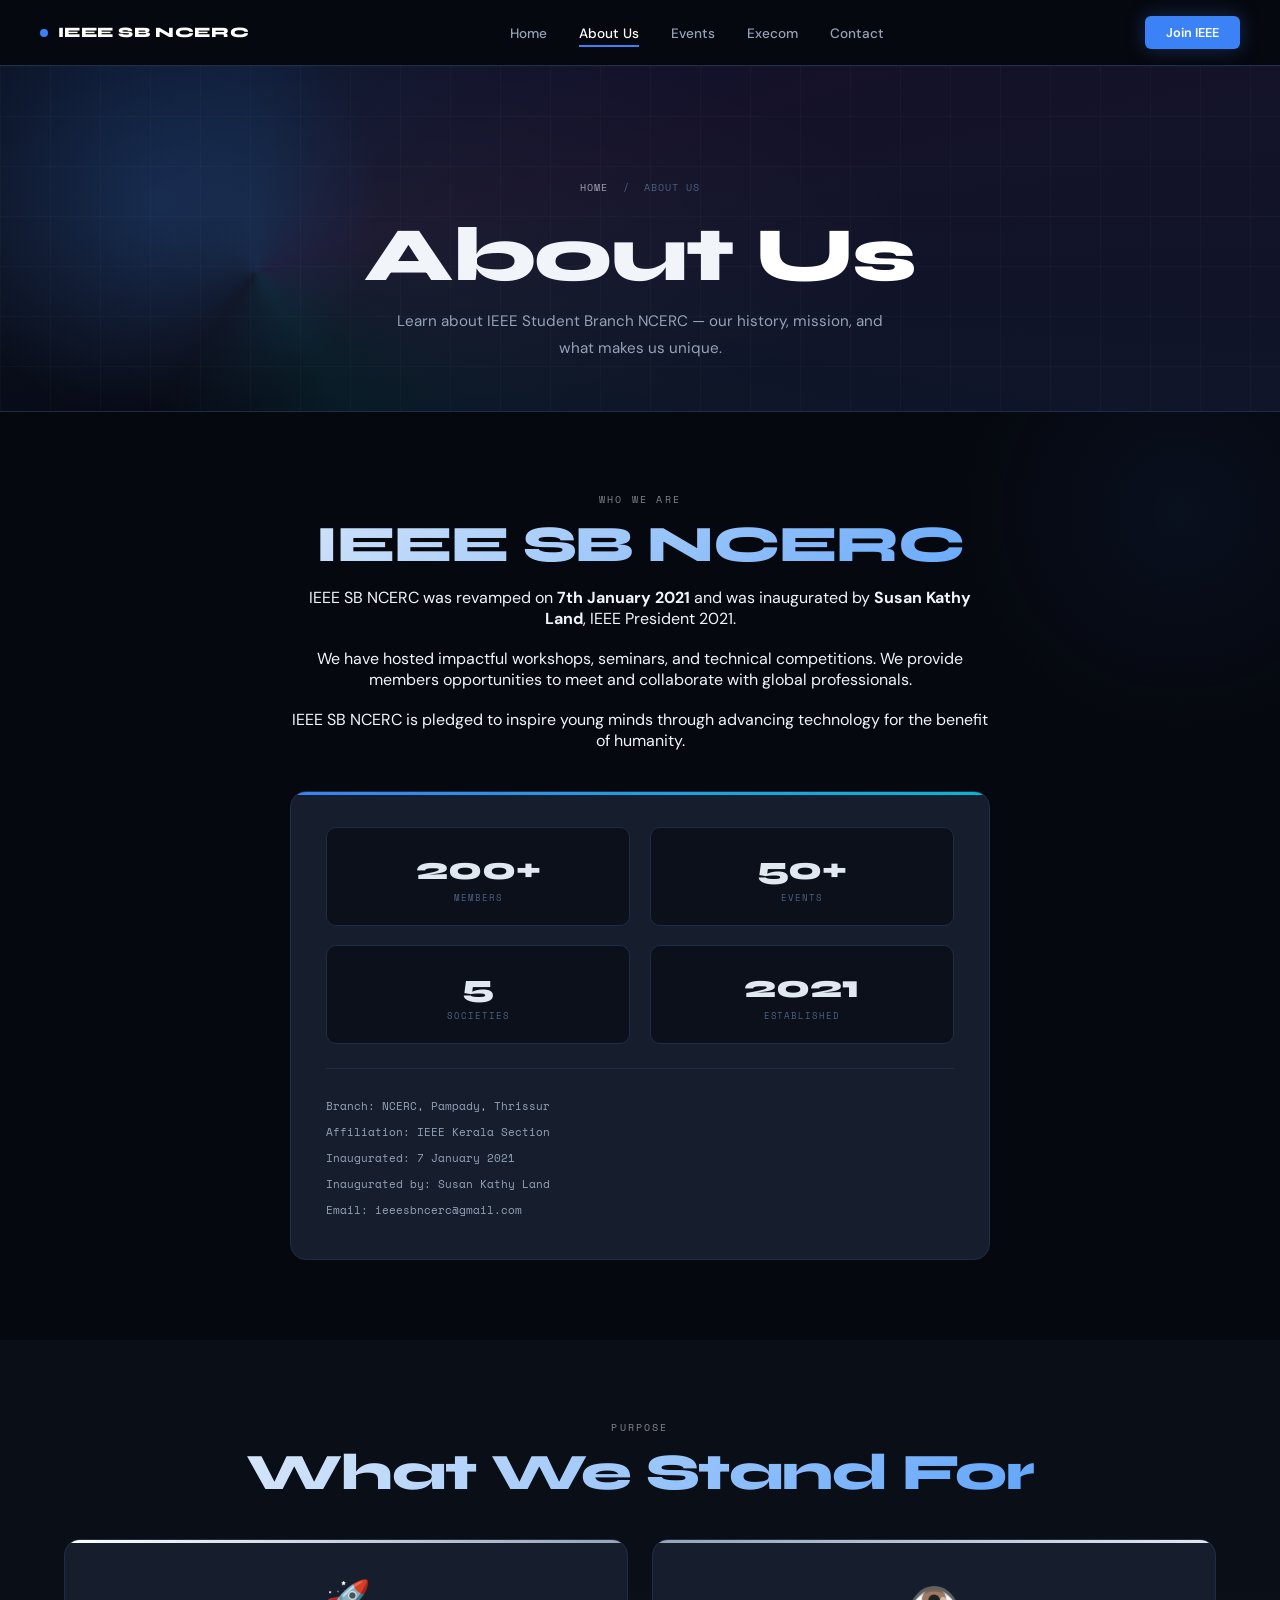
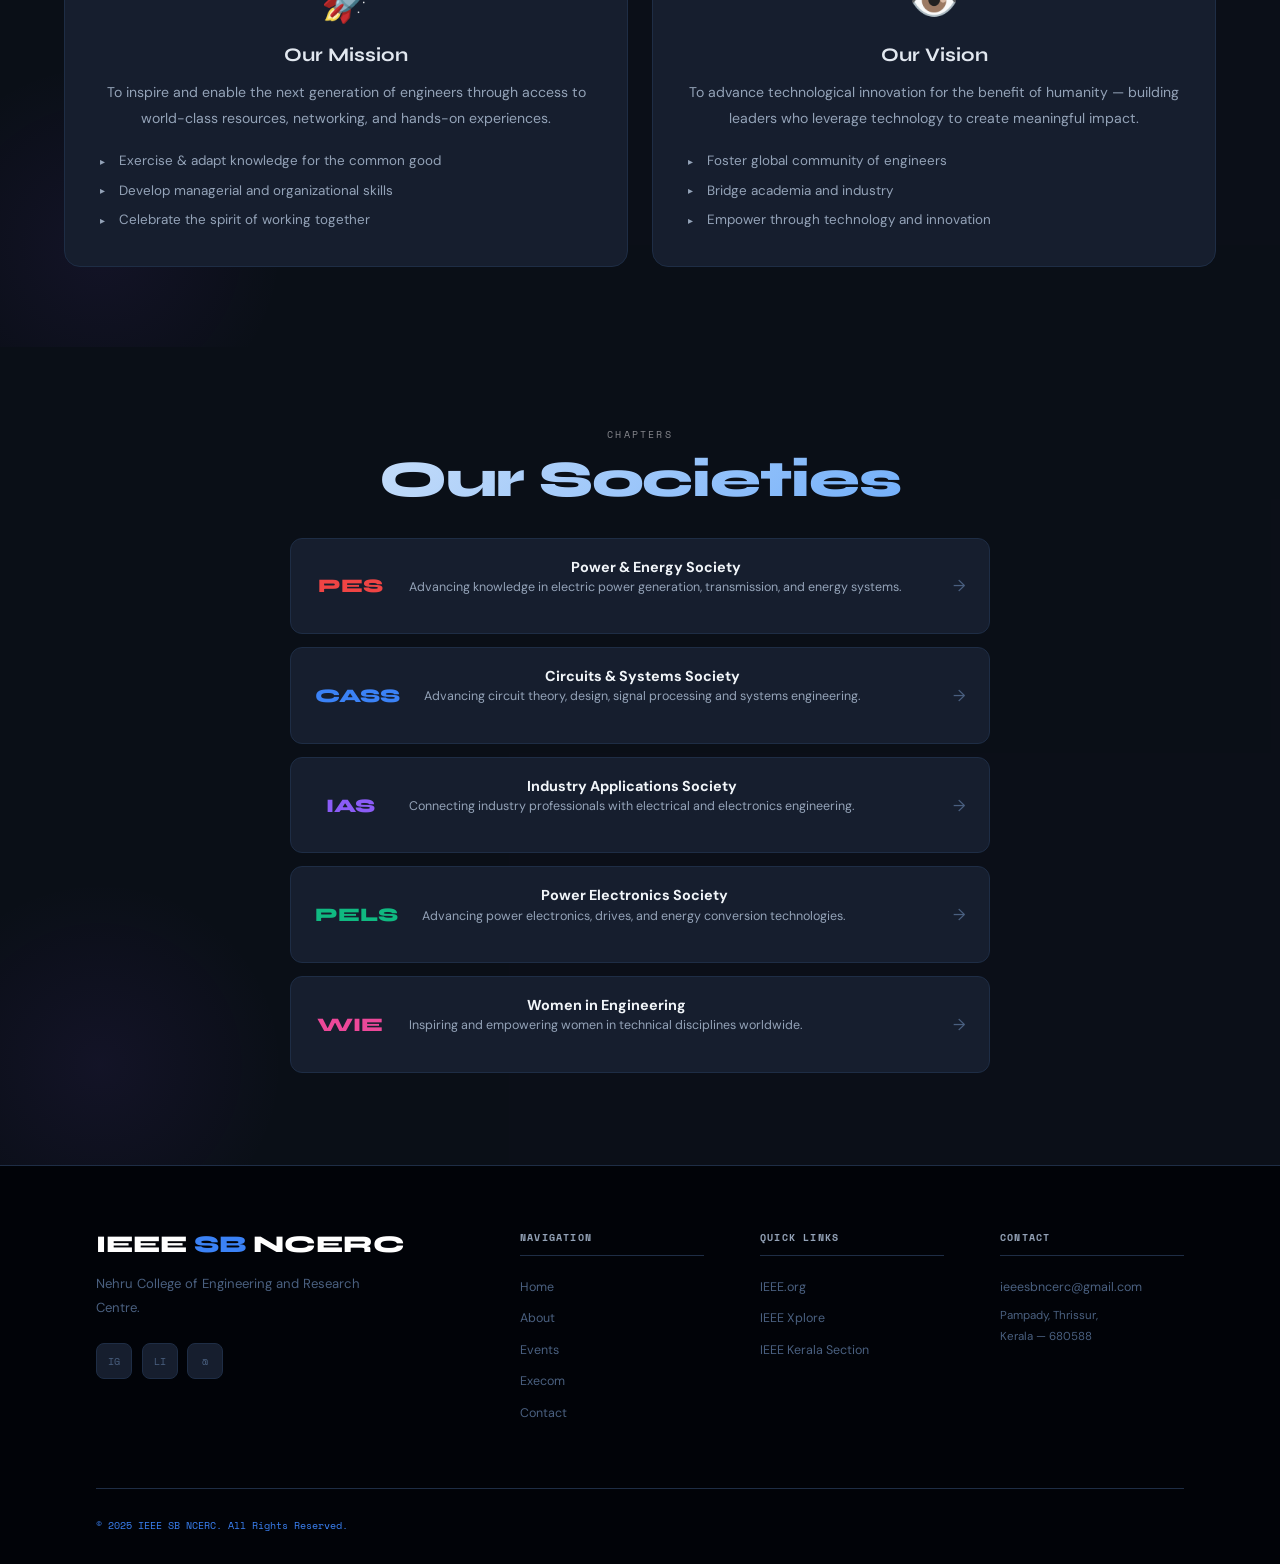
==== about.html @ 29c7bee0 "Fix mobile menu: add backdrop overlay, solid bg, Contact always clickable" ====
<!DOCTYPE html>
<html lang="en">
<head>
<meta charset="UTF-8"/>
<meta name="viewport" content="width=device-width, initial-scale=1.0"/>
<title>About — IEEE SB NCERC</title>
<link rel="stylesheet" href="css/style.css"/>
<style>
#page-loader{display:none!important;}
.section{padding:5rem 4rem!important;}
@media(max-width:900px){.section{padding:4rem 1.5rem!important;}}
@media(max-width:600px){.section{padding:3rem 1.2rem!important;}}

/* ══ HERO AURORA ══ */
.page-hero{position:relative;overflow:hidden;}
.page-hero::before{content:'';position:absolute;inset:-50%;background:conic-gradient(from 0deg at 35% 55%,rgba(59,130,246,0.14) 0deg,rgba(139,92,246,0.10) 72deg,rgba(6,182,212,0.10) 144deg,transparent 216deg,rgba(59,130,246,0.08) 288deg,rgba(59,130,246,0.14) 360deg);animation:auroraRot 16s linear infinite;pointer-events:none;z-index:0;}
@keyframes auroraRot{from{transform:rotate(0deg)}to{transform:rotate(360deg)}}
.page-hero::after{content:'';position:absolute;width:480px;height:480px;background:radial-gradient(circle,rgba(59,130,246,0.18) 0%,transparent 65%);top:-100px;left:-80px;animation:orbDrift 10s ease-in-out infinite;pointer-events:none;z-index:0;}
@keyframes orbDrift{0%,100%{transform:translate(0,0) scale(1)}50%{transform:translate(30px,20px) scale(1.1)}}
.page-hero-content{position:relative;z-index:2;}
.page-hero h1{animation:heroIn .9s cubic-bezier(.34,1.56,.64,1) forwards;}
@keyframes heroIn{from{opacity:0;transform:translateY(28px) scale(0.95)}to{opacity:1;transform:translateY(0) scale(1)}}

/* ══ TITLE SHIMMER ══ */
.section-title{background:linear-gradient(135deg,#f1f5f9 0%,#60a5fa 35%,#a78bfa 55%,#f1f5f9 100%);background-size:250% auto;-webkit-background-clip:text;-webkit-text-fill-color:transparent;background-clip:text;animation:titleShimmer 5s linear infinite;}
@keyframes titleShimmer{from{background-position:0% center}to{background-position:250% center}}

/* ══ BG ORBS ══ */
.section-dark,.section-mid{position:relative;overflow:hidden;}
.section-dark::before{content:'';position:absolute;width:500px;height:500px;background:radial-gradient(circle,rgba(59,130,246,0.07) 0%,transparent 65%);top:-150px;right:-150px;animation:secOrb 12s ease-in-out infinite;pointer-events:none;}
.section-mid::before{content:'';position:absolute;width:400px;height:400px;background:radial-gradient(circle,rgba(139,92,246,0.07) 0%,transparent 65%);bottom:-100px;left:-100px;animation:secOrb 14s ease-in-out infinite reverse;pointer-events:none;}
@keyframes secOrb{0%,100%{transform:translate(0,0) scale(1);opacity:.6}50%{transform:translate(30px,25px) scale(1.1);opacity:1}}

.about-center{max-width:900px;margin:0 auto;text-align:center;position:relative;z-index:1;}
.about-center p{max-width:700px;margin:0 auto 1.2rem;}

/* ══ STAT CARDS ══ */
.about-stat{transition:all .35s cubic-bezier(.34,1.56,.64,1)!important;position:relative;overflow:hidden;cursor:default;animation:statIn .5s cubic-bezier(.34,1.4,.64,1) both;}
.about-stat:nth-child(1){animation-delay:.1s}.about-stat:nth-child(2){animation-delay:.2s}.about-stat:nth-child(3){animation-delay:.3s}.about-stat:nth-child(4){animation-delay:.4s}
@keyframes statIn{from{opacity:0;transform:translateY(16px)}to{opacity:1;transform:translateY(0)}}
.about-stat::before{content:'';position:absolute;inset:0;background:radial-gradient(circle at 50% 50%,rgba(59,130,246,0.12),transparent 70%);opacity:0;transition:opacity .3s;}
.about-stat:hover::before{opacity:1;}
.about-stat:hover{transform:translateY(-6px) scale(1.04)!important;border-color:rgba(96,165,250,0.5)!important;box-shadow:0 12px 35px rgba(59,130,246,0.2)!important;}
.about-stat:hover .num{color:#60a5fa!important;}

/* top bar shimmer */
.about-card::before{background:linear-gradient(90deg,var(--accent),var(--cyan),var(--purple),var(--accent))!important;background-size:300%!important;animation:barShimmer 4s linear infinite!important;}
@keyframes barShimmer{from{background-position:0% 50%}to{background-position:300% 50%}}

/* ══ SOCIETY ROWS ══ */
.society-row{display:flex;align-items:center;gap:1.5rem;padding:1.2rem 1.5rem;border-radius:12px;background:var(--surface);border:1px solid var(--border);margin-bottom:.8rem;cursor:pointer;transition:all .35s cubic-bezier(.34,1.4,.64,1);position:relative;overflow:hidden;animation:rowIn .5s cubic-bezier(.34,1.4,.64,1) both;}
.society-row:nth-child(1){animation-delay:.1s}.society-row:nth-child(2){animation-delay:.2s}.society-row:nth-child(3){animation-delay:.3s}.society-row:nth-child(4){animation-delay:.4s}.society-row:nth-child(5){animation-delay:.5s}
@keyframes rowIn{from{opacity:0;transform:translateY(12px)}to{opacity:1;transform:translateY(0)}}
.society-row::after{content:'';position:absolute;inset:0;background:linear-gradient(90deg,transparent,rgba(255,255,255,0.03),transparent);transform:translateX(-100%);transition:transform .5s;}
.society-row:hover::after{transform:translateX(100%);}
.society-row:hover{border-color:rgba(255,255,255,.3);background:var(--bg3);transform:translateX(10px);box-shadow:0 6px 25px rgba(0,0,0,.3);}
.society-abbr-tag{font-family:var(--display);font-weight:800;font-size:1.2rem;min-width:70px;color:var(--s-col);transition:text-shadow .3s;}
.society-row:hover .society-abbr-tag{text-shadow:0 0 25px var(--s-col);}
.society-row-info h4{font-size:.9rem;font-weight:700;color:var(--text);margin-bottom:.2rem;}
.society-row-info p{font-size:.78rem;color:var(--text2);}
.society-arrow{margin-left:auto;font-size:1rem;color:var(--muted);transition:all .3s;}
.society-row:hover .society-arrow{color:#e2e8f0;transform:translateX(5px);}

/* ══ MV CARDS ══ */
.mv-grid{display:grid;grid-template-columns:1fr 1fr;gap:1.5rem;margin-top:2.5rem;}
@media(max-width:700px){.mv-grid{grid-template-columns:1fr;}}
.mv-card{padding:2.2rem;border-radius:16px;background:var(--surface);border:1px solid var(--border);position:relative;overflow:hidden;text-align:center;transition:all .4s cubic-bezier(.34,1.56,.64,1);animation:mvCardIn .7s cubic-bezier(.34,1.4,.64,1) both;}
.mv-card:nth-child(1){animation-delay:.1s}.mv-card:nth-child(2){animation-delay:.25s}
@keyframes mvCardIn{from{opacity:0;transform:scale(0.94) translateY(16px)}to{opacity:1;transform:scale(1) translateY(0)}}
.mv-card::before{content:'';position:absolute;top:0;left:0;right:0;height:3px;}
.mv-card-mission::before{background:linear-gradient(90deg,rgba(255,255,255,.6),rgba(255,255,255,.1),rgba(255,255,255,.6));background-size:200%;animation:barSlide 3s linear infinite;}
.mv-card-vision::before{background:linear-gradient(90deg,rgba(255,255,255,.1),rgba(255,255,255,.6),rgba(255,255,255,.1));background-size:200%;animation:barSlide 3s linear infinite reverse;}
@keyframes barSlide{from{background-position:0% 50%}to{background-position:200% 50%}}
.mv-card:hover{border-color:rgba(255,255,255,.25);box-shadow:0 16px 50px rgba(0,0,0,.35);transform:translateY(-6px) scale(1.01)!important;}
.mv-icon{font-size:2.5rem;margin-bottom:1rem;display:block;transition:transform .3s cubic-bezier(.34,1.56,.64,1);}
.mv-card:hover .mv-icon{transform:scale(1.25) rotate(5deg);}
.mv-heading{font-family:var(--display);font-size:1.2rem;font-weight:700;margin-bottom:.8rem;color:#e2e8f0;}
.mv-text{font-size:.88rem;color:var(--text2);line-height:1.85;}
.mv-list{margin-top:.8rem;display:flex;flex-direction:column;gap:.5rem;text-align:left;}
.mv-list li{font-size:.84rem;color:var(--text2);padding-left:1.2rem;position:relative;line-height:1.6;}
.mv-list li::before{content:'▸';position:absolute;left:0;color:#94a3b8;font-size:.65rem;top:.22rem;}

.sl{font-family:var(--mono);font-size:.62rem;letter-spacing:.22em;text-transform:uppercase;color:rgba(255,255,255,.5);margin-bottom:.8rem;display:flex;align-items:center;gap:.6rem;justify-content:center;}
</style>
</head>
<body>
<canvas id="page-bg-canvas" class="page-bg-canvas"></canvas>

<nav id="navbar">
  <div class="nav-brand"><div class="nav-brand-dot"></div>IEEE SB NCERC</div>
  <ul class="nav-links">
    <li><a href="index.html">Home</a></li>
    <li><a href="about.html" class="active">About Us</a></li>
    <li><a href="events.html">Events</a></li>
    <li><a href="team.html">Execom</a></li>
    <li><a href="contact.html">Contact</a></li>
  </ul>
  <a href="https://bit.ly/IEEEMEMBERSHIP2026" target="_blank" class="btn-join-nav">Join IEEE</a>
  <div class="hamburger"><span></span><span></span><span></span></div>
</nav>

<div class="mobile-menu">
  <a href="index.html">Home</a>
  <a href="about.html">About Us</a>
  <a href="events.html">Events</a>
  <a href="team.html">Execom</a>
  <a href="contact.html">Contact</a>
</div>
<div class="mobile-backdrop"></div>

<div class="page-hero">
  <div class="page-hero-bg"></div><div class="page-hero-grid"></div>
  <div class="page-hero-content" style="text-align:center;">
    <div class="breadcrumb" style="display:flex;gap:.4rem;justify-content:center;"><a href="index.html">Home</a><span>/</span>About Us</div>
    <h1>About <span style="color:#fff">Us</span></h1>
    <p style="margin:0 auto;">Learn about IEEE Student Branch NCERC — our history, mission, and what makes us unique.</p>
  </div>
</div>

<section class="section section-dark" id="why">
  <div class="about-center">
    <div class="sl">Who We Are</div>
    <h2 class="section-title">IEEE SB NCERC</h2>
    <p>IEEE SB NCERC was revamped on <strong>7th January 2021</strong> and was inaugurated by <strong>Susan Kathy Land</strong>, IEEE President 2021.</p>
    <p>We have hosted impactful workshops, seminars, and technical competitions. We provide members opportunities to meet and collaborate with global professionals.</p>
    <p>IEEE SB NCERC is pledged to inspire young minds through advancing technology for the benefit of humanity.</p>
    <div style="max-width:700px;margin:2.5rem auto 0;">
      <div class="about-card">
        <div class="about-stat-grid">
          <div class="about-stat"><div class="num">200+</div><div class="lbl">Members</div></div>
          <div class="about-stat"><div class="num">50+</div><div class="lbl">Events</div></div>
          <div class="about-stat"><div class="num">5</div><div class="lbl">Societies</div></div>
          <div class="about-stat"><div class="num">2021</div><div class="lbl">Established</div></div>
        </div>
        <div class="about-founded" style="text-align:left;">
          <span>Branch:</span> NCERC, Pampady, Thrissur<br>
          <span>Affiliation:</span> IEEE Kerala Section<br>
          <span>Inaugurated:</span> 7 January 2021<br>
          <span>Inaugurated by:</span> Susan Kathy Land<br>
          <span>Email:</span> ieeesbncerc@gmail.com
        </div>
      </div>
    </div>
  </div>
</section>

<section class="section section-mid" id="mission">
  <div class="about-center">
    <div class="sl">Purpose</div>
    <h2 class="section-title">What We Stand For</h2>
    <div class="mv-grid">
      <div class="mv-card mv-card-mission">
        <span class="mv-icon">🚀</span>
        <div class="mv-heading">Our Mission</div>
        <p class="mv-text">To inspire and enable the next generation of engineers through access to world-class resources, networking, and hands-on experiences.</p>
        <ul class="mv-list">
          <li>Exercise &amp; adapt knowledge for the common good</li>
          <li>Develop managerial and organizational skills</li>
          <li>Celebrate the spirit of working together</li>
        </ul>
      </div>
      <div class="mv-card mv-card-vision" id="vision">
        <span class="mv-icon">👁️</span>
        <div class="mv-heading">Our Vision</div>
        <p class="mv-text">To advance technological innovation for the benefit of humanity — building leaders who leverage technology to create meaningful impact.</p>
        <ul class="mv-list">
          <li>Foster global community of engineers</li>
          <li>Bridge academia and industry</li>
          <li>Empower through technology and innovation</li>
        </ul>
      </div>
    </div>
  </div>
</section>

<section class="section section-mid">
  <div class="about-center">
    <div class="sl">Chapters</div>
    <h2 class="section-title">Our Societies</h2>
    <div style="max-width:700px;margin:2rem auto 0;">
      <div class="society-row" style="--s-col:#ef4444;"><div class="society-abbr-tag">PES</div><div class="society-row-info"><h4>Power &amp; Energy Society</h4><p>Advancing knowledge in electric power generation, transmission, and energy systems.</p></div><span class="society-arrow">→</span></div>
      <div class="society-row" style="--s-col:#3b82f6;"><div class="society-abbr-tag">CASS</div><div class="society-row-info"><h4>Circuits &amp; Systems Society</h4><p>Advancing circuit theory, design, signal processing and systems engineering.</p></div><span class="society-arrow">→</span></div>
      <div class="society-row" style="--s-col:#8b5cf6;"><div class="society-abbr-tag">IAS</div><div class="society-row-info"><h4>Industry Applications Society</h4><p>Connecting industry professionals with electrical and electronics engineering.</p></div><span class="society-arrow">→</span></div>
      <div class="society-row" style="--s-col:#10b981;"><div class="society-abbr-tag">PELS</div><div class="society-row-info"><h4>Power Electronics Society</h4><p>Advancing power electronics, drives, and energy conversion technologies.</p></div><span class="society-arrow">→</span></div>
      <div class="society-row" style="--s-col:#ec4899;"><div class="society-abbr-tag">WIE</div><div class="society-row-info"><h4>Women in Engineering</h4><p>Inspiring and empowering women in technical disciplines worldwide.</p></div><span class="society-arrow">→</span></div>
    </div>
  </div>
</section>

<footer>
  <div class="footer-inner">
    <div class="footer-top">
      <div><div class="footer-brand">IEEE <span>SB</span> NCERC</div><p class="footer-tagline">Nehru College of Engineering and Research Centre.</p><div class="footer-social"><a href="https://www.instagram.com/ieee_sb_ncerc?igsh=YThnZ294OHE1N3Fs" target="_blank" class="social-btn">IG</a><a href="#" class="social-btn">LI</a><a href="mailto:ieeesbncerc@gmail.com" class="social-btn">@</a></div></div>
      <div class="footer-col"><h4>Navigation</h4><ul><li><a href="index.html">Home</a></li><li><a href="about.html">About</a></li><li><a href="events.html">Events</a></li><li><a href="team.html">Execom</a></li><li><a href="contact.html">Contact</a></li></ul></div>
      <div class="footer-col"><h4>Quick Links</h4><ul><li><a href="https://ieee.org" target="_blank">IEEE.org</a></li><li><a href="https://ieeexplore.ieee.org" target="_blank">IEEE Xplore</a></li><li><a href="https://ieeekerala.org" target="_blank">IEEE Kerala Section</a></li></ul></div>
      <div class="footer-col"><h4>Contact</h4><ul><li><a href="mailto:ieeesbncerc@gmail.com">ieeesbncerc@gmail.com</a></li><li style="color:var(--muted);font-size:.72rem;line-height:1.8;">Pampady, Thrissur,<br>Kerala — 680588</li></ul></div>
    </div>
    <div class="footer-bottom"><span>© 2025 IEEE SB NCERC. All Rights Reserved.</span></div>
  </div>
</footer>
<script src="js/page-animation.js"></script>
<script src="js/script.js"></script>
</body>
</html>
---- css/style.css ----
/* ============================================
   IEEE SB NCERC — Full Site Animated
   Dark premium theme — animations everywhere
   ============================================ */
@import url('https://fonts.googleapis.com/css2?family=Space+Mono:wght@400;700&family=Syne:wght@400;600;700;800&family=DM+Sans:wght@300;400;500;600;700&display=swap');

:root {
  --bg:      #06080f;
  --bg2:     #0c101a;
  --bg3:     #121826;
  --surface: #161e2e;
  --border:  #1e2d45;
  --border2: #253550;
  --accent:  #3b82f6;
  --accent2: #2563eb;
  --gold:    #f59e0b;
  --green:   #10b981;
  --red:     #ef4444;
  --purple:  #8b5cf6;
  --cyan:    #06b6d4;
  --text:    #f1f5f9;
  --text2:   #94a3b8;
  --muted:   #4a6080;
  --mono:    'Space Mono', monospace;
  --sans:    'DM Sans', sans-serif;
  --display: 'Syne', sans-serif;
  --radius:  10px;
  --nav-h:   66px;
  --shadow:  0 4px 24px rgba(0,0,0,0.4);
  --shadow-lg: 0 12px 48px rgba(0,0,0,0.5);
}

*, *::before, *::after { box-sizing:border-box; margin:0; padding:0; }
html { scroll-behavior:smooth; }
body { background:var(--bg); color:var(--text); font-family:var(--sans); overflow-x:hidden;  }
a { text-decoration:none; color:inherit; }
img { display:block; max-width:100%; }
ul { list-style:none; }




/* Scrollbar */
::-webkit-scrollbar { width:4px; }
::-webkit-scrollbar-track { background:var(--bg); }
::-webkit-scrollbar-thumb { background:var(--accent2); border-radius:2px; }
::selection { background:var(--accent2); color:#fff; }

/* Page load animation */
.page-loader {
  position:fixed; inset:0; background:var(--bg); z-index:10000;
  display:flex; align-items:center; justify-content:center;
  transition:opacity 0.6s ease, visibility 0.6s;
}
.page-loader.hidden { opacity:0; visibility:hidden; pointer-events:none; }
.loader-text {
  font-family:var(--display); font-weight:800; font-size:2rem;
  color:#fff; letter-spacing:-0.03em;
}
.loader-text span { color:var(--accent); }
.loader-bar {
  position:absolute; bottom:0; left:0; height:3px;
  background:linear-gradient(90deg, var(--accent), var(--cyan));
  animation:loaderBar 1.2s ease forwards;
}
@keyframes loaderBar { from{width:0} to{width:100%} }

/* ── NAV ── */
#navbar {
  position:fixed; top:0; left:0; right:0; z-index:500;
  height:var(--nav-h);
  display:flex; align-items:center; justify-content:space-between;
  padding:0 2.5rem;
  background:rgba(6,8,15,0.85);
  backdrop-filter:blur(20px);
  border-bottom:1px solid var(--border);
  transition:all 0.3s;
}
#navbar.scrolled { background:rgba(6,8,15,0.97); box-shadow:0 4px 30px rgba(0,0,0,0.5); }
.nav-brand {
  font-family:var(--display); font-size:0.9rem; font-weight:800;
  color:#fff; letter-spacing:0.04em; display:flex; align-items:center; gap:0.6rem;
}
.nav-brand-dot { width:8px; height:8px; background:var(--accent); border-radius:50%; animation:pulse 2s infinite; }
@keyframes pulse { 0%,100%{opacity:1;transform:scale(1)} 50%{opacity:0.5;transform:scale(0.8)} }
.nav-links { display:flex; align-items:center; gap:2rem; }
.nav-links a {
  font-family:var(--sans); font-size:0.85rem; font-weight:500;
  color:var(--text2); position:relative; transition:color 0.2s; padding:0.2rem 0;
}
.nav-links a::after {
  content:''; position:absolute; bottom:-2px; left:0; width:0; height:2px;
  background:var(--accent); transition:width 0.3s;
}
.nav-links a:hover, .nav-links a.active { color:#fff; }
.nav-links a:hover::after, .nav-links a.active::after { width:100%; }
.btn-join-nav {
  font-family:var(--sans); font-size:0.8rem; font-weight:600;
  color:#fff; background:var(--accent); padding:0.5rem 1.3rem;
  border-radius:6px; transition:all 0.2s; white-space:nowrap;
  box-shadow:0 0 20px rgba(59,130,246,0.3);
}
.btn-join-nav:hover { background:var(--accent2); box-shadow:0 0 30px rgba(59,130,246,0.5); transform:translateY(-1px); }
.hamburger { display:none; flex-direction:column; gap:5px; cursor:pointer; }
.hamburger span { display:block; width:22px; height:1.5px; background:var(--text2); transition:all 0.3s; }
.hamburger.open span:nth-child(1) { transform:translateY(6.5px) rotate(45deg); }
.hamburger.open span:nth-child(2) { opacity:0; }
.hamburger.open span:nth-child(3) { transform:translateY(-6.5px) rotate(-45deg); }
.mobile-menu {
  display:none;
  position:fixed;
  top:var(--nav-h);
  left:0;
  right:0;
  background:rgba(6,8,15,0.99);
  border-bottom:1px solid var(--border);
  padding:1.5rem 2rem 3rem;
  z-index:9999;
  flex-direction:column;
  gap:0;
  backdrop-filter:blur(24px);
  -webkit-backdrop-filter:blur(24px);
  max-height:calc(100vh - var(--nav-h));
  overflow-y:auto;
  -webkit-overflow-scrolling:touch;
  box-shadow:0 20px 60px rgba(0,0,0,0.8);
}
.mobile-menu.open { display:flex !important; }
.mobile-menu a {
  font-size:1rem;
  color:var(--text2);
  font-family:var(--sans);
  padding:1rem 0;
  border-bottom:1px solid var(--border);
  display:block;
  transition:color 0.2s, padding-left 0.2s;
}
.mobile-menu a:last-child { border-bottom:none; }
.mobile-menu a:hover, .mobile-menu a.active { color:#fff; padding-left:0.5rem; }

/* Backdrop — blocks all page interaction when menu is open */
.mobile-backdrop {
  display:none;
  position:fixed;
  inset:0;
  top:var(--nav-h);
  background:rgba(0,0,0,0.6);
  z-index:9998;
  backdrop-filter:blur(4px);
  -webkit-backdrop-filter:blur(4px);
}
.mobile-backdrop.open { display:block; }

/* ── HERO ── */
#hero {
  min-height:100vh; display:flex; align-items:center; justify-content:center;
  position:relative; overflow:hidden; text-align:center;
  background:var(--bg);
}
#hero-canvas { position:absolute; inset:0; width:100%; height:100%; z-index:0; }
.hero-inner {
  position:relative; z-index:1;
  padding:calc(var(--nav-h) + 3rem) 2rem 5rem;
  display:flex; flex-direction:column; align-items:center;
}
.hero-badge {
  display:inline-flex; align-items:center; gap:0.5rem;
  font-family:var(--mono); font-size:0.62rem; letter-spacing:0.2em;
  text-transform:uppercase; color:rgba(255,255,255,0.7);
  border:1px solid rgba(59,130,246,0.4); background:rgba(59,130,246,0.08);
  padding:0.35rem 1rem; border-radius:50px; margin-bottom:2rem;
  animation:fadeDown 0.8s ease forwards; opacity:0; animation-delay:0.3s;
  backdrop-filter:blur(8px);
}
.hero-badge-dot { width:6px; height:6px; background:var(--accent); border-radius:50%; animation:pulse 1.5s infinite; }
.hero-title {
  font-family:var(--display); font-weight:800;
  font-size:clamp(2.5rem, 6vw, 5.5rem);
  line-height:1.05; color:#fff; max-width:800px;
  text-shadow:0 0 80px rgba(59,130,246,0.2);
  animation:fadeUp 0.9s ease forwards; opacity:0; animation-delay:0.5s;
}
.hero-title .highlight {
  background:linear-gradient(135deg, #60a5fa, #a78bfa);
  -webkit-background-clip:text; -webkit-text-fill-color:transparent;
  background-clip:text;
}
.hero-sub {
  font-family:var(--mono); font-size:0.72rem; letter-spacing:0.22em;
  color:rgba(255,255,255,0.45); margin-top:1.2rem;
  animation:fadeUp 0.9s ease forwards; opacity:0; animation-delay:0.7s;
}
.hero-cta {
  display:flex; gap:1rem; margin-top:2.5rem; flex-wrap:wrap; justify-content:center;
  animation:fadeUp 0.9s ease forwards; opacity:0; animation-delay:0.9s;
}
.btn-hero-primary {
  font-family:var(--sans); font-size:0.85rem; font-weight:600;
  padding:0.85rem 2.2rem; background:var(--accent); color:#fff;
  border-radius:8px; border:none; cursor:pointer; transition:all 0.25s;
  box-shadow:0 0 30px rgba(59,130,246,0.35);
}
.btn-hero-primary:hover { background:var(--accent2); transform:translateY(-2px); box-shadow:0 0 50px rgba(59,130,246,0.5); }
.btn-hero-outline {
  font-family:var(--sans); font-size:0.85rem; font-weight:600;
  padding:0.85rem 2.2rem; background:rgba(255,255,255,0.05); color:#fff;
  border-radius:8px; border:1.5px solid rgba(255,255,255,0.2); cursor:pointer; transition:all 0.25s;
  backdrop-filter:blur(8px);
}
.btn-hero-outline:hover { background:rgba(255,255,255,0.12); border-color:rgba(255,255,255,0.5); }
.hero-scroll {
  position:absolute; bottom:2.5rem; left:50%; transform:translateX(-50%);
  display:flex; flex-direction:column; align-items:center; gap:0.5rem;
  font-family:var(--mono); font-size:0.58rem; letter-spacing:0.15em;
  color:rgba(255,255,255,0.3); z-index:1; animation:bounce 2s infinite;
}
.scroll-line { width:1px; height:40px; background:linear-gradient(to bottom, rgba(255,255,255,0.3), transparent); }
@keyframes bounce { 0%,100%{transform:translateX(-50%) translateY(0)} 50%{transform:translateX(-50%) translateY(6px)} }

/* ── REVEAL ANIMATIONS ── */
.reveal { opacity:0; transform:translateY(32px); transition:opacity 0.7s ease, transform 0.7s ease; }
.reveal.visible { opacity:1; transform:translateY(0); }
.reveal-left { opacity:0; transform:translateX(-40px); transition:opacity 0.7s ease, transform 0.7s ease; }
.reveal-left.visible { opacity:1; transform:translateX(0); }
.reveal-right { opacity:0; transform:translateX(40px); transition:opacity 0.7s ease, transform 0.7s ease; }
.reveal-right.visible { opacity:1; transform:translateX(0); }
.reveal-scale { opacity:0; transform:scale(0.9); transition:opacity 0.6s ease, transform 0.6s ease; }
.reveal-scale.visible { opacity:1; transform:scale(1); }
@keyframes fadeUp { from{opacity:0;transform:translateY(24px)} to{opacity:1;transform:translateY(0)} }
@keyframes fadeDown { from{opacity:0;transform:translateY(-16px)} to{opacity:1;transform:translateY(0)} }

/* ── SECTION STYLES ── */
.section { padding:7rem 2.5rem; position:relative; z-index:1; }
.section-dark { background:var(--bg); }
.section-mid { background:var(--bg2); }
.section-surface { background:var(--bg3); }
.section-label {
  font-family:var(--mono); font-size:0.62rem; letter-spacing:0.22em;
  text-transform:uppercase; color:var(--accent); margin-bottom:0.8rem;
  display:flex; align-items:center; gap:0.8rem;
}
.section-label::before { content:''; width:28px; height:2px; background:var(--accent); border-radius:2px; }
.section-title {
  font-family:var(--display); font-weight:800;
  font-size:clamp(2rem, 4.5vw, 3.2rem); line-height:1;
  letter-spacing:-0.02em; color:var(--text); margin-bottom:1rem;
}
.section-sub { font-size:0.95rem; color:var(--text2); line-height:1.85; max-width:580px; }
.section-center { text-align:center; }
.section-center .section-label { justify-content:center; }
.section-center .section-label::before { display:none; }
.section-center .section-sub { margin:0 auto; }

/* ── SOCIETY POSTER CARDS ── */
.societies-section { padding:7rem 2.5rem; background:var(--bg); }
.societies-wrapper { max-width:1200px; margin:3rem auto 0; display:grid; grid-template-columns:repeat(5,1fr); gap:1.2rem; }
.society-poster {
  position:relative; border-radius:16px; overflow:hidden;
  aspect-ratio:3/4; cursor:pointer;
  transition:transform 0.4s cubic-bezier(.34,1.56,.64,1), box-shadow 0.4s;
}
.society-poster:hover { transform:translateY(-10px) scale(1.03); z-index:2; }
.society-poster-bg {
  position:absolute; inset:0; z-index:0;
  transition:transform 0.6s;
}
.society-poster:hover .society-poster-bg { transform:scale(1.08); }
.society-poster-overlay {
  position:absolute; inset:0; z-index:1;
  background:linear-gradient(to top, rgba(0,0,0,0.9) 0%, rgba(0,0,0,0.3) 50%, rgba(0,0,0,0.1) 100%);
}
.society-poster-content {
  position:absolute; inset:0; z-index:2;
  display:flex; flex-direction:column; justify-content:space-between;
  padding:1.2rem;
}
.society-poster-top {
  display:flex; justify-content:space-between; align-items:flex-start;
}
.society-ieee-badge {
  font-family:var(--mono); font-size:0.5rem; letter-spacing:0.15em;
  color:rgba(255,255,255,0.6); background:rgba(0,0,0,0.4);
  padding:0.25rem 0.6rem; border-radius:50px;
  border:1px solid rgba(255,255,255,0.2);
  backdrop-filter:blur(8px);
}
.society-glow-dot {
  width:10px; height:10px; border-radius:50%;
  box-shadow:0 0 12px currentColor;
  animation:pulse 2s infinite;
}
.society-poster-bottom {}
.society-abbr-big {
  font-family:var(--display); font-weight:800;
  font-size:3.2rem; line-height:0.9; color:#fff;
  text-shadow:0 0 30px rgba(255,255,255,0.3);
  margin-bottom:0.4rem;
}
.society-full-name {
  font-family:var(--mono); font-size:0.55rem; letter-spacing:0.1em;
  text-transform:uppercase; color:rgba(255,255,255,0.7); line-height:1.5;
  margin-bottom:0.8rem;
}
.society-poster-tag {
  display:inline-flex; align-items:center; gap:0.4rem;
  font-family:var(--mono); font-size:0.5rem; letter-spacing:0.12em;
  text-transform:uppercase; color:#fff;
  border:1px solid rgba(255,255,255,0.3);
  padding:0.2rem 0.6rem; border-radius:50px;
  background:rgba(255,255,255,0.1); backdrop-filter:blur(8px);
}
.society-desc-hover {
  font-size:0.75rem; color:rgba(255,255,255,0.85); line-height:1.6;
  margin-top:0.6rem; opacity:0; transform:translateY(8px);
  transition:all 0.3s;
}
.society-poster:hover .society-desc-hover { opacity:1; transform:translateY(0); }

/* PES */
.poster-pes .society-poster-bg { background:linear-gradient(135deg, #1a0a0a 0%, #7c0000 40%, #dc2626 100%); }
/* CASS */
.poster-cass .society-poster-bg { background:linear-gradient(135deg, #0a0a1a 0%, #1d4ed8 50%, #06b6d4 100%); }
/* IAS */
.poster-ias .society-poster-bg { background:linear-gradient(135deg, #0f0a1a 0%, #5b21b6 50%, #8b5cf6 100%); }
/* PELS */
.poster-pels .society-poster-bg { background:linear-gradient(135deg, #0a0f0a 0%, #065f46 50%, #10b981 100%); }
/* WIE */
.poster-wie .society-poster-bg { background:linear-gradient(135deg, #1a0a0f 0%, #9d174d 50%, #ec4899 100%); }

/* ── EXECOM CARDS ── */
.execom-grid {
  max-width:1200px; margin:3rem auto 0;
  display:grid; grid-template-columns:repeat(auto-fill, minmax(200px,1fr));
  gap:1.5rem;
}
.execom-card {
  position:relative; border-radius:16px; overflow:hidden;
  background:var(--surface); border:1px solid var(--border);
  transition:all 0.4s cubic-bezier(.34,1.56,.64,1);
  cursor:pointer;
}
.execom-card:hover {
  transform:translateY(-8px);
  box-shadow:0 20px 60px rgba(0,0,0,0.4), 0 0 40px rgba(59,130,246,0.1);
  border-color:var(--accent2);
}
.execom-photo {
  width:100%; aspect-ratio:1; overflow:hidden; position:relative;
  background:linear-gradient(135deg, var(--bg3), var(--surface));
}
.execom-photo img { width:100%; height:100%; object-fit:cover; transition:transform 0.5s; }
.execom-card:hover .execom-photo img { transform:scale(1.08); }
.execom-placeholder {
  width:100%; height:100%; display:flex; align-items:center; justify-content:center;
  font-family:var(--display); font-weight:800; font-size:3rem;
  background:linear-gradient(135deg, var(--bg3), var(--surface));
}
.execom-number {
  position:absolute; top:0.8rem; right:0.8rem;
  font-family:var(--mono); font-size:0.55rem; letter-spacing:0.1em;
  color:rgba(255,255,255,0.4); background:rgba(0,0,0,0.5);
  padding:0.2rem 0.5rem; border-radius:50px;
  backdrop-filter:blur(8px);
}
.execom-shine {
  position:absolute; inset:0; background:linear-gradient(135deg, transparent 40%, rgba(255,255,255,0.04) 50%, transparent 60%);
  transform:translateX(-100%); transition:transform 0.6s;
}
.execom-card:hover .execom-shine { transform:translateX(100%); }
.execom-info { padding:1.2rem; }
.execom-role {
  font-family:var(--mono); font-size:0.56rem; letter-spacing:0.14em;
  text-transform:uppercase; margin-bottom:0.3rem;
}
.execom-name { font-family:var(--display); font-weight:700; font-size:0.95rem; color:var(--text); }
.execom-dept { font-size:0.72rem; color:var(--muted); margin-top:0.2rem; font-family:var(--mono); }
.execom-marquee {
  font-family:var(--mono); font-size:0.52rem; letter-spacing:0.08em;
  color:var(--muted); margin-top:0.5rem; overflow:hidden; white-space:nowrap;
}
.execom-marquee-inner { display:inline-block; animation:marquee 8s linear infinite; }
@keyframes marquee { from{transform:translateX(0)} to{transform:translateX(-50%)} }
.team-section-label {
  font-family:var(--mono); font-size:0.65rem; letter-spacing:0.14em;
  text-transform:uppercase; color:var(--muted); margin:3rem 0 1rem;
  padding:0.6rem 0; border-bottom:1px solid var(--border);
  display:flex; align-items:center; gap:0.6rem;
}
.team-section-label span { color:var(--accent); }

/* ── TICKER ── */
.ticker {
  border-top:1px solid var(--border); border-bottom:1px solid var(--border);
  background:var(--bg2); overflow:hidden; padding:0.75rem 0; z-index:1; position:relative;
}
.ticker-track { display:flex; white-space:nowrap; animation:ticker 35s linear infinite; }
.ticker-track:hover { animation-play-state:paused; }
.ticker-item {
  font-family:var(--mono); font-size:0.65rem; letter-spacing:0.15em;
  text-transform:uppercase; color:var(--text2); padding:0 2.5rem;
  display:inline-flex; align-items:center;
}
.ticker-item::after { content:'//'; color:var(--accent); margin-left:2.5rem; }
@keyframes ticker { 0%{transform:translateX(0)} 100%{transform:translateX(-50%)} }

/* ── EVENTS ── */
.events-grid { display:grid; grid-template-columns:repeat(auto-fill, minmax(320px,1fr)); gap:1.5rem; margin-top:3rem; }
.event-card {
  background:var(--surface); border:1px solid var(--border);
  border-radius:16px; overflow:hidden;
  transition:all 0.35s cubic-bezier(.34,1.56,.64,1);
}
.event-card:hover { transform:translateY(-6px); box-shadow:var(--shadow-lg); border-color:var(--accent2); }
.event-card-img { height:200px; overflow:hidden; display:flex; align-items:center; justify-content:center; position:relative; }
.event-card-img img { width:100%; height:100%; object-fit:cover; transition:transform 0.5s; }
.event-card:hover .event-card-img img { transform:scale(1.08); }
.event-card-body { padding:1.6rem; }
.event-tag {
  font-family:var(--mono); font-size:0.56rem; letter-spacing:0.14em;
  text-transform:uppercase; padding:0.22rem 0.7rem; border-radius:50px;
  display:inline-block; margin-bottom:0.8rem; border:1px solid;
}
.event-title { font-family:var(--display); font-weight:700; font-size:1.05rem; margin-bottom:0.5rem; color:var(--text); }
.event-desc { font-size:0.82rem; color:var(--text2); line-height:1.7; margin-bottom:0.8rem; }
.event-meta { font-family:var(--mono); font-size:0.6rem; color:var(--muted); display:flex; gap:1rem; flex-wrap:wrap; }

/* ── EVENTS LIST (events page) ── */
.events-list { margin-top:2.5rem; display:flex; flex-direction:column; gap:1rem; }
.events-list-item {
  display:grid; grid-template-columns:100px 1fr auto;
  gap:2rem; align-items:start; padding:1.8rem;
  background:var(--surface); border:1px solid var(--border); border-radius:12px;
  transition:all 0.3s;
}
.events-list-item:hover { border-color:var(--accent2); transform:translateX(4px); box-shadow:var(--shadow); }
.event-date-block { background:var(--bg3); border:1px solid var(--border); padding:1rem; text-align:center; border-radius:10px; }
.event-date-block .day { font-family:var(--display); font-weight:800; font-size:2rem; color:var(--accent); line-height:1; }
.event-date-block .month { font-family:var(--mono); font-size:0.58rem; letter-spacing:0.1em; text-transform:uppercase; color:var(--muted); }
.event-list-title { font-family:var(--display); font-weight:700; font-size:1.1rem; color:var(--text); margin-bottom:0.4rem; }
.event-list-desc { font-size:0.84rem; color:var(--text2); line-height:1.7; margin-bottom:0.6rem; }
.event-list-tags { display:flex; gap:0.5rem; flex-wrap:wrap; }

/* ── STATS ── */
.stats-section {
  padding:6rem 2.5rem; position:relative; overflow:hidden;
  background:var(--bg2);
}
.stats-section::before {
  content:''; position:absolute; inset:0;
  background:radial-gradient(ellipse 80% 80% at 50% 50%, rgba(59,130,246,0.06) 0%, transparent 70%);
}
.stats-grid {
  max-width:900px; margin:0 auto; position:relative; z-index:1;
  display:grid; grid-template-columns:repeat(3,1fr); gap:2rem; text-align:center;
}
.stat-item { display:flex; flex-direction:column; gap:0.4rem; align-items:center; }
.stat-num {
  font-family:var(--display); font-weight:800; font-size:4rem; line-height:1;
  background:linear-gradient(135deg, #60a5fa, #a78bfa);
  -webkit-background-clip:text; -webkit-text-fill-color:transparent; background-clip:text;
}
.stat-label { font-family:var(--mono); font-size:0.65rem; letter-spacing:0.18em; text-transform:uppercase; color:var(--muted); }

/* ── PAGE HERO (inner pages) ── */
.page-hero {
  padding:calc(var(--nav-h) + 4rem) 2.5rem 4rem;
  position:relative; overflow:hidden;
  background:var(--bg2); border-bottom:1px solid var(--border);
}
.page-hero-bg {
  position:absolute; inset:0; z-index:0;
  background:radial-gradient(ellipse 60% 80% at 30% 50%, rgba(59,130,246,0.08) 0%, transparent 70%);
}
.page-hero-grid {
  position:absolute; inset:0; z-index:0;
  background-image: linear-gradient(rgba(255,255,255,0.02) 1px, transparent 1px), linear-gradient(90deg, rgba(255,255,255,0.02) 1px, transparent 1px);
  background-size:50px 50px;
}
.page-hero-content { position:relative; z-index:1; }
.page-hero .breadcrumb { font-family:var(--mono); font-size:0.62rem; letter-spacing:0.1em; text-transform:uppercase; color:var(--muted); margin-bottom:1.5rem; }
.page-hero .breadcrumb a { color:var(--accent); }
.page-hero .breadcrumb span { margin:0 0.5rem; }
.page-hero h1 { font-family:var(--display); font-weight:800; font-size:clamp(2.5rem, 6vw, 5rem); line-height:0.95; letter-spacing:-0.02em; color:var(--text); margin-bottom:1rem; }
.page-hero p { font-size:0.95rem; color:var(--text2); line-height:1.8; max-width:520px; }

/* ── ABOUT ── */
.about-grid { display:grid; grid-template-columns:1fr 1fr; gap:5rem; align-items:center; margin-top:3.5rem; }
.about-text p { font-size:0.95rem; line-height:1.95; color:var(--text2); margin-bottom:1.2rem; }
.about-text p strong { color:var(--text); }
.about-card { background:var(--surface); border:1px solid var(--border); padding:2.2rem; border-radius:16px; position:relative; overflow:hidden; }
.about-card::before { content:''; position:absolute; top:0; left:0; right:0; height:3px; background:linear-gradient(90deg, var(--accent), var(--cyan)); }
.about-card-glow { position:absolute; top:-40%; left:-40%; width:80%; height:80%; background:radial-gradient(circle, rgba(59,130,246,0.06), transparent 70%); pointer-events:none; }
.about-stat-grid { display:grid; grid-template-columns:1fr 1fr; gap:1.2rem; }
.about-stat { padding:1.3rem; background:var(--bg2); border:1px solid var(--border); border-radius:10px; transition:all 0.25s; }
.about-stat:hover { border-color:var(--accent2); transform:translateY(-2px); }
.about-stat .num { font-family:var(--display); font-weight:800; font-size:2rem; color:var(--accent); }
.about-stat .lbl { font-family:var(--mono); font-size:0.58rem; letter-spacing:0.1em; text-transform:uppercase; color:var(--muted); margin-top:0.2rem; }
.about-founded { margin-top:1.5rem; padding-top:1.5rem; border-top:1px solid var(--border); font-family:var(--mono); font-size:0.68rem; color:var(--text2); line-height:2.4; }
.about-founded span { color:var(--accent); }

/* ── GALLERY ── */
.gallery-masonry { columns:3; gap:1.2rem; margin-top:2.5rem; }
.gallery-item { break-inside:avoid; margin-bottom:1.2rem; position:relative; overflow:hidden; border-radius:12px; cursor:pointer; border:1px solid var(--border); }
.gallery-item img { width:100%; display:block; transition:transform 0.5s; }
.gallery-item:hover img { transform:scale(1.06); }
.gallery-overlay { position:absolute; inset:0; background:rgba(59,130,246,0.15); opacity:0; transition:opacity 0.3s; display:flex; align-items:center; justify-content:center; }
.gallery-item:hover .gallery-overlay { opacity:1; }
.gallery-overlay span { font-family:var(--mono); font-size:0.65rem; color:#fff; background:rgba(0,0,0,0.6); padding:0.4rem 1rem; border-radius:50px; }
.gallery-filters { display:flex; gap:0.6rem; flex-wrap:wrap; margin-bottom:2rem; }
.filter-btn { font-family:var(--mono); font-size:0.62rem; letter-spacing:0.08em; text-transform:uppercase; padding:0.45rem 1.1rem; cursor:pointer; background:var(--surface); border:1px solid var(--border); color:var(--text2); border-radius:50px; transition:all 0.2s; }
.filter-btn:hover, .filter-btn.active { background:var(--accent); color:#fff; border-color:var(--accent); }
.lightbox { display:none; position:fixed; inset:0; z-index:9000; background:rgba(0,0,0,0.97); align-items:center; justify-content:center; }
.lightbox.open { display:flex; }
.lightbox img { max-width:88vw; max-height:84vh; border-radius:10px; box-shadow:0 0 80px rgba(59,130,246,0.2); }
.lightbox-close { position:absolute; top:2rem; right:2rem; font-family:var(--mono); font-size:0.7rem; color:var(--text2); cursor:pointer; }
.lightbox-close:hover { color:var(--accent); }

/* ── CONTACT ── */
.contact-grid { display:grid; grid-template-columns:1fr 1.5fr; gap:4rem; margin-top:3.5rem; }
.contact-info-item { display:flex; gap:1rem; align-items:flex-start; padding:1.5rem 0; border-bottom:1px solid var(--border); }
.contact-icon { width:38px; height:38px; flex-shrink:0; background:rgba(59,130,246,0.1); border:1px solid rgba(59,130,246,0.25); border-radius:10px; display:flex; align-items:center; justify-content:center; font-size:0.7rem; color:var(--accent); }
.contact-info-item h4 { font-family:var(--mono); font-size:0.6rem; letter-spacing:0.1em; text-transform:uppercase; color:var(--muted); margin-bottom:0.3rem; }
.contact-info-item p { font-size:0.88rem; color:var(--text2); line-height:1.6; }
.contact-info-item a { color:var(--accent); }
.contact-form { background:var(--surface); border:1px solid var(--border); padding:2.5rem; border-radius:16px; position:relative; overflow:hidden; }
.contact-form::before { content:''; position:absolute; top:0; left:0; right:0; height:3px; background:linear-gradient(90deg, var(--accent), var(--cyan)); }
.form-row { display:grid; grid-template-columns:1fr 1fr; gap:1rem; }
.form-group { margin-bottom:1.2rem; }
.form-group label { display:block; font-family:var(--mono); font-size:0.6rem; letter-spacing:0.1em; text-transform:uppercase; color:var(--text2); margin-bottom:0.5rem; }
.form-group input, .form-group textarea, .form-group select { width:100%; background:var(--bg2); border:1.5px solid var(--border); color:var(--text); font-family:var(--sans); font-size:0.88rem; padding:0.8rem 1rem; border-radius:8px; outline:none; transition:border-color 0.2s, box-shadow 0.2s; resize:vertical; }
.form-group input:focus, .form-group textarea:focus, .form-group select:focus { border-color:var(--accent); box-shadow:0 0 0 3px rgba(59,130,246,0.1); }
.form-group textarea { min-height:120px; }

/* ── BUTTONS ── */
.btn { display:inline-flex; align-items:center; gap:0.5rem; font-family:var(--sans); font-size:0.85rem; font-weight:600; padding:0.75rem 1.8rem; cursor:pointer; border:none; transition:all 0.25s; border-radius:8px; }
.btn-primary { background:var(--accent); color:#fff; box-shadow:0 0 20px rgba(59,130,246,0.3); }
.btn-primary:hover { background:var(--accent2); transform:translateY(-1px); box-shadow:0 0 30px rgba(59,130,246,0.5); }
.btn-outline { background:transparent; color:var(--text2); border:1.5px solid var(--border2); }
.btn-outline:hover { border-color:var(--accent); color:var(--text); }
.btn-join-primary { background:#fff; color:var(--accent); font-family:var(--sans); font-size:0.85rem; font-weight:600; padding:0.75rem 1.8rem; border-radius:8px; border:none; cursor:pointer; display:inline-flex; align-items:center; gap:0.5rem; text-decoration:none; }
.btn-join-outline { background:transparent; color:#fff; border:1.5px solid rgba(255,255,255,0.35); font-family:var(--sans); font-size:0.85rem; font-weight:600; padding:0.75rem 1.8rem; border-radius:8px; cursor:pointer; display:inline-flex; align-items:center; gap:0.5rem; text-decoration:none; }

/* ── FOOTER ── */
footer { background:#020408; border-top:1px solid var(--border); padding:5rem 2.5rem 2.5rem; position:relative; z-index:1; }
.footer-inner { max-width:1200px; margin:0 auto; }
.footer-top { display:grid; grid-template-columns:2fr 1fr 1fr 1fr; gap:3.5rem; margin-bottom:3.5rem; }
.footer-brand { font-family:var(--display); font-weight:800; font-size:1.5rem; color:#fff; margin-bottom:0.8rem; }
.footer-brand span { color:var(--accent); }
.footer-tagline { font-size:0.82rem; color:var(--muted); line-height:1.8; margin-bottom:1.5rem; max-width:280px; }
.footer-social { display:flex; gap:0.6rem; }
.social-btn { width:36px; height:36px; background:var(--surface); border:1px solid var(--border); border-radius:8px; display:flex; align-items:center; justify-content:center; font-family:var(--mono); font-size:0.6rem; color:var(--muted); transition:all 0.2s; }
.social-btn:hover { background:var(--accent); color:#fff; border-color:var(--accent); transform:translateY(-2px); }
.footer-col h4 { font-family:var(--mono); font-size:0.62rem; letter-spacing:0.12em; text-transform:uppercase; color:var(--text2); margin-bottom:1.2rem; padding-bottom:0.6rem; border-bottom:1px solid var(--border); }
.footer-col ul li { margin-bottom:0.65rem; }
.footer-col ul li a { font-size:0.78rem; color:var(--muted); transition:color 0.2s; }
.footer-col ul li a:hover { color:var(--accent); }
.footer-bottom { border-top:1px solid var(--border); padding-top:1.8rem; display:flex; justify-content:space-between; align-items:center; flex-wrap:wrap; gap:1rem; font-family:var(--mono); font-size:0.6rem; color:var(--muted); }
.footer-bottom span { color:var(--accent); }

/* ── VISION / MISSION / QUOTES ── */
.vm-container { max-width:1100px; margin:0 auto; display:grid; grid-template-columns:1fr 1fr; gap:4rem; }
.vm-heading { font-family:var(--display); font-size:1.3rem; font-weight:700; color:var(--accent); margin-bottom:0.7rem; }
.vm-text { font-size:0.9rem; color:var(--text2); line-height:1.85; }
.vm-list { margin-top:0.8rem; display:flex; flex-direction:column; gap:0.6rem; }
.vm-list li { font-size:0.88rem; color:var(--text2); padding-left:1.2rem; position:relative; line-height:1.6; }
.vm-list li::before { content:'▸'; position:absolute; left:0; color:var(--accent); font-size:0.7rem; top:0.2rem; }
.quote-grid { display:grid; grid-template-columns:1fr 1fr; gap:1rem; }
.quote-card { background:var(--surface); border:1px solid var(--border); border-radius:12px; padding:1.4rem; transition:all 0.3s; }
.quote-card:hover { border-color:var(--accent2); transform:translateY(-3px); box-shadow:var(--shadow); }
.quote-card p { font-size:0.82rem; color:var(--text2); line-height:1.7; font-style:italic; margin-bottom:0.6rem; }
.quote-card span { font-size:0.72rem; color:var(--muted); font-weight:600; font-family:var(--mono); }

/* ── OFFER SECTION ── */
.offer-grid { max-width:1100px; margin:3rem auto 0; display:grid; grid-template-columns:repeat(4,1fr); gap:1.4rem; }
.offer-card { text-align:center; padding:2rem 1.4rem; border:1px solid var(--border); border-radius:14px; background:var(--surface); transition:all 0.35s cubic-bezier(.34,1.56,.64,1); position:relative; overflow:hidden; }
.offer-card::before { content:''; position:absolute; inset:0; background:radial-gradient(circle at 50% -20%, rgba(59,130,246,0.08), transparent 70%); opacity:0; transition:opacity 0.3s; }
.offer-card:hover::before { opacity:1; }
.offer-card:hover { transform:translateY(-5px); border-color:var(--accent2); box-shadow:0 12px 40px rgba(0,0,0,0.4); }
.offer-icon { font-size:2.2rem; margin-bottom:1rem; display:block; }
.offer-card h4 { font-family:var(--display); font-size:0.9rem; font-weight:700; color:var(--text); margin-bottom:0.6rem; }
.offer-card p { font-size:0.78rem; color:var(--text2); line-height:1.7; }

/* ── FAQ ── */
.faq-section { padding:6rem 2.5rem; background:var(--bg2); }
.faq-container { max-width:1100px; margin:0 auto; display:grid; grid-template-columns:1fr 1fr; gap:4rem; }
.faq-list { margin-top:2rem; display:flex; flex-direction:column; gap:0.8rem; }
.faq-item { border:1px solid var(--border); border-radius:12px; overflow:hidden; transition:border-color 0.2s; }
.faq-item:hover { border-color:var(--border2); }
.faq-q { padding:1.1rem 1.4rem; font-size:0.9rem; font-weight:600; color:var(--text); cursor:pointer; display:flex; justify-content:space-between; align-items:center; background:var(--surface); transition:background 0.2s; }
.faq-q:hover { background:var(--bg3); }
.faq-q span { font-size:1.3rem; color:var(--accent); transition:transform 0.3s; }
.faq-q.open span { transform:rotate(45deg); }
.faq-a { display:none; padding:1.1rem 1.4rem; font-size:0.86rem; color:var(--text2); line-height:1.8; background:var(--bg2); border-top:1px solid var(--border); }
.faq-info-card { background:var(--surface); border:1px solid var(--border); border-radius:14px; padding:2.2rem; position:relative; overflow:hidden; }
.faq-info-card::before { content:''; position:absolute; top:0; left:0; right:0; height:3px; background:linear-gradient(90deg, var(--accent), var(--cyan)); }
.faq-info-card h4 { font-family:var(--display); font-size:1.05rem; font-weight:700; color:var(--text); margin-bottom:1rem; }
.faq-info-card p { font-size:0.87rem; color:var(--text2); line-height:1.85; }

/* ── NEWS SECTION ── */
.news-section { padding:6rem 2.5rem; background:var(--bg); }
.news-container { max-width:1100px; margin:0 auto; display:grid; grid-template-columns:1fr 1fr; gap:4rem; align-items:center; }
.news-title { font-family:var(--display); font-weight:700; font-size:1.3rem; color:var(--text); margin-bottom:0.8rem; }
.news-desc { font-size:0.88rem; color:var(--text2); line-height:1.85; margin-bottom:1.5rem; }
.news-btns { display:flex; gap:0.8rem; flex-wrap:wrap; }

/* ── POSTER CARD ── */
.poster-card-3d {
  perspective:1000px;
  display:flex; justify-content:center;
}
.poster-inner {
  width:240px; background:linear-gradient(145deg, #0f2057, #1a3a8a);
  border-radius:16px; padding:2.5rem 2rem;
  text-align:center; position:relative; overflow:hidden;
  box-shadow:0 24px 80px rgba(26,86,219,0.35), 0 0 0 1px rgba(96,165,250,0.2);
  transform:rotate(3deg);
  transition:transform 0.4s cubic-bezier(.34,1.56,.64,1);
  cursor:pointer;
}
.poster-inner:hover { transform:rotate(0deg) scale(1.04) translateY(-5px); }
.poster-shine { position:absolute; inset:0; background:linear-gradient(135deg, rgba(255,255,255,0.08) 0%, transparent 50%, rgba(255,255,255,0.04) 100%); }
.poster-stars { position:absolute; inset:0; overflow:hidden; }
.poster-logo-top { font-family:var(--mono); font-size:0.6rem; color:rgba(255,255,255,0.5); letter-spacing:0.15em; margin-bottom:1.5rem; }
.poster-name { font-family:var(--display); font-size:2.8rem; font-weight:800; color:#fff; margin-bottom:0.3rem; line-height:1; }
.poster-college { font-size:0.6rem; color:rgba(255,255,255,0.45); letter-spacing:0.08em; text-transform:uppercase; line-height:1.5; }
.poster-line { width:40px; height:2px; background:linear-gradient(90deg, var(--accent), var(--cyan)); margin:1rem auto; border-radius:2px; }
.poster-tagline { font-family:var(--mono); font-size:0.58rem; color:rgba(255,255,255,0.4); letter-spacing:0.12em; text-transform:uppercase; }

/* ── RESPONSIVE ── */
@media (max-width:1100px) { .offer-grid{grid-template-columns:repeat(2,1fr)} .societies-wrapper{grid-template-columns:repeat(3,1fr)} .footer-top{grid-template-columns:1fr 1fr} }
@media (max-width:900px) {
  .nav-links,.btn-join-nav { display:none; }
  .hamburger { display:flex; }
  .about-grid,.vm-container,.faq-container,.news-container,.contact-grid { grid-template-columns:1fr; gap:2.5rem; }
  .events-grid { grid-template-columns:1fr 1fr; }
  .gallery-masonry,.societies-wrapper { columns:2; grid-template-columns:repeat(2,1fr); }
  .stats-grid { grid-template-columns:1fr; gap:2rem; }
  .quote-grid { grid-template-columns:1fr; }
  .execom-grid { grid-template-columns:repeat(2,1fr); }
  .events-list-item { grid-template-columns:80px 1fr; }
  .events-list-item .btn { display:none; }
}
@media (max-width:600px) {
  .section { padding:4rem 1.2rem; }
  .events-grid { grid-template-columns:1fr; }
  .offer-grid { grid-template-columns:1fr; }
  .gallery-masonry { columns:1; }
  .footer-top { grid-template-columns:1fr; }
  .societies-wrapper { grid-template-columns:repeat(2,1fr); }
  .execom-grid { grid-template-columns:repeat(2,1fr); }
  .form-row { grid-template-columns:1fr; }
}

/* ── EXECOM SECTION FIX ── */
.execom-grid {
  max-width: 1200px !important;
  margin: 2rem auto 0 !important;
  display: grid !important;
  grid-template-columns: repeat(auto-fill, minmax(180px, 1fr)) !important;
  gap: 1.2rem !important;
  opacity: 1 !important;
}
.execom-card {
  opacity: 1 !important;
  background: #161e2e !important;
  border: 1px solid #1e2d45 !important;
  border-radius: 14px !important;
  overflow: hidden !important;
  position: relative !important;
  transition: transform 0.35s, box-shadow 0.35s !important;
}
.execom-card:hover {
  transform: translateY(-7px) !important;
  box-shadow: 0 16px 48px rgba(0,0,0,0.5) !important;
  border-color: #3b82f6 !important;
}
.execom-photo {
  width: 100% !important;
  aspect-ratio: 1 !important;
  overflow: hidden !important;
  background: #121826 !important;
  display: flex !important;
  align-items: center !important;
  justify-content: center !important;
}
.execom-placeholder {
  width: 100% !important;
  height: 100% !important;
  display: flex !important;
  align-items: center !important;
  justify-content: center !important;
  font-family: 'Syne', sans-serif !important;
  font-weight: 800 !important;
  font-size: 3rem !important;
  background: linear-gradient(135deg, #121826, #161e2e) !important;
}
.execom-info {
  padding: 1rem !important;
}
.execom-role {
  font-family: 'Space Mono', monospace !important;
  font-size: 0.55rem !important;
  letter-spacing: 0.14em !important;
  text-transform: uppercase !important;
  margin-bottom: 0.3rem !important;
  display: block !important;
}
.execom-name {
  font-family: 'Syne', sans-serif !important;
  font-weight: 700 !important;
  font-size: 0.9rem !important;
  color: #f1f5f9 !important;
  display: block !important;
}
.execom-dept {
  font-size: 0.68rem !important;
  color: #4a6080 !important;
  margin-top: 0.2rem !important;
  display: block !important;
  font-family: 'Space Mono', monospace !important;
}
.execom-marquee {
  font-family: 'Space Mono', monospace !important;
  font-size: 0.5rem !important;
  letter-spacing: 0.08em !important;
  color: #4a6080 !important;
  margin-top: 0.5rem !important;
  overflow: hidden !important;
  white-space: nowrap !important;
}

/* ============================================
   INNER PAGES — Fix left alignment
   ============================================ */

/* Page hero content padding */
.page-hero {
  padding: calc(var(--nav-h) + 4rem) 5rem 4rem !important;
}
.page-hero-content {
  max-width: 900px;
  margin: 0 auto;
}

/* All inner sections */
.section {
  padding: 6rem 5rem !important;
}
.section > div,
.section > h2,
.section > p,
.section > .section-label,
.section > .section-title {
  max-width: 1200px;
  margin-left: auto;
  margin-right: auto;
}

/* Execom section fix */
.section .execom-grid,
.section .team-section-label {
  max-width: 1200px !important;
  margin-left: auto !important;
  margin-right: auto !important;
}

/* Gallery, events, contact inner page sections */
#gallery-section,
#events-section,
#contact,
#about {
  padding: 6rem 5rem !important;
}
#gallery-section > *,
#events-section > *,
#contact > *,
#about > * {
  max-width: 1100px;
  margin-left: auto;
  margin-right: auto;
}

/* About page inner wrapper */
.about-grid {
  max-width: 1100px;
  margin-left: auto !important;
  margin-right: auto !important;
}

/* Gallery masonry */
.gallery-masonry,
.gallery-filters {
  max-width: 1100px;
  margin-left: auto !important;
  margin-right: auto !important;
}

/* Events list */
.events-list,
.events-grid {
  max-width: 1100px;
  margin-left: auto !important;
  margin-right: auto !important;
}

/* Contact grid */
.contact-grid {
  max-width: 1100px;
  margin-left: auto !important;
  margin-right: auto !important;
}

/* Section labels and titles on inner pages */
.page-hero h1 {
  font-size: clamp(2.8rem, 6vw, 5rem) !important;
}

/* Mobile fix */
@media (max-width: 900px) {
  .page-hero { padding: calc(var(--nav-h) + 3rem) 2rem 3rem !important; }
  .section { padding: 4rem 2rem !important; }
  #gallery-section, #events-section, #contact, #about { padding: 4rem 2rem !important; }
}
@media (max-width: 600px) {
  .page-hero { padding: calc(var(--nav-h) + 2rem) 1.2rem 2.5rem !important; }
  .section { padding: 3rem 1.2rem !important; }
}

/* ============================================
   GLOBAL FIX — proper spacing from edges
   ============================================ */

/* Page hero — consistent padding */
.page-hero {
  padding: calc(var(--nav-h) + 3rem) 6rem 3rem !important;
}

/* ALL sections on inner pages */
.section {
  padding: 5rem 6rem !important;
}

/* Inner content wrappers — left aligned but with breathing room */
.section > div[style*="max-width"],
.section > div[style*="1200px"],
.section > div[style*="1100px"] {
  width: 100% !important;
  margin-left: 0 !important;
  margin-right: auto !important;
  padding: 0 !important;
}

/* About page */
#about,
section#about {
  padding: 5rem 6rem !important;
}
.about-grid {
  margin-left: 0 !important;
  margin-right: 0 !important;
  max-width: 100% !important;
}

/* Events page */
.events-list {
  max-width: 900px !important;
  margin-left: 0 !important;
  margin-right: auto !important;
}
.events-list-item {
  margin-bottom: 1rem;
  grid-template-columns: 90px 1fr !important;
  gap: 1.5rem !important;
}

/* Gallery — fix congestion */
.gallery-masonry {
  columns: 3 !important;
  column-gap: 1.2rem !important;
  max-width: 100% !important;
  margin: 2rem 0 0 !important;
}
.gallery-item {
  margin-bottom: 1.2rem !important;
  break-inside: avoid !important;
}
.gallery-filters {
  margin: 0 0 2rem 0 !important;
  max-width: 100% !important;
}

/* Execom page */
.execom-grid {
  max-width: 100% !important;
  margin-left: 0 !important;
  margin-right: 0 !important;
}
.team-section-label {
  margin-left: 0 !important;
  max-width: 100% !important;
}

/* Contact page */
.contact-grid {
  max-width: 100% !important;
  margin-left: 0 !important;
}

/* Footer — always full width with padding */
footer {
  padding: 4rem 6rem 2rem !important;
}
.footer-inner {
  max-width: 100% !important;
}
.footer-top {
  max-width: 100% !important;
}

/* Responsive */
@media (max-width: 1100px) {
  .page-hero { padding: calc(var(--nav-h) + 3rem) 3rem 3rem !important; }
  .section { padding: 5rem 3rem !important; }
  #about, section#about { padding: 5rem 3rem !important; }
  footer { padding: 4rem 3rem 2rem !important; }
  .gallery-masonry { columns: 2 !important; }
}
@media (max-width: 768px) {
  .page-hero { padding: calc(var(--nav-h) + 2rem) 1.5rem 2.5rem !important; }
  .section { padding: 4rem 1.5rem !important; }
  #about, section#about { padding: 4rem 1.5rem !important; }
  footer { padding: 3rem 1.5rem 2rem !important; }
  .gallery-masonry { columns: 1 !important; }
}

/* ============================================
   MOVING POSTER ANIMATIONS + SITE-WIDE EFFECTS
   ============================================ */

/* ── Society posters — float + tilt ── */
.societies-wrapper {
  perspective: 1000px;
}
.society-poster {
  animation: posterFloat 5s ease-in-out infinite !important;
}
.society-poster:nth-child(1) { animation-delay: 0s !important; }
.society-poster:nth-child(2) { animation-delay: 0.8s !important; }
.society-poster:nth-child(3) { animation-delay: 1.6s !important; }
.society-poster:nth-child(4) { animation-delay: 2.4s !important; }
.society-poster:nth-child(5) { animation-delay: 3.2s !important; }

@keyframes posterFloat {
  0%   { transform: translateY(0px) rotateX(0deg); }
  25%  { transform: translateY(-10px) rotateX(2deg); }
  50%  { transform: translateY(-16px) rotateX(0deg); }
  75%  { transform: translateY(-8px) rotateX(-2deg); }
  100% { transform: translateY(0px) rotateX(0deg); }
}
.society-poster:hover {
  animation: none !important;
  transform: translateY(-18px) scale(1.06) rotateX(0deg) !important;
  z-index: 10 !important;
}

/* ── About stat cards — pulse glow on hover ── */
.about-stat {
  transition: all 0.3s !important;
  position: relative !important;
  overflow: hidden !important;
}
.about-stat::after {
  content: '';
  position: absolute; inset: 0;
  background: radial-gradient(circle at 50% 50%, rgba(59,130,246,0.08), transparent 70%);
  opacity: 0; transition: opacity 0.3s;
}
.about-stat:hover::after { opacity: 1; }
.about-stat:hover {
  transform: translateY(-4px) !important;
  border-color: var(--accent) !important;
  box-shadow: 0 8px 30px rgba(59,130,246,0.15) !important;
}
.about-stat .num {
  transition: color 0.3s !important;
}
.about-stat:hover .num { color: #60a5fa !important; }

/* ── Ticker glow effect ── */
.ticker {
  position: relative !important;
}
.ticker::before, .ticker::after {
  content: '';
  position: absolute; top: 0; bottom: 0; width: 80px; z-index: 2;
  pointer-events: none;
}
.ticker::before { left: 0; background: linear-gradient(to right, var(--bg2), transparent); }
.ticker::after  { right: 0; background: linear-gradient(to left, var(--bg2), transparent); }
.ticker-item {
  transition: color 0.3s !important;
  cursor: default;
}
.ticker-item:hover { color: var(--accent) !important; }

/* ── Section reveal — stagger children ── */
.section .about-stat:nth-child(1) { transition-delay: 0.05s !important; }
.section .about-stat:nth-child(2) { transition-delay: 0.1s !important; }
.section .about-stat:nth-child(3) { transition-delay: 0.15s !important; }
.section .about-stat:nth-child(4) { transition-delay: 0.2s !important; }

/* ── Offer cards — stagger float ── */
.offer-card {
  animation: offerFloat 4s ease-in-out infinite !important;
}
.offer-card:nth-child(1) { animation-delay: 0s !important; }
.offer-card:nth-child(2) { animation-delay: 0.3s !important; }
.offer-card:nth-child(3) { animation-delay: 0.6s !important; }
.offer-card:nth-child(4) { animation-delay: 0.9s !important; }
.offer-card:nth-child(5) { animation-delay: 1.2s !important; }
.offer-card:nth-child(6) { animation-delay: 1.5s !important; }
.offer-card:nth-child(7) { animation-delay: 1.8s !important; }
.offer-card:nth-child(8) { animation-delay: 2.1s !important; }
@keyframes offerFloat {
  0%,100% { transform: translateY(0px); }
  50% { transform: translateY(-6px); }
}
.offer-card:hover { animation: none !important; }

/* ── Offer icon spin on hover ── */
.offer-icon {
  display: inline-block !important;
  transition: transform 0.4s cubic-bezier(.34,1.56,.64,1) !important;
}
.offer-card:hover .offer-icon {
  transform: scale(1.3) rotate(10deg) !important;
}

/* ── Stats section — number glow ── */
.stat-num {
  transition: all 0.3s !important;
  filter: drop-shadow(0 0 20px rgba(96,165,250,0.4));
}

/* ── Footer brand glow ── */
.footer-brand {
  transition: text-shadow 0.3s !important;
}
.footer-brand:hover {
  text-shadow: 0 0 30px rgba(59,130,246,0.4) !important;
}

/* ── Nav brand pulse animation ── */
.nav-brand {
  position: relative;
}
.nav-brand::after {
  content: '';
  position: absolute; bottom: -4px; left: 0; width: 0;
  height: 1px; background: var(--accent);
  transition: width 0.3s;
}
.nav-brand:hover::after { width: 100%; }

/* ── Hero title shimmer ── */
.hero-title {
  animation: titleShimmer 8s ease-in-out infinite !important;
}
@keyframes titleShimmer {
  0%,100% { text-shadow: 0 0 80px rgba(59,130,246,0.15), 0 0 160px rgba(59,130,246,0.08); }
  50% { text-shadow: 0 0 100px rgba(139,92,246,0.25), 0 0 200px rgba(59,130,246,0.12); }
}

/* ── Hero badge float ── */
.hero-badge {
  animation: badgeFloat 3s ease-in-out infinite, fadeDown 0.8s ease forwards !important;
}
@keyframes badgeFloat {
  0%,100% { transform: translateY(0px); }
  50% { transform: translateY(-5px); }
}

/* ── Hero CTA buttons pulse ── */
.btn-hero-primary {
  animation: btnPulse 3s ease-in-out infinite !important;
}
@keyframes btnPulse {
  0%,100% { box-shadow: 0 0 20px rgba(59,130,246,0.3); }
  50% { box-shadow: 0 0 40px rgba(59,130,246,0.6), 0 0 80px rgba(59,130,246,0.2); }
}

/* ── Scroll indicator bounce ── */
.hero-scroll {
  animation: scrollBounce 2s ease-in-out infinite !important;
}
@keyframes scrollBounce {
  0%,100% { transform: translateX(-50%) translateY(0); opacity:0.6; }
  50% { transform: translateX(-50%) translateY(8px); opacity:1; }
}

/* ── About card top bar shimmer ── */
.about-card::before {
  background: linear-gradient(90deg, var(--accent), var(--cyan), var(--accent)) !important;
  background-size: 200% !important;
  animation: barShimmer 3s linear infinite !important;
}
@keyframes barShimmer {
  0% { background-position: 0% 50%; }
  100% { background-position: 200% 50%; }
}

/* ── Social buttons rotate on hover ── */
.social-btn {
  transition: all 0.3s cubic-bezier(.34,1.56,.64,1) !important;
}
.social-btn:hover {
  transform: rotate(15deg) scale(1.2) !important;
}

/* ── Join CTA section animated background ── */
#join-cta-section, section[style*="background:var(--accent)"] {
  position: relative !important;
  overflow: hidden !important;
}
section[style*="background:var(--accent)"]::before {
  content: '';
  position: absolute; inset: 0;
  background: radial-gradient(ellipse 60% 80% at 20% 50%, rgba(255,255,255,0.08) 0%, transparent 60%),
              radial-gradient(ellipse 40% 60% at 80% 50%, rgba(255,255,255,0.05) 0%, transparent 60%);
  animation: joinBgMove 6s ease-in-out infinite;
  pointer-events: none;
}
@keyframes joinBgMove {
  0%,100% { transform: scale(1) translateX(0); }
  50% { transform: scale(1.05) translateX(2%); }
}

/* ── Page hero grid lines animate ── */
.page-hero-grid {
  animation: gridPulse 4s ease-in-out infinite !important;
}
@keyframes gridPulse {
  0%,100% { opacity: 0.5; }
  50% { opacity: 1; }
}

/* ── Execom card section bg glow ── */
.execom-home-section {
  position: relative;
}
.execom-home-section::before {
  content: '';
  position: absolute; inset: 0;
  background: radial-gradient(ellipse 70% 50% at 50% 50%, rgba(59,130,246,0.04), transparent 70%);
  animation: sectionGlow 5s ease-in-out infinite;
  pointer-events: none;
}
@keyframes sectionGlow {
  0%,100% { opacity: 0.5; }
  50% { opacity: 1; }
}

/* ── Why join cards hover lift + glow ── */
.why-card {
  transition: all 0.4s cubic-bezier(.34,1.4,.64,1) !important;
}

/* ── Footer links slide in on hover ── */
.footer-col ul li a {
  position: relative !important;
  padding-left: 0 !important;
  transition: all 0.25s !important;
}
.footer-col ul li a:hover {
  padding-left: 8px !important;
}
.footer-col ul li a::before {
  content: '›';
  position: absolute; left: -12px;
  opacity: 0; transition: all 0.25s;
  color: var(--accent);
}
.footer-col ul li a:hover::before {
  left: 0; opacity: 1;
}

/* ── Pulse dot on nav ── */
.nav-brand-dot {
  box-shadow: 0 0 0 0 rgba(59,130,246,0.4);
  animation: dotRipple 2s ease-out infinite !important;
}
@keyframes dotRipple {
  0% { box-shadow: 0 0 0 0 rgba(59,130,246,0.4); }
  70% { box-shadow: 0 0 0 8px rgba(59,130,246,0); }
  100% { box-shadow: 0 0 0 0 rgba(59,130,246,0); }
}

/* ── Section labels slide in ── */
.section-label {
  overflow: hidden;
  position: relative;
}

/* ── Smooth page transitions ── */
body {
  transition: opacity 0.3s ease;
}
body.page-exit {
  opacity: 0;
}

/* ── HERO TEXT FIX ── */
.hero-title {
  opacity: 1 !important;
  transform: none !important;
  animation: titleShimmer 8s ease-in-out infinite !important;
  color: #ffffff !important;
  font-family: 'Syne', sans-serif !important;
  font-weight: 800 !important;
  font-size: clamp(2.5rem, 6vw, 5.5rem) !important;
  line-height: 1.05 !important;
  text-align: center !important;
}
.hero-title .highlight {
  background: linear-gradient(135deg,#60a5fa,#a78bfa) !important;
  -webkit-background-clip: text !important;
  -webkit-text-fill-color: transparent !important;
  background-clip: text !important;
}
.hero-sub {
  opacity: 1 !important;
  transform: none !important;
  color: rgba(255,255,255,0.55) !important;
}
.hero-badge {
  opacity: 1 !important;
  transform: none !important;
}
.hero-cta {
  opacity: 1 !important;
  transform: none !important;
}

/* ============================================
   INNER PAGES — White/Silver accent theme
   (applies to all pages EXCEPT index.html)
   ============================================ */

/* Page hero — white accent */
.page-hero h1 span[style*="color:var(--accent)"] {
  color: #ffffff !important;
}
.page-hero .breadcrumb a {
  color: rgba(255,255,255,0.6) !important;
}
.page-hero .section-label,
.page-hero .section-label::before {
  color: rgba(255,255,255,0.5) !important;
  background: rgba(255,255,255,0.3) !important;
}

/* Section labels on inner pages */
body:not([data-page="home"]) .section-label {
  color: rgba(255,255,255,0.55) !important;
}
body:not([data-page="home"]) .section-label::before {
  background: rgba(255,255,255,0.4) !important;
}

/* About page — white accent */
.about-card::before {
  background: linear-gradient(90deg, #ffffff, #a0b4d0) !important;
}
.about-stat .num {
  color: #e2e8f0 !important;
}
.about-stat:hover {
  border-color: rgba(255,255,255,0.4) !important;
  box-shadow: 0 8px 30px rgba(255,255,255,0.06) !important;
}
.about-stat:hover .num {
  color: #ffffff !important;
}
.about-founded span {
  color: #94a3b8 !important;
}

/* Timeline dots white */
.timeline-dot {
  border-color: rgba(255,255,255,0.4) !important;
  box-shadow: 0 0 15px rgba(255,255,255,0.1) !important;
}
.timeline-item:hover .timeline-dot {
  background: rgba(255,255,255,0.15) !important;
  border-color: #fff !important;
  box-shadow: 0 0 25px rgba(255,255,255,0.2) !important;
}
.timeline::before {
  background: linear-gradient(to bottom, rgba(255,255,255,0.4), rgba(255,255,255,0.1), transparent) !important;
}
.timeline-year {
  color: #94a3b8 !important;
}
.timeline-item:hover .timeline-content {
  border-color: rgba(255,255,255,0.25) !important;
}

/* Mission/Vision cards white */
.mv-card-mission::before {
  background: linear-gradient(90deg, #ffffff, #94a3b8) !important;
}
.mv-card-vision::before {
  background: linear-gradient(90deg, #94a3b8, #e2e8f0) !important;
}
.mv-heading {
  color: #e2e8f0 !important;
}
.mv-list li::before {
  color: #94a3b8 !important;
}

/* Society rows white hover */
.society-row:hover {
  border-color: rgba(255,255,255,0.3) !important;
  box-shadow: 0 6px 30px rgba(255,255,255,0.05) !important;
}
.society-row:hover .society-arrow {
  color: #e2e8f0 !important;
}

/* Events page white accent */
.ev-card::before {
  background: var(--ev-col, rgba(255,255,255,0.3)) !important;
}
.ev-filters .ev-filter-btn.active,
.ev-filters .ev-filter-btn:hover {
  background: rgba(255,255,255,0.12) !important;
  color: #fff !important;
  border-color: rgba(255,255,255,0.4) !important;
}
.upcoming-banner::before {
  background: linear-gradient(90deg, rgba(255,255,255,0.3), rgba(255,255,255,0.1)) !important;
}

/* Team page white accent */
.execom-card:hover {
  border-color: rgba(255,255,255,0.25) !important;
  box-shadow: 0 20px 60px rgba(0,0,0,0.4) !important;
}
.team-section-label span {
  color: #94a3b8 !important;
}

/* Gallery white accent */
.gallery-item:hover .gallery-overlay {
  background: rgba(255,255,255,0.06) !important;
}
.filter-btn.active, .filter-btn:hover {
  background: rgba(255,255,255,0.12) !important;
  color: #fff !important;
  border-color: rgba(255,255,255,0.35) !important;
}

/* Contact form white accent */
.contact-form::before {
  background: linear-gradient(90deg, rgba(255,255,255,0.4), rgba(255,255,255,0.1)) !important;
}
.form-group input:focus,
.form-group textarea:focus,
.form-group select:focus {
  border-color: rgba(255,255,255,0.4) !important;
  box-shadow: 0 0 0 3px rgba(255,255,255,0.05) !important;
}
.contact-icon {
  background: rgba(255,255,255,0.06) !important;
  border-color: rgba(255,255,255,0.15) !important;
  color: #e2e8f0 !important;
}

/* Nav join button stays blue on all pages */
.btn-join-nav {
  background: var(--accent) !important;
}

/* Footer stays same on all pages */
footer .footer-brand span {
  color: var(--accent) !important;
}
footer .footer-col ul li a:hover {
  color: #94a3b8 !important;
}

/* Buttons on inner pages */
.page-hero + * .btn-primary,
.section .btn-primary {
  background: rgba(255,255,255,0.12) !important;
  border: 1.5px solid rgba(255,255,255,0.3) !important;
  color: #fff !important;
}
.section .btn-primary:hover {
  background: rgba(255,255,255,0.2) !important;
  border-color: rgba(255,255,255,0.6) !important;
}
.section .btn-outline {
  border-color: rgba(255,255,255,0.25) !important;
  color: rgba(255,255,255,0.7) !important;
}
.section .btn-outline:hover {
  border-color: rgba(255,255,255,0.6) !important;
  color: #fff !important;
}

/* Execom role colors keep their unique colors */
.execom-role { /* keep individual colors */ }

/* Page hero accent line */
.page-hero-bg {
  background: radial-gradient(ellipse 60% 80% at 30% 50%, rgba(255,255,255,0.04) 0%, transparent 70%) !important;
}

/* ============================================
   MOBILE RESPONSIVE — Complete Fix
   ============================================ */

/* ── Base mobile fixes ── */
@media (max-width: 768px) {

  /* NAV */
  .nav-links, .btn-join-nav { display: none !important; }
  .hamburger { display: flex !important; }
  #navbar { padding: 0 1.2rem !important; }
  .nav-brand { font-size: 0.72rem !important; }

  /* HERO */
  #hero { padding: calc(var(--nav-h) + 1.5rem) 1.2rem 3rem !important; }
  #hero h1 { font-size: clamp(2rem, 8vw, 3.5rem) !important; }
  .hero-badge { font-size: 0.55rem !important; padding: 0.25rem 0.7rem !important; }
  .hero-sub { font-size: 0.65rem !important; }
  .hero-cta { flex-direction: column !important; align-items: center !important; gap: 0.8rem !important; }
  .btn-hero-primary, .btn-hero-outline { width: 100% !important; max-width: 280px !important; justify-content: center !important; }

  /* SECTIONS */
  .section { padding: 3.5rem 1.2rem !important; }
  .section-title { font-size: clamp(1.6rem, 6vw, 2.5rem) !important; }

  /* ABOUT GRID */
  .about-grid { grid-template-columns: 1fr !important; gap: 2rem !important; }
  .about-stat-grid { grid-template-columns: 1fr 1fr !important; }

  /* SOCIETIES */
  .societies-wrapper { grid-template-columns: repeat(2, 1fr) !important; gap: 0.8rem !important; }
  .society-abbr-big { font-size: 2.2rem !important; }
  .society-full-name { font-size: 0.48rem !important; }

  /* STATS */
  .stats-grid { grid-template-columns: 1fr !important; gap: 1.5rem !important; }
  .stat-num { font-size: 3rem !important; }

  /* EXECOM HOME GRID */
  .execom-home-grid { grid-template-columns: 1fr 1fr !important; gap: 0.8rem !important; }
  .execom-home-section { padding: 3rem 1.2rem !important; }
  .epc-name { font-size: 0.82rem !important; }

  /* WHY JOIN */
  .why-section { padding: 3rem 1.2rem !important; }
  .why-grid { grid-template-columns: 1fr !important; gap: 1rem !important; }

  /* TICKER */
  .ticker-item { font-size: 0.58rem !important; padding: 0 1.2rem !important; }

  /* PAGE HERO */
  .page-hero { padding: calc(var(--nav-h) + 2rem) 1.2rem 2rem !important; }
  .page-hero h1 { font-size: clamp(2rem, 8vw, 3.5rem) !important; }

  /* FOOTER */
  footer { padding: 3rem 1.2rem 1.5rem !important; }
  .footer-top { grid-template-columns: 1fr !important; gap: 2rem !important; }
  .footer-bottom { flex-direction: column !important; text-align: center !important; }

  /* EXECOM PAGE */
  .execom-grid { grid-template-columns: repeat(2, 1fr) !important; gap: 0.8rem !important; }
  .execom-placeholder { font-size: 2rem !important; }

  /* EVENTS */
  .events-cards-grid { grid-template-columns: 1fr !important; }
  .ev-filters { gap: 0.4rem !important; }
  .ev-filter-btn { font-size: 0.58rem !important; padding: 0.4rem 0.8rem !important; }

  /* CONTACT */
  .connect-cards { grid-template-columns: 1fr !important; }
  .connect-title { font-size: 2rem !important; }

  /* GALLERY */
  .gallery-masonry { columns: 1 !important; }
  .gallery-filters { gap: 0.4rem !important; }

  /* TIMELINE */
  .timeline-item { gap: 0.8rem !important; }
  .timeline-dot { width: 34px !important; height: 34px !important; font-size: 0.85rem !important; }

  /* ABOUT CENTER */
  .about-section-wrap { padding: 0 !important; }
  .about-section-wrap .mv-grid { grid-template-columns: 1fr !important; }

  /* MOBILE MENU */
  .mobile-menu a { font-size: 0.82rem !important; padding: 0.3rem 0 !important; }

  /* UPCOMING BANNER */
  .upcoming-banner { flex-direction: column !important; text-align: center !important; gap: 1rem !important; }
  .upcoming-cta { margin-left: 0 !important; }

  /* CONNECT SOCIALS */
  .connect-socials { gap: 0.6rem !important; }
  .social-link { padding: 0.6rem 1rem !important; }
  .social-link-name { font-size: 0.58rem !important; }

  /* PAST EXECOM */
  .year-tab-wrap { gap: 0.4rem !important; }
  .year-tab { font-size: 0.58rem !important; padding: 0.4rem 0.8rem !important; }
}

/* ── Very small screens ── */
@media (max-width: 400px) {
  .societies-wrapper { grid-template-columns: 1fr 1fr !important; }
  .execom-home-grid { grid-template-columns: 1fr 1fr !important; }
  .society-abbr-big { font-size: 1.8rem !important; }
  #hero h1 { font-size: 1.9rem !important; }
}

/* ── Tablet ── */
@media (max-width: 1024px) and (min-width: 769px) {
  .societies-wrapper { grid-template-columns: repeat(3, 1fr) !important; }
  .execom-home-grid { grid-template-columns: repeat(2, 1fr) !important; }
  .why-grid { grid-template-columns: 1fr 1fr !important; }
  .footer-top { grid-template-columns: 1fr 1fr !important; gap: 2rem !important; }
  .events-cards-grid { grid-template-columns: 1fr 1fr !important; }
  .section { padding: 4rem 2.5rem !important; }
  .about-section-wrap .mv-grid { grid-template-columns: 1fr 1fr !important; }
}

/* ============================================
   INNER PAGE BACKGROUND ANIMATION
   ============================================ */

/* Animated background for all inner pages */
.page-bg-canvas {
  position: fixed;
  inset: 0;
  z-index: 0;
  pointer-events: none;
  opacity: 0.6;
}

/* Make all inner page sections sit above canvas */
.page-hero,
.section,
footer,
#navbar {
  position: relative;
  z-index: 1;
}

/* ── EVENTS PAGE CENTER ── */
.events-page-wrap {
  max-width: 1100px;
  margin: 0 auto;
  text-align: center;
}
.events-page-wrap .section-label { justify-content: center; }
.events-page-wrap .section-label::before { display: none; }
.events-page-wrap .ev-filters { justify-content: center; }
.events-page-wrap .events-cards-grid { text-align: left; }

/* ── EXECOM PAGE CENTER ── */
.team-page-wrap {
  max-width: 1200px;
  margin: 0 auto;
  text-align: center;
}
.team-page-wrap .section-label { justify-content: center; }
.team-page-wrap .section-label::before { display: none; }
.team-page-wrap .team-section-label { text-align: left; }
.team-page-wrap .execom-grid { text-align: left; }

/* ── GALLERY CENTER ── */
.gallery-page-wrap {
  max-width: 1100px;
  margin: 0 auto;
  text-align: center;
}
.gallery-page-wrap .section-label { justify-content: center; }
.gallery-page-wrap .section-label::before { display: none; }
.gallery-page-wrap .gallery-filters { justify-content: center; }
.gallery-page-wrap .gallery-masonry { text-align: left; }

/* ── CONTACT CENTER (already done) ── */
.connect-wrap { text-align: center; }

/* Canvas must be behind everything */
.page-bg-canvas {
  position: fixed !important;
  top: 0 !important; left: 0 !important;
  width: 100vw !important;
  height: 100vh !important;
  z-index: 0 !important;
  pointer-events: none !important;
  opacity: 0.55;
}
/* All content above canvas */
#navbar { z-index: 500 !important; }
.page-hero { z-index: 2 !important; }
.section { z-index: 2 !important; }
footer { z-index: 2 !important; }
.mobile-menu { z-index: 499 !important; }
/* Fix gallery section */
.gallery-section { z-index: 2; position: relative; }
/* Fix contact */
.connect-wrap { position: relative; z-index: 2; }
/* Fix team */
.team-section-label { text-align: left !important; }
.execom-grid { text-align: left !important; }

/* ── PARTICLE CANVAS FINAL FIX ── */
#page-bg-canvas {
  position: fixed !important;
  top: 0 !important;
  left: 0 !important;
  width: 100vw !important;
  height: 100vh !important;
  z-index: 0 !important;
  pointer-events: none !important;
  opacity: 1 !important;
  display: block !important;
}
/* All content above canvas */
#navbar    { z-index: 500 !important; position: relative; }
.page-hero { z-index: 2   !important; position: relative; }
.section   { z-index: 2   !important; position: relative; }
.gallery-section { z-index: 2 !important; position: relative; }
footer     { z-index: 2   !important; position: relative; }
.mobile-menu { z-index: 499 !important; }

/* ── FINAL FIX: Canvas behind everything ── */
#page-bg-canvas {
  position: fixed !important;
  top: 0 !important; left: 0 !important;
  width: 100vw !important; height: 100vh !important;
  z-index: -1 !important;
  pointer-events: none !important;
  opacity: 1 !important;
  display: block !important;
}
/* Force all content above canvas */
body { position: relative; z-index: 1; }
#navbar, .page-hero, .section, .gallery-section,
footer, .mobile-menu, .about-section-wrap,
.connect-wrap, .team-center-wrap, .events-page-wrap {
  position: relative !important;
  z-index: 2 !important;
  background-color: inherit;
}
/* Sections need opaque bg so canvas doesn't bleed through text */
.section-dark { background: var(--bg) !important; }
.section-mid  { background: var(--bg2) !important; }

/* ── INNER PAGES: semi-transparent sections so particles show ── */
/* Only applies on pages with page-bg-canvas */
body:has(#page-bg-canvas) .section-dark {
  background: rgba(6,8,15,0.82) !important;
}
body:has(#page-bg-canvas) .section-mid {
  background: rgba(12,16,26,0.82) !important;
}
body:has(#page-bg-canvas) footer {
  background: rgba(2,4,8,0.90) !important;
}
body:has(#page-bg-canvas) .page-hero {
  background: rgba(12,16,26,0.75) !important;
}
/* Gallery section transparent */
body:has(#page-bg-canvas) .gallery-section {
  background: rgba(6,8,15,0.82) !important;
}

/* ── FINAL CANVAS + CONTENT FIX ── */
#page-bg-canvas {
  position: fixed !important;
  top: 0 !important; left: 0 !important;
  width: 100vw !important; height: 100vh !important;
  z-index: -1 !important;
  pointer-events: none !important;
  display: block !important;
}
/* Inner page sections — slightly transparent so particles show */
body:has(#page-bg-canvas) .section-dark  { background: rgba(6,8,15,0.88)  !important; }
body:has(#page-bg-canvas) .section-mid   { background: rgba(12,16,26,0.88) !important; }
body:has(#page-bg-canvas) .gallery-section{ background: rgba(6,8,15,0.88) !important; }
body:has(#page-bg-canvas) .page-hero     { background: rgba(8,10,20,0.80)  !important; }
body:has(#page-bg-canvas) footer         { background: rgba(2,4,8,0.92)    !important; }

/* ================================================
   COMPLETE MOBILE RESPONSIVE — ALL PAGES
   ================================================ */

/* ── Tablet 768px–1024px ── */
@media (max-width: 1024px) {
  .section { padding: 4rem 2.5rem !important; }
  .page-hero { padding: calc(var(--nav-h) + 2.5rem) 2.5rem 2.5rem !important; }
  .execom-home-grid { grid-template-columns: repeat(2,1fr) !important; }
  .societies-wrapper { grid-template-columns: repeat(3,1fr) !important; }
  .why-grid { grid-template-columns: 1fr 1fr !important; }
  .footer-top { grid-template-columns: 1fr 1fr !important; gap: 2rem !important; }
  .about-grid { grid-template-columns: 1fr !important; }
  .events-cards-grid { grid-template-columns: 1fr 1fr !important; }
  .mv-grid { grid-template-columns: 1fr 1fr !important; }
  .connect-cards { grid-template-columns: 1fr 1fr 1fr !important; }
  .execom-home-section { padding: 4rem 2.5rem !important; }
  .why-section { padding: 4rem 2.5rem !important; }
}

/* ── Mobile 480px–768px ── */
@media (max-width: 768px) {
  /* NAV */
  .nav-links, .btn-join-nav { display: none !important; }
  .hamburger { display: flex !important; }
  #navbar { padding: 0 1rem !important; height: 56px !important; }
  --nav-h: 56px;
  .nav-brand { font-size: 0.72rem !important; }
  .mobile-menu { padding: 1.2rem 1rem !important; }
  .mobile-menu a { font-size: 0.88rem !important; padding: 0.4rem 0 !important; display: block; }

  /* HERO */
  #hero { padding: calc(56px + 1.5rem) 1rem 3rem !important; }
  #hero h1 { font-size: clamp(1.8rem,7vw,2.8rem) !important; }
  .hero-badge { font-size: 0.52rem !important; padding: 0.25rem 0.7rem !important; }
  .hero-sub { font-size: 0.62rem !important; letter-spacing: 0.15em !important; }
  .hero-cta { flex-direction: column !important; align-items: center !important; gap: 0.8rem !important; }
  .btn-hero-primary, .btn-hero-outline { width: 100% !important; max-width: 260px !important; justify-content: center !important; font-size: 0.78rem !important; }
  .hero-scroll { display: none !important; }

  /* PAGE HERO */
  .page-hero { padding: calc(56px + 1.5rem) 1rem 2rem !important; }
  .page-hero h1 { font-size: clamp(1.8rem,7vw,3rem) !important; }
  .page-hero p { font-size: 0.82rem !important; }
  .breadcrumb { font-size: 0.58rem !important; }

  /* SECTIONS */
  .section { padding: 3rem 1rem !important; }
  .section-title { font-size: clamp(1.5rem,5.5vw,2.2rem) !important; }
  .section-sub { font-size: 0.82rem !important; }

  /* ABOUT SECTION */
  .about-grid { grid-template-columns: 1fr !important; gap: 1.5rem !important; }
  .about-stat-grid { grid-template-columns: 1fr 1fr !important; gap: 0.8rem !important; }
  .about-founded { font-size: 0.65rem !important; }
  .about-center { padding: 0 !important; }
  .about-section-wrap { padding: 0 !important; }

  /* SOCIETIES */
  .societies-wrapper { grid-template-columns: 1fr 1fr !important; gap: 0.7rem !important; }
  .society-abbr-big { font-size: 2rem !important; }
  .society-full-name { font-size: 0.46rem !important; }
  .society-poster-tag { font-size: 0.45rem !important; }

  /* STATS */
  .stats-section { padding: 3rem 1rem !important; }
  .stats-grid { grid-template-columns: 1fr !important; gap: 1.5rem !important; }
  .stat-num { font-size: 3rem !important; }

  /* EXECOM CARDS */
  .execom-home-section { padding: 3rem 1rem !important; }
  .execom-home-grid { grid-template-columns: 1fr 1fr !important; gap: 0.7rem !important; }
  .epc-name { font-size: 0.78rem !important; }
  .epc-role { font-size: 0.5rem !important; }
  .epc-dept { font-size: 0.44rem !important; }
  .epc-front-info { padding: 0.7rem 0.8rem !important; }

  /* EXECOM PAGE */
  .execom-grid { grid-template-columns: repeat(2,1fr) !important; gap: 0.7rem !important; }
  .execom-placeholder { font-size: 2rem !important; }
  .execom-name { font-size: 0.82rem !important; }
  .execom-role { font-size: 0.52rem !important; }
  .team-center-wrap { padding: 0 !important; }

  /* WHY JOIN */
  .why-section { padding: 3rem 1rem !important; }
  .why-grid { grid-template-columns: 1fr !important; gap: 1rem !important; }
  .why-card { padding: 1.8rem 1.4rem !important; }

  /* EVENTS */
  .events-cards-grid { grid-template-columns: 1fr !important; }
  .ev-filters { gap: 0.4rem !important; justify-content: center !important; }
  .ev-filter-btn { font-size: 0.56rem !important; padding: 0.4rem 0.8rem !important; }
  .upcoming-banner { flex-direction: column !important; text-align: center !important; gap: 1rem !important; padding: 1.4rem !important; }
  .upcoming-cta { margin-left: 0 !important; }

  /* TIMELINE */
  .timeline { padding: 0 0 0 0 !important; }
  .timeline-item { gap: 0.8rem !important; }
  .timeline-dot { width: 34px !important; height: 34px !important; font-size: 0.85rem !important; }
  .timeline-content { padding: 1rem !important; }
  .timeline-title { font-size: 0.88rem !important; }

  /* MISSION/VISION */
  .mv-grid { grid-template-columns: 1fr !important; gap: 1rem !important; }
  .mv-card { padding: 1.5rem !important; }

  /* SOCIETY ROWS */
  .society-row { padding: 0.9rem 1rem !important; gap: 1rem !important; }
  .society-abbr-tag { font-size: 1rem !important; min-width: 55px !important; }
  .society-row-info h4 { font-size: 0.82rem !important; }
  .society-row-info p { font-size: 0.7rem !important; }

  /* CONTACT */
  .connect-cards { grid-template-columns: 1fr !important; gap: 0.8rem !important; }
  .connect-title { font-size: 1.8rem !important; }
  .connect-sub { font-size: 0.82rem !important; }
  .connect-socials { gap: 0.6rem !important; }
  .social-link { padding: 0.6rem 1rem !important; }
  .social-link-name { font-size: 0.6rem !important; }
  .social-link-icon { font-size: 1rem !important; }
  .connect-map iframe { height: 200px !important; }

  /* TICKER */
  .ticker-item { font-size: 0.55rem !important; padding: 0 1rem !important; }

  /* FOOTER */
  footer { padding: 2.5rem 1rem 1.5rem !important; }
  .footer-top { grid-template-columns: 1fr !important; gap: 1.8rem !important; }
  .footer-bottom { flex-direction: column !important; text-align: center !important; gap: 0.5rem !important; font-size: 0.55rem !important; }
  .footer-brand { font-size: 1.2rem !important; }
  .footer-tagline { font-size: 0.65rem !important; }

  /* PAST EXECOM */
  .year-tab-wrap { gap: 0.4rem !important; }
  .year-tab { font-size: 0.56rem !important; padding: 0.35rem 0.7rem !important; }

  /* CTA SECTION */
  section[style*="background:var(--accent)"] .home-wrap { padding: 0 1rem !important; }
  .btn-join-primary, .btn-join-outline { width: 100% !important; max-width: 260px !important; justify-content: center !important; font-size: 0.78rem !important; }
}

/* ── Very small 360px–480px ── */
@media (max-width: 480px) {
  .societies-wrapper { grid-template-columns: 1fr 1fr !important; }
  .execom-home-grid { grid-template-columns: 1fr 1fr !important; gap: 0.6rem !important; }
  .execom-grid { grid-template-columns: 1fr 1fr !important; gap: 0.6rem !important; }
  #hero h1 { font-size: 1.7rem !important; }
  .hero-badge { display: none !important; }
  .section-title { font-size: 1.4rem !important; }
  .about-stat .num { font-size: 1.6rem !important; }
  .stat-num { font-size: 2.5rem !important; }
  .nav-brand { font-size: 0.65rem !important; }
  .epc-name { font-size: 0.7rem !important; }
  .footer-col { margin-bottom: 0.5rem !important; }
}

/* ── MOBILE MENU ALWAYS HIDDEN UNLESS OPEN ── */
.mobile-menu { display: none !important; }
.mobile-menu.open { display: flex !important; }

/* ── REVEAL FIX — show all content immediately on inner pages ── */
.reveal, .reveal-left, .reveal-right, .reveal-scale {
  opacity: 1 !important;
  transform: none !important;
  transition: opacity 0.6s ease, transform 0.6s ease !important;
}
/* But keep hero animations working */
#hero .hero-badge,
#hero .hero-cta,
#hero .hero-sub { opacity: 1 !important; transform: none !important; }

/* MOBILE MENU — always hidden unless .open */
.mobile-menu { display: none !important; flex-direction: column !important; }
.mobile-menu.open { display: flex !important; }
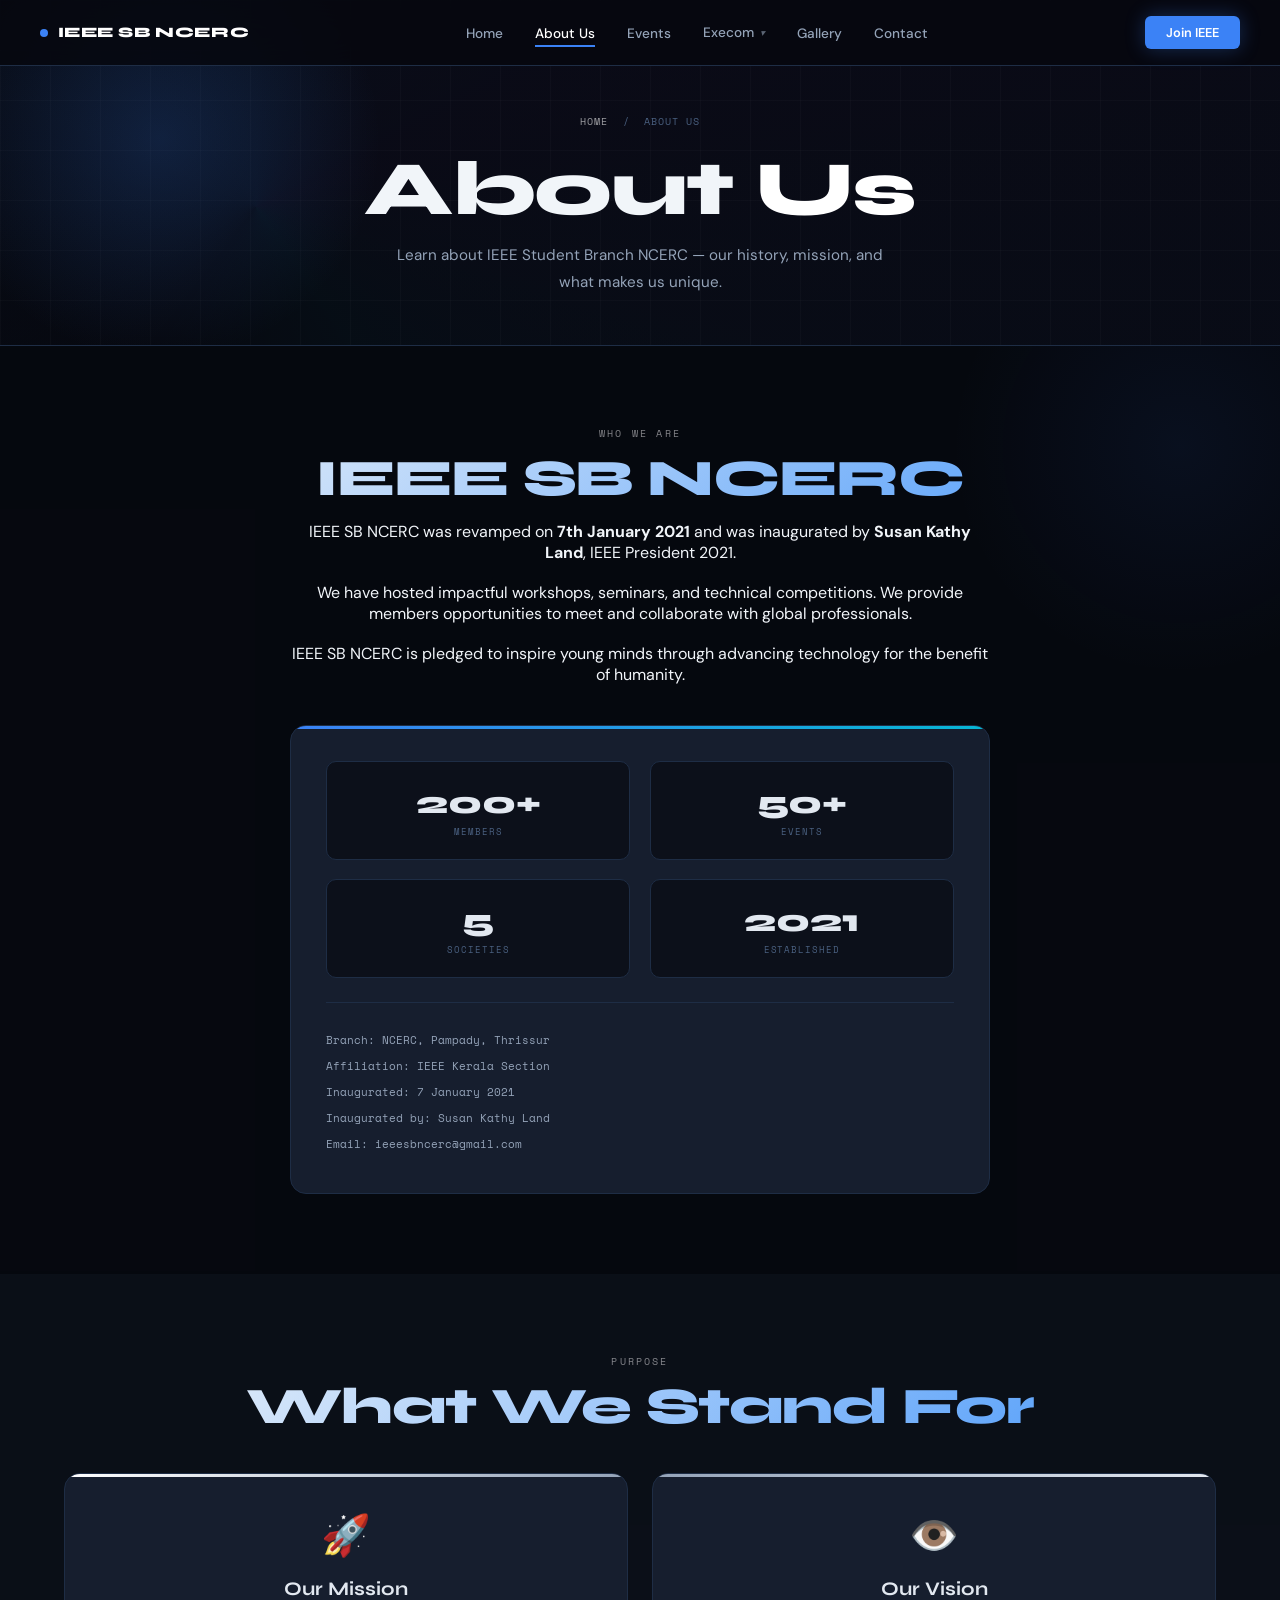
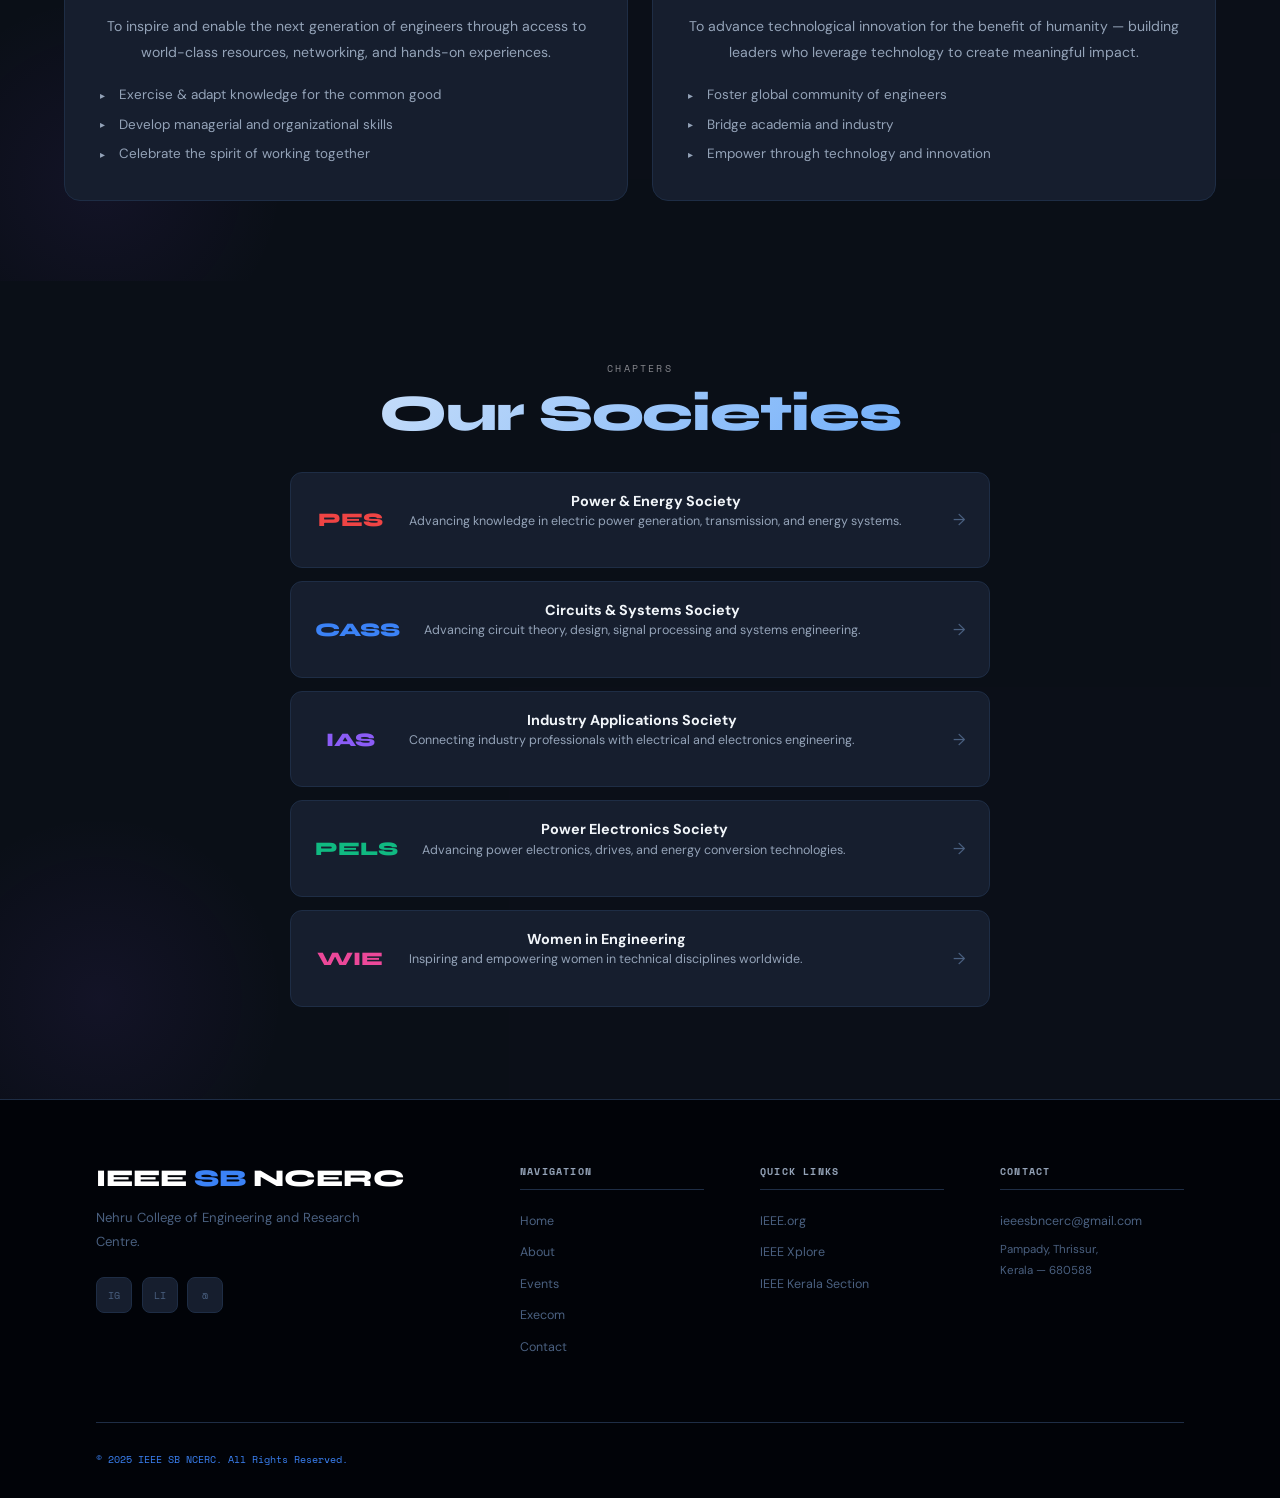
==== commit 105588dd: "Fix mobile navbar behind content bug and update links across all pages" ====
--- a/about.html
+++ b/about.html
@@ -81,18 +81,31 @@
 .mv-list li::before{content:'▸';position:absolute;left:0;color:#94a3b8;font-size:.65rem;top:.22rem;}
 
 .sl{font-family:var(--mono);font-size:.62rem;letter-spacing:.22em;text-transform:uppercase;color:rgba(255,255,255,.5);margin-bottom:.8rem;display:flex;align-items:center;gap:.6rem;justify-content:center;}
+.page-hero-bg {
+  background: linear-gradient(rgba(6, 8, 15, 0.7), rgba(6, 8, 15, 0.7)), url('college.png') center/cover no-repeat !important;
+}
 </style>
 </head>
 <body>
 <canvas id="page-bg-canvas" class="page-bg-canvas"></canvas>
 
 <nav id="navbar">
-  <div class="nav-brand"><div class="nav-brand-dot"></div>IEEE SB NCERC</div>
+  <a href="index.html" class="nav-brand">
+    <img src="./images/ieee-logo.png" onerror="this.style.display='none';this.nextElementSibling.style.display='flex';" class="nav-logo-img" alt="IEEE SB NCERC"/>
+    <span style="display:none;align-items:center;gap:0.6rem;"><div class="nav-brand-dot"></div>IEEE SB NCERC</span>
+  </a>
   <ul class="nav-links">
     <li><a href="index.html">Home</a></li>
     <li><a href="about.html" class="active">About Us</a></li>
     <li><a href="events.html">Events</a></li>
-    <li><a href="team.html">Execom</a></li>
+    <li class="dropdown">
+      <a href="team.html" class="dropbtn">Execom <i>▾</i></a>
+      <ul class="dropdown-content">
+        <li><a href="team.html">Present Execom</a></li>
+        <li><a href="past-execom.html">Past Execom</a></li>
+      </ul>
+    </li>
+    <li><a href="gallery.html">Gallery</a></li>
     <li><a href="contact.html">Contact</a></li>
   </ul>
   <a href="https://bit.ly/IEEEMEMBERSHIP2026" target="_blank" class="btn-join-nav">Join IEEE</a>
@@ -101,9 +114,11 @@
 
 <div class="mobile-menu">
   <a href="index.html">Home</a>
-  <a href="about.html">About Us</a>
+  <a href="about.html" class="active">About Us</a>
   <a href="events.html">Events</a>
-  <a href="team.html">Execom</a>
+  <a href="team.html">Present Execom</a>
+  <a href="past-execom.html">Past Execom</a>
+  <a href="gallery.html">Gallery</a>
   <a href="contact.html">Contact</a>
 </div>
 <div class="mobile-backdrop"></div>
--- a/css/style.css
+++ b/css/style.css
@@ -81,7 +81,8 @@
   font-family:var(--display); font-size:0.9rem; font-weight:800;
   color:#fff; letter-spacing:0.04em; display:flex; align-items:center; gap:0.6rem;
 }
-.nav-brand-dot { width:8px; height:8px; background:var(--accent); border-radius:50%; animation:pulse 2s infinite; }
+.nav-brand-dot { width:8px; height:8px; background:var(--accent); border-radius:50%; animation:pulse 2s infinite; flex-shrink:0; }
+.nav-logo-img { height:32px; width:auto; object-fit:contain; display:block; }
 @keyframes pulse { 0%,100%{opacity:1;transform:scale(1)} 50%{opacity:0.5;transform:scale(0.8)} }
 .nav-links { display:flex; align-items:center; gap:2rem; }
 .nav-links a {
@@ -101,6 +102,31 @@
   box-shadow:0 0 20px rgba(59,130,246,0.3);
 }
 .btn-join-nav:hover { background:var(--accent2); box-shadow:0 0 30px rgba(59,130,246,0.5); transform:translateY(-1px); }
+
+/* ── DROPDOWN ── */
+.nav-links li.dropdown { position:relative; }
+.dropdown-content {
+  display:none; position:absolute; top:100%; left:50%; transform:translateX(-50%);
+  background:rgba(12,16,26,0.98); border:1px solid var(--border); border-radius:10px;
+  min-width:180px; padding:0.6rem 0; z-index:1000; box-shadow:0 15px 40px rgba(0,0,0,0.6);
+  backdrop-filter:blur(12px); margin-top:0.5rem;
+}
+.dropdown-content::before {
+  content:''; position:absolute; top:-6px; left:50%; transform:translateX(-50%);
+  border-left:6px solid transparent; border-right:6px solid transparent; border-bottom:6px solid var(--border);
+}
+.dropdown-content li { width:100%; }
+.dropdown-content a {
+  display:block; padding:0.7rem 1.2rem; font-size:0.78rem; font-weight:500;
+  color:var(--text2) !important; transition:all 0.25s; border:none !important;
+}
+.dropdown-content a::after { display:none !important; }
+.dropdown-content a:hover { background:rgba(255,255,255,0.06); color:#fff !important; padding-left:1.5rem; }
+.dropdown:hover .dropdown-content { display:block; animation:navFadeUp 0.3s ease forwards; }
+@keyframes navFadeUp { from{opacity:0;transform:translateX(-50%) translateY(10px)} to{opacity:1;transform:translateX(-50%) translateY(0)} }
+.dropbtn { display:flex; align-items:center; gap:0.4rem; }
+.dropbtn i { font-size:0.6rem; opacity:0.6; transition:transform 0.3s; }
+.dropdown:hover .dropbtn i { transform:rotate(180deg); opacity:1; }
 .hamburger { display:none; flex-direction:column; gap:5px; cursor:pointer; }
 .hamburger span { display:block; width:22px; height:1.5px; background:var(--text2); transition:all 0.3s; }
 .hamburger.open span:nth-child(1) { transform:translateY(6.5px) rotate(45deg); }
@@ -1633,12 +1659,13 @@
   display: block !important;
 }
 /* All content above canvas */
-#navbar    { z-index: 500 !important; position: relative; }
+#navbar    { z-index: 1000 !important; position: fixed !important; }
 .page-hero { z-index: 2   !important; position: relative; }
 .section   { z-index: 2   !important; position: relative; }
 .gallery-section { z-index: 2 !important; position: relative; }
 footer     { z-index: 2   !important; position: relative; }
-.mobile-menu { z-index: 499 !important; }
+.mobile-menu { z-index: 1002 !important; position: fixed !important; }
+.mobile-backdrop { z-index: 1001 !important; position: fixed !important; }
 
 /* ── FINAL FIX: Canvas behind everything ── */
 #page-bg-canvas {
@@ -1652,8 +1679,12 @@
 }
 /* Force all content above canvas */
 body { position: relative; z-index: 1; }
-#navbar, .page-hero, .section, .gallery-section,
-footer, .mobile-menu, .about-section-wrap,
+#navbar {
+  position: fixed !important;
+  z-index: 1000 !important;
+}
+.page-hero, .section, .gallery-section,
+footer, .about-section-wrap,
 .connect-wrap, .team-center-wrap, .events-page-wrap {
   position: relative !important;
   z-index: 2 !important;
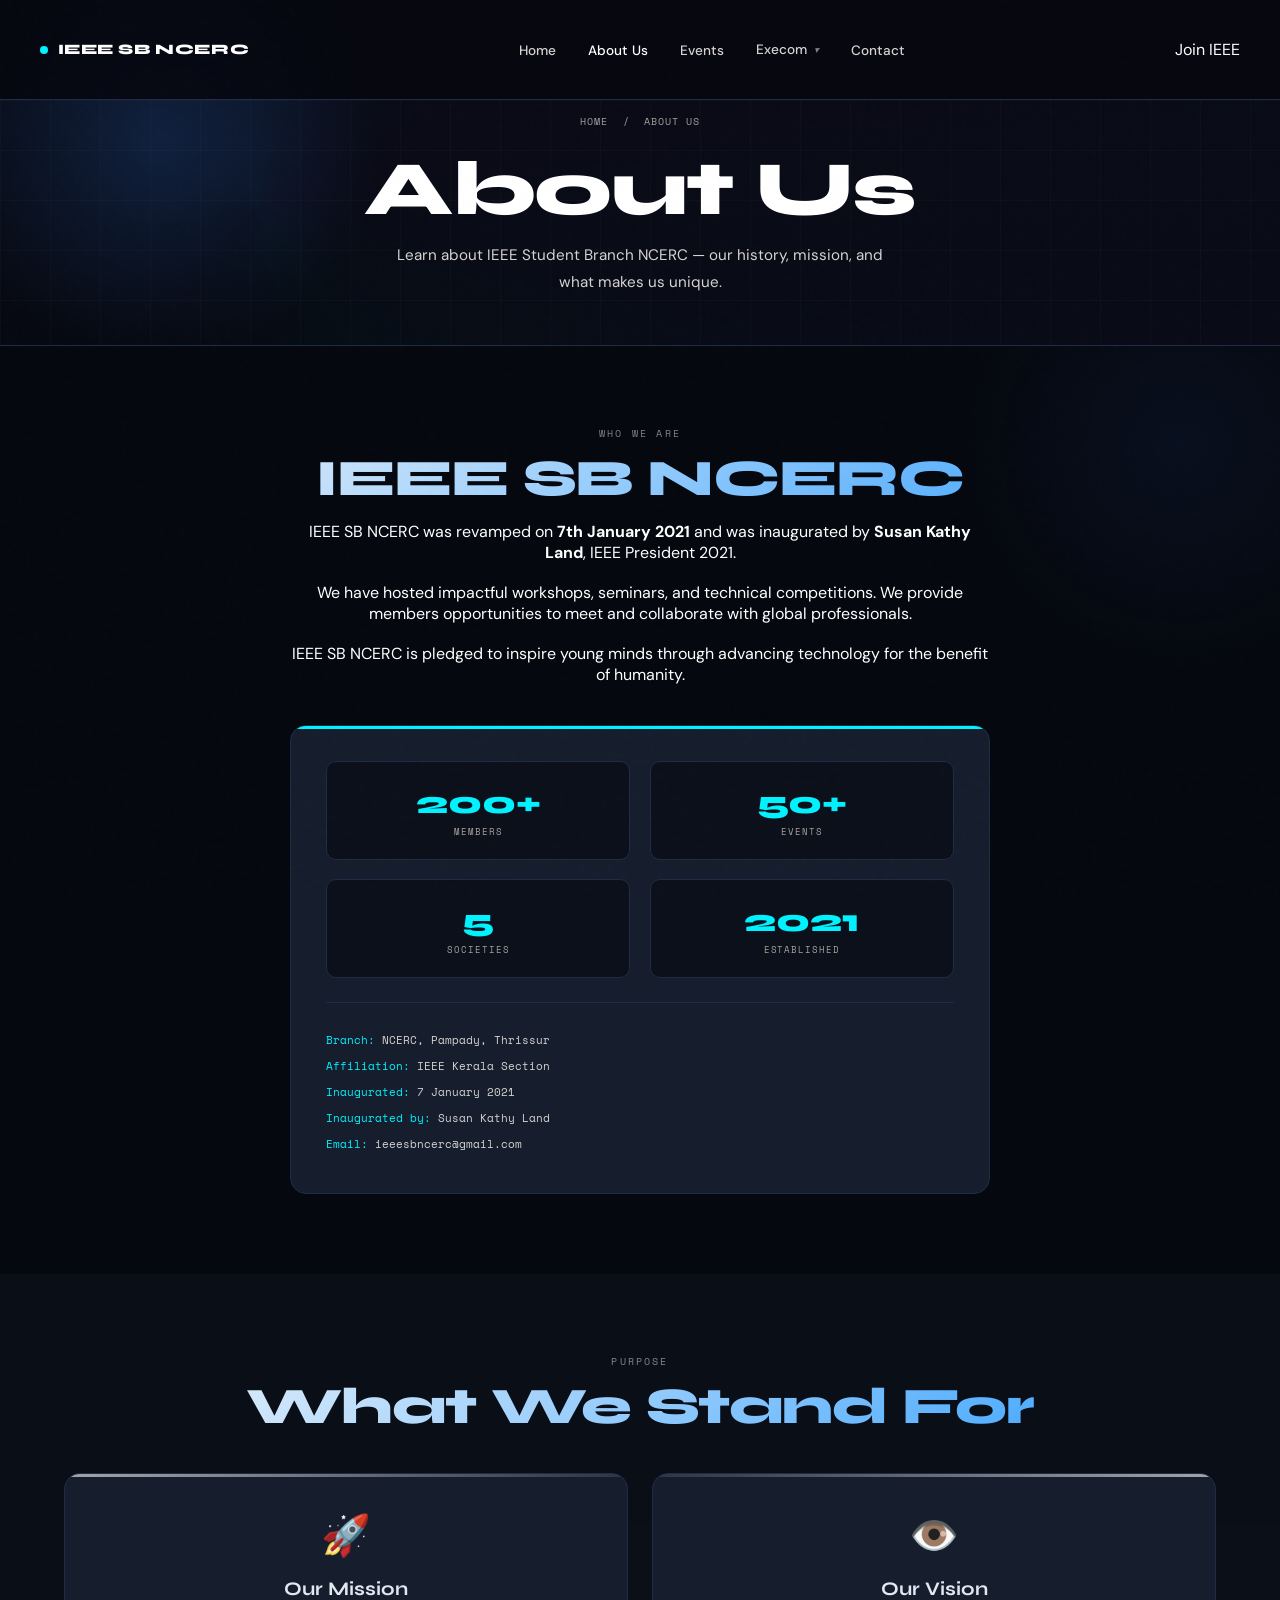
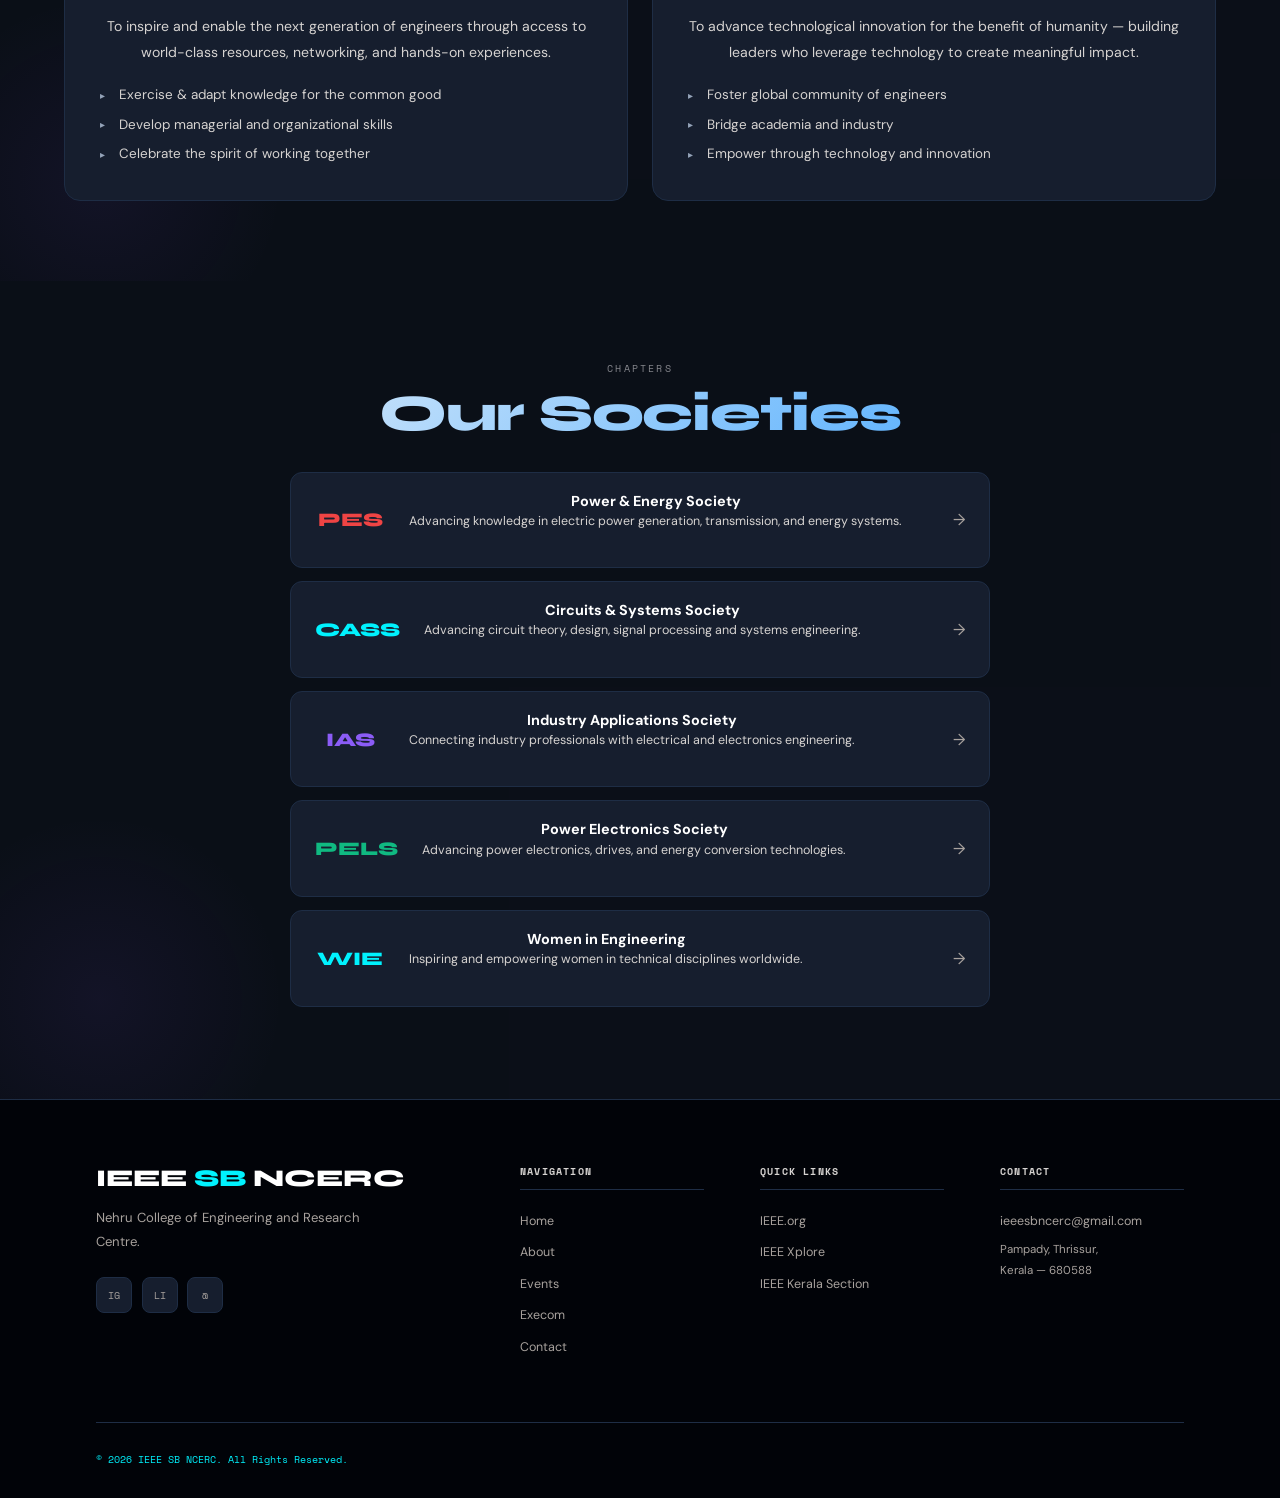
==== commit e67c996a: "Refactor Execom layout, apply responsive typography, and transform theme to Neon Cyan/White" ====
--- a/about.html
+++ b/about.html
@@ -22,7 +22,7 @@
 @keyframes heroIn{from{opacity:0;transform:translateY(28px) scale(0.95)}to{opacity:1;transform:translateY(0) scale(1)}}
 
 /* ══ TITLE SHIMMER ══ */
-.section-title{background:linear-gradient(135deg,#f1f5f9 0%,#60a5fa 35%,#a78bfa 55%,#f1f5f9 100%);background-size:250% auto;-webkit-background-clip:text;-webkit-text-fill-color:transparent;background-clip:text;animation:titleShimmer 5s linear infinite;}
+.section-title{background:linear-gradient(135deg,#f1f5f9 0%,#4facfe 35%,#a78bfa 55%,#f1f5f9 100%);background-size:250% auto;-webkit-background-clip:text;-webkit-text-fill-color:transparent;background-clip:text;animation:titleShimmer 5s linear infinite;}
 @keyframes titleShimmer{from{background-position:0% center}to{background-position:250% center}}
 
 /* ══ BG ORBS ══ */
@@ -41,7 +41,7 @@
 .about-stat::before{content:'';position:absolute;inset:0;background:radial-gradient(circle at 50% 50%,rgba(59,130,246,0.12),transparent 70%);opacity:0;transition:opacity .3s;}
 .about-stat:hover::before{opacity:1;}
 .about-stat:hover{transform:translateY(-6px) scale(1.04)!important;border-color:rgba(96,165,250,0.5)!important;box-shadow:0 12px 35px rgba(59,130,246,0.2)!important;}
-.about-stat:hover .num{color:#60a5fa!important;}
+.about-stat:hover .num{color:#4facfe!important;}
 
 /* top bar shimmer */
 .about-card::before{background:linear-gradient(90deg,var(--accent),var(--cyan),var(--purple),var(--accent))!important;background-size:300%!important;animation:barShimmer 4s linear infinite!important;}
@@ -101,11 +101,10 @@
     <li class="dropdown">
       <a href="team.html" class="dropbtn">Execom <i>▾</i></a>
       <ul class="dropdown-content">
-        <li><a href="team.html">Present Execom</a></li>
-        <li><a href="past-execom.html">Past Execom</a></li>
+        <li><a href="team.html">Present (2026)</a></li>
+        <li><a href="past-execom.html">Past (2025)</a></li>
       </ul>
     </li>
-    <li><a href="gallery.html">Gallery</a></li>
     <li><a href="contact.html">Contact</a></li>
   </ul>
   <a href="https://bit.ly/IEEEMEMBERSHIP2026" target="_blank" class="btn-join-nav">Join IEEE</a>
@@ -116,9 +115,8 @@
   <a href="index.html">Home</a>
   <a href="about.html" class="active">About Us</a>
   <a href="events.html">Events</a>
-  <a href="team.html">Present Execom</a>
-  <a href="past-execom.html">Past Execom</a>
-  <a href="gallery.html">Gallery</a>
+  <a href="team.html">Present (2026)</a>
+  <a href="past-execom.html">Past (2025)</a>
   <a href="contact.html">Contact</a>
 </div>
 <div class="mobile-backdrop"></div>
@@ -194,10 +192,10 @@
     <h2 class="section-title">Our Societies</h2>
     <div style="max-width:700px;margin:2rem auto 0;">
       <div class="society-row" style="--s-col:#ef4444;"><div class="society-abbr-tag">PES</div><div class="society-row-info"><h4>Power &amp; Energy Society</h4><p>Advancing knowledge in electric power generation, transmission, and energy systems.</p></div><span class="society-arrow">→</span></div>
-      <div class="society-row" style="--s-col:#3b82f6;"><div class="society-abbr-tag">CASS</div><div class="society-row-info"><h4>Circuits &amp; Systems Society</h4><p>Advancing circuit theory, design, signal processing and systems engineering.</p></div><span class="society-arrow">→</span></div>
+      <div class="society-row" style="--s-col:#00f2fe;"><div class="society-abbr-tag">CASS</div><div class="society-row-info"><h4>Circuits &amp; Systems Society</h4><p>Advancing circuit theory, design, signal processing and systems engineering.</p></div><span class="society-arrow">→</span></div>
       <div class="society-row" style="--s-col:#8b5cf6;"><div class="society-abbr-tag">IAS</div><div class="society-row-info"><h4>Industry Applications Society</h4><p>Connecting industry professionals with electrical and electronics engineering.</p></div><span class="society-arrow">→</span></div>
       <div class="society-row" style="--s-col:#10b981;"><div class="society-abbr-tag">PELS</div><div class="society-row-info"><h4>Power Electronics Society</h4><p>Advancing power electronics, drives, and energy conversion technologies.</p></div><span class="society-arrow">→</span></div>
-      <div class="society-row" style="--s-col:#ec4899;"><div class="society-abbr-tag">WIE</div><div class="society-row-info"><h4>Women in Engineering</h4><p>Inspiring and empowering women in technical disciplines worldwide.</p></div><span class="society-arrow">→</span></div>
+      <div class="society-row" style="--s-col:#00f2fe;"><div class="society-abbr-tag">WIE</div><div class="society-row-info"><h4>Women in Engineering</h4><p>Inspiring and empowering women in technical disciplines worldwide.</p></div><span class="society-arrow">→</span></div>
     </div>
   </div>
 </section>
@@ -210,7 +208,7 @@
       <div class="footer-col"><h4>Quick Links</h4><ul><li><a href="https://ieee.org" target="_blank">IEEE.org</a></li><li><a href="https://ieeexplore.ieee.org" target="_blank">IEEE Xplore</a></li><li><a href="https://ieeekerala.org" target="_blank">IEEE Kerala Section</a></li></ul></div>
       <div class="footer-col"><h4>Contact</h4><ul><li><a href="mailto:ieeesbncerc@gmail.com">ieeesbncerc@gmail.com</a></li><li style="color:var(--muted);font-size:.72rem;line-height:1.8;">Pampady, Thrissur,<br>Kerala — 680588</li></ul></div>
     </div>
-    <div class="footer-bottom"><span>© 2025 IEEE SB NCERC. All Rights Reserved.</span></div>
+    <div class="footer-bottom"><span>© 2026 IEEE SB NCERC. All Rights Reserved.</span></div>
   </div>
 </footer>
 <script src="js/page-animation.js"></script>
--- a/css/style.css
+++ b/css/style.css
@@ -11,23 +11,24 @@
   --surface: #161e2e;
   --border:  #1e2d45;
   --border2: #253550;
-  --accent:  #3b82f6;
-  --accent2: #2563eb;
+  --accent:  #00f2fe; /* Neon Cyan */
+  --accent2: #4facfe;
   --gold:    #f59e0b;
   --green:   #10b981;
   --red:     #ef4444;
-  --purple:  #8b5cf6;
-  --cyan:    #06b6d4;
-  --text:    #f1f5f9;
-  --text2:   #94a3b8;
-  --muted:   #4a6080;
+  --purple:  #ffffff; /* Pure White Glow */
+  --cyan:    #00f2fe;
+  --text:    #ffffff; 
+  --text2:   #d6d3d1;
+  --muted:   #a8a29e;
   --mono:    'Space Mono', monospace;
   --sans:    'DM Sans', sans-serif;
   --display: 'Syne', sans-serif;
-  --radius:  10px;
+  --radius:  12px;
   --nav-h:   66px;
-  --shadow:  0 4px 24px rgba(0,0,0,0.4);
-  --shadow-lg: 0 12px 48px rgba(0,0,0,0.5);
+  --ease-human: cubic-bezier(0.4, 0, 0.2, 1);
+  --shadow:  0 4px 24px rgba(0,0,0,0.06);
+  --shadow-lg: 0 12px 48px rgba(0,0,0,0.1);
 }
 
 *, *::before, *::after { box-sizing:border-box; margin:0; padding:0; }
@@ -37,6 +38,38 @@
 img { display:block; max-width:100%; }
 ul { list-style:none; }
 
+/* Human touch: Subtle film grain texture & Atmospheric Light Leaks */
+body::after {
+  content: "";
+  position: fixed;
+  inset: 0;
+  width: 100%;
+  height: 100%;
+  background-image: url("data:image/svg+xml,%3Csvg viewBox='0 0 200 200' xmlns='http://www.w3.org/2000/svg'%3E%3Cfilter id='noiseFilter'%3E%3CfeTurbulence type='fractalNoise' baseFrequency='0.65' numOctaves='3' stitchTiles='stitch'/%3E%3C/filter%3E%3Crect width='100%25' height='100%25' filter='url(%23noiseFilter)'/%3E%3C/svg%3E");
+  opacity: 0.012;
+  pointer-events: none;
+  z-index: 9999;
+}
+
+/* Atmospheric Glows (Wonderland Light Leaks) */
+.light-leak {
+  position: fixed;
+  width: 60vw;
+  height: 60vw;
+  border-radius: 50%;
+  filter: blur(120px);
+  z-index: -1;
+  pointer-events: none;
+  opacity: 0.08;
+  animation: floatLeak 20s infinite alternate;
+}
+.leak-1 { top: -20%; left: -10%; background: var(--accent); }
+.leak-2 { bottom: -20%; right: -10%; background: var(--purple); animation-delay: -5s; }
+@keyframes floatLeak {
+  0% { transform: translate(0, 0) scale(1); }
+  100% { transform: translate(10%, 10%) scale(1.1); }
+}
+
 
 
 
@@ -68,7 +101,7 @@
 /* ── NAV ── */
 #navbar {
   position:fixed; top:0; left:0; right:0; z-index:500;
-  height:var(--nav-h);
+  height:100px;
   display:flex; align-items:center; justify-content:space-between;
   padding:0 2.5rem;
   background:rgba(6,8,15,0.85);
@@ -76,13 +109,14 @@
   border-bottom:1px solid var(--border);
   transition:all 0.3s;
 }
-#navbar.scrolled { background:rgba(6,8,15,0.97); box-shadow:0 4px 30px rgba(0,0,0,0.5); }
+#navbar.scrolled { background:rgba(6,8,15,0.97); box-shadow:0 4px 30px rgba(0,0,0,0.5); height:80px; }
 .nav-brand {
   font-family:var(--display); font-size:0.9rem; font-weight:800;
   color:#fff; letter-spacing:0.04em; display:flex; align-items:center; gap:0.6rem;
 }
 .nav-brand-dot { width:8px; height:8px; background:var(--accent); border-radius:50%; animation:pulse 2s infinite; flex-shrink:0; }
-.nav-logo-img { height:32px; width:auto; object-fit:contain; display:block; }
+.nav-logo-img { height:85px; width:auto; max-width:100%; object-fit:contain; display:block; transition:height 0.3s; }
+#navbar.scrolled .nav-logo-img { height:65px; }
 @keyframes pulse { 0%,100%{opacity:1;transform:scale(1)} 50%{opacity:0.5;transform:scale(0.8)} }
 .nav-links { display:flex; align-items:center; gap:2rem; }
 .nav-links a {
@@ -94,13 +128,40 @@
   background:var(--accent); transition:width 0.3s;
 }
 .nav-links a:hover, .nav-links a.active { color:#fff; }
-.nav-links a:hover::after, .nav-links a.active::after { width:100%; }
-.btn-join-nav {
-  font-family:var(--sans); font-size:0.8rem; font-weight:600;
-  color:#fff; background:var(--accent); padding:0.5rem 1.3rem;
-  border-radius:6px; transition:all 0.2s; white-space:nowrap;
-  box-shadow:0 0 20px rgba(59,130,246,0.3);
-}
+/* Asymmetric / Unique Layout Utilities */
+.asymmetric-grid { display: grid; gap: 2rem; }
+.offset-y-md { transform: translateY(30px); }
+.offset-y-lg { transform: translateY(60px); }
+
+.glass-card-wonder {
+  background: rgba(255, 255, 255, 0.02);
+  backdrop-filter: blur(16px);
+  border: 1px solid rgba(255, 255, 255, 0.08);
+  box-shadow: 
+    0 10px 40px rgba(0,0,0,0.2),
+    inset 0 0 20px rgba(255,255,255,0.02);
+  transition: all 0.4s var(--ease-human);
+  animation: gentleFloat 8s infinite ease-in-out;
+}
+.glass-card-wonder:hover {
+  background: rgba(255, 255, 255, 0.04);
+  border-color: rgba(0, 242, 254, 0.3);
+  box-shadow: 
+    0 20px 60px rgba(0, 242, 254, 0.15),
+    inset 0 0 30px rgba(59,130,246,0.05);
+  transform: translateY(-8px) !important;
+  animation-play-state: paused;
+}
+
+@keyframes gentleFloat {
+  0%, 100% { transform: translateY(0); }
+  50% { transform: translateY(-10px); }
+}
+
+
+.reveal-stagger { opacity: 0; transform: translateY(40px); transition: all 0.8s var(--ease-human); }
+.reveal-stagger.visible { opacity: 1; transform: translateY(0); }
+
 .btn-join-nav:hover { background:var(--accent2); box-shadow:0 0 30px rgba(59,130,246,0.5); transform:translateY(-1px); }
 
 /* ── DROPDOWN ── */
@@ -190,31 +251,33 @@
   display:flex; flex-direction:column; align-items:center;
 }
 .hero-badge {
-  display:inline-flex; align-items:center; gap:0.5rem;
-  font-family:var(--mono); font-size:0.62rem; letter-spacing:0.2em;
-  text-transform:uppercase; color:rgba(255,255,255,0.7);
-  border:1px solid rgba(59,130,246,0.4); background:rgba(59,130,246,0.08);
-  padding:0.35rem 1rem; border-radius:50px; margin-bottom:2rem;
-  animation:fadeDown 0.8s ease forwards; opacity:0; animation-delay:0.3s;
-  backdrop-filter:blur(8px);
+  display:inline-flex; align-items:center; gap:0.6rem;
+  background:rgba(255,255,255,0.03); border:1px solid rgba(255,255,255,0.1);
+  padding:0.4rem 1.2rem; border-radius:100px;
+  font-family:var(--mono); font-size:0.65rem; color:var(--accent);
+  text-transform:uppercase; letter-spacing:0.18em;
+  margin-bottom:2rem; animation:fadeDown 0.8s var(--ease-human) forwards;
 }
 .hero-badge-dot { width:6px; height:6px; background:var(--accent); border-radius:50%; animation:pulse 1.5s infinite; }
 .hero-title {
   font-family:var(--display); font-weight:800;
   font-size:clamp(2.5rem, 6vw, 5.5rem);
   line-height:1.05; color:#fff; max-width:800px;
-  text-shadow:0 0 80px rgba(59,130,246,0.2);
-  animation:fadeUp 0.9s ease forwards; opacity:0; animation-delay:0.5s;
+  text-shadow:0 0 80px rgba(59,130,246,0.25);
+  letter-spacing:-0.04em; /* Tighter tracking for impact */
+  animation:fadeUp 0.9s var(--ease-human) forwards; opacity:0; animation-delay:0.5s;
 }
 .hero-title .highlight {
-  background:linear-gradient(135deg, #60a5fa, #a78bfa);
-  -webkit-background-clip:text; -webkit-text-fill-color:transparent;
-  background-clip:text;
+  background: linear-gradient(135deg, #fff 0%, #d4d4d8 40%, #4facfe 70%, #a78bfa 100%);
+  -webkit-background-clip: text;
+  -webkit-text-fill-color: transparent;
+  background-clip: text;
 }
 .hero-sub {
-  font-family:var(--mono); font-size:0.72rem; letter-spacing:0.22em;
-  color:rgba(255,255,255,0.45); margin-top:1.2rem;
-  animation:fadeUp 0.9s ease forwards; opacity:0; animation-delay:0.7s;
+  font-size:clamp(0.95rem, 1.8vw, 1.15rem); color:var(--text2);
+  max-width:620px; line-height:1.75; margin-bottom:2.5rem;
+  letter-spacing:0.03em; /* More breathable subtext */
+  animation:fadeUp 0.9s var(--ease-human) forwards; opacity:0; animation-delay:0.7s;
 }
 .hero-cta {
   display:flex; gap:1rem; margin-top:2.5rem; flex-wrap:wrap; justify-content:center;
@@ -240,10 +303,33 @@
   font-family:var(--mono); font-size:0.58rem; letter-spacing:0.15em;
   color:rgba(255,255,255,0.3); z-index:1; animation:bounce 2s infinite;
 }
+/* Floating Decorations for Hero */
+.hero-decoration {
+  position: absolute;
+  pointer-events: none;
+  z-index: 1;
+  opacity: 0.4;
+  animation: floatDecoration 6s infinite ease-in-out;
+}
+.hero-decoration.dot { width: 12px; height: 12px; background: var(--accent); border-radius: 50%; }
+.hero-decoration.ring { width: 40px; height: 40px; border: 2px solid rgba(255,255,255,0.1); border-radius: 50%; }
+
+@keyframes floatDecoration {
+  0%, 100% { transform: translate(0, 0); }
+  50% { transform: translate(10px, -20px); }
+}
+
 .scroll-line { width:1px; height:40px; background:linear-gradient(to bottom, rgba(255,255,255,0.3), transparent); }
-@keyframes bounce { 0%,100%{transform:translateX(-50%) translateY(0)} 50%{transform:translateX(-50%) translateY(6px)} }
-
-/* ── REVEAL ANIMATIONS ── */
+
+.hero-badge {
+  border-radius: 60% 40% 70% 30% / 50% 50% 50% 50%; /* Organic pebble shape */
+}
+.section-label {
+  letter-spacing: 0.25em;
+  text-transform: uppercase;
+  font-weight: 700;
+  color: var(--accent);
+}
 .reveal { opacity:0; transform:translateY(32px); transition:opacity 0.7s ease, transform 0.7s ease; }
 .reveal.visible { opacity:1; transform:translateY(0); }
 .reveal-left { opacity:0; transform:translateX(-40px); transition:opacity 0.7s ease, transform 0.7s ease; }
@@ -277,81 +363,62 @@
 .section-center .section-label::before { display:none; }
 .section-center .section-sub { margin:0 auto; }
 
-/* ── SOCIETY POSTER CARDS ── */
-.societies-section { padding:7rem 2.5rem; background:var(--bg); }
-.societies-wrapper { max-width:1200px; margin:3rem auto 0; display:grid; grid-template-columns:repeat(5,1fr); gap:1.2rem; }
-.society-poster {
-  position:relative; border-radius:16px; overflow:hidden;
-  aspect-ratio:3/4; cursor:pointer;
-  transition:transform 0.4s cubic-bezier(.34,1.56,.64,1), box-shadow 0.4s;
-}
-.society-poster:hover { transform:translateY(-10px) scale(1.03); z-index:2; }
-.society-poster-bg {
-  position:absolute; inset:0; z-index:0;
-  transition:transform 0.6s;
-}
-.society-poster:hover .society-poster-bg { transform:scale(1.08); }
-.society-poster-overlay {
-  position:absolute; inset:0; z-index:1;
-  background:linear-gradient(to top, rgba(0,0,0,0.9) 0%, rgba(0,0,0,0.3) 50%, rgba(0,0,0,0.1) 100%);
-}
-.society-poster-content {
-  position:absolute; inset:0; z-index:2;
-  display:flex; flex-direction:column; justify-content:space-between;
-  padding:1.2rem;
-}
-.society-poster-top {
-  display:flex; justify-content:space-between; align-items:flex-start;
-}
-.society-ieee-badge {
-  font-family:var(--mono); font-size:0.5rem; letter-spacing:0.15em;
-  color:rgba(255,255,255,0.6); background:rgba(0,0,0,0.4);
-  padding:0.25rem 0.6rem; border-radius:50px;
-  border:1px solid rgba(255,255,255,0.2);
-  backdrop-filter:blur(8px);
-}
-.society-glow-dot {
-  width:10px; height:10px; border-radius:50%;
-  box-shadow:0 0 12px currentColor;
-  animation:pulse 2s infinite;
-}
-.society-poster-bottom {}
-.society-abbr-big {
-  font-family:var(--display); font-weight:800;
-  font-size:3.2rem; line-height:0.9; color:#fff;
-  text-shadow:0 0 30px rgba(255,255,255,0.3);
-  margin-bottom:0.4rem;
-}
-.society-full-name {
-  font-family:var(--mono); font-size:0.55rem; letter-spacing:0.1em;
-  text-transform:uppercase; color:rgba(255,255,255,0.7); line-height:1.5;
-  margin-bottom:0.8rem;
-}
-.society-poster-tag {
-  display:inline-flex; align-items:center; gap:0.4rem;
-  font-family:var(--mono); font-size:0.5rem; letter-spacing:0.12em;
-  text-transform:uppercase; color:#fff;
-  border:1px solid rgba(255,255,255,0.3);
-  padding:0.2rem 0.6rem; border-radius:50px;
-  background:rgba(255,255,255,0.1); backdrop-filter:blur(8px);
-}
-.society-desc-hover {
-  font-size:0.75rem; color:rgba(255,255,255,0.85); line-height:1.6;
-  margin-top:0.6rem; opacity:0; transform:translateY(8px);
-  transition:all 0.3s;
-}
-.society-poster:hover .society-desc-hover { opacity:1; transform:translateY(0); }
-
-/* PES */
-.poster-pes .society-poster-bg { background:linear-gradient(135deg, #1a0a0a 0%, #7c0000 40%, #dc2626 100%); }
-/* CASS */
-.poster-cass .society-poster-bg { background:linear-gradient(135deg, #0a0a1a 0%, #1d4ed8 50%, #06b6d4 100%); }
-/* IAS */
-.poster-ias .society-poster-bg { background:linear-gradient(135deg, #0f0a1a 0%, #5b21b6 50%, #8b5cf6 100%); }
-/* PELS */
-.poster-pels .society-poster-bg { background:linear-gradient(135deg, #0a0f0a 0%, #065f46 50%, #10b981 100%); }
-/* WIE */
-.poster-wie .society-poster-bg { background:linear-gradient(135deg, #1a0a0f 0%, #9d174d 50%, #ec4899 100%); }
+/* ── CIRCULAR SOCIETY SHOWCASE ── */
+.societies-circle-grid {
+  display: flex;
+  justify-content: center;
+  align-items: center;
+  flex-wrap: wrap;
+  gap: 2rem;
+  max-width: 1200px;
+  margin: 4rem auto 0;
+}
+.society-circle-item {
+  display: flex;
+  flex-direction: column;
+  align-items: center;
+  gap: 1rem;
+}
+.society-circle-card {
+  width: 180px;
+  height: 180px;
+  background: #fff;
+  border-radius: 50%;
+  display: flex;
+  align-items: center;
+  justify-content: center;
+  padding: 1rem;
+  box-shadow: 0 10px 30px rgba(0,0,0,0.15);
+  transition: all 0.4s var(--ease-human);
+  border: 1px solid rgba(255,255,255,0.1);
+  cursor: pointer;
+  overflow: hidden;
+}
+.society-circle-card:hover {
+  transform: scale(1.1) translateY(-10px);
+  box-shadow: 0 20px 50px rgba(59,130,246,0.3);
+  border-color: var(--accent);
+}
+.society-circle-card {
+  cursor: pointer;
+}
+.society-circle-img {
+  max-width: 90%;
+  max-height: 90%;
+  object-fit: contain;
+  transition: transform 0.4s;
+}
+.society-circle-card:hover .society-circle-img {
+  transform: scale(1.05);
+}
+
+@media (max-width: 768px) {
+  .society-circle-card {
+    width: 150px;
+    height: 150px;
+    padding: 1rem;
+  }
+}
 
 /* ── EXECOM CARDS ── */
 .execom-grid {
@@ -365,7 +432,7 @@
   transition:all 0.4s cubic-bezier(.34,1.56,.64,1);
   cursor:pointer;
 }
-.execom-card:hover {
+.execom-card:hover, .execom-card.active {
   transform:translateY(-8px);
   box-shadow:0 20px 60px rgba(0,0,0,0.4), 0 0 40px rgba(59,130,246,0.1);
   border-color:var(--accent2);
@@ -375,7 +442,7 @@
   background:linear-gradient(135deg, var(--bg3), var(--surface));
 }
 .execom-photo img { width:100%; height:100%; object-fit:cover; transition:transform 0.5s; }
-.execom-card:hover .execom-photo img { transform:scale(1.08); }
+.execom-card:hover .execom-photo img, .execom-card.active .execom-photo img { transform:scale(1.08); }
 .execom-placeholder {
   width:100%; height:100%; display:flex; align-items:center; justify-content:center;
   font-family:var(--display); font-weight:800; font-size:3rem;
@@ -392,7 +459,7 @@
   position:absolute; inset:0; background:linear-gradient(135deg, transparent 40%, rgba(255,255,255,0.04) 50%, transparent 60%);
   transform:translateX(-100%); transition:transform 0.6s;
 }
-.execom-card:hover .execom-shine { transform:translateX(100%); }
+.execom-card:hover .execom-shine, .execom-card.active .execom-shine { transform:translateX(100%); }
 .execom-info { padding:1.2rem; }
 .execom-role {
   font-family:var(--mono); font-size:0.56rem; letter-spacing:0.14em;
@@ -482,7 +549,7 @@
 .stat-item { display:flex; flex-direction:column; gap:0.4rem; align-items:center; }
 .stat-num {
   font-family:var(--display); font-weight:800; font-size:4rem; line-height:1;
-  background:linear-gradient(135deg, #60a5fa, #a78bfa);
+  background:linear-gradient(135deg, #4facfe, #a78bfa);
   -webkit-background-clip:text; -webkit-text-fill-color:transparent; background-clip:text;
 }
 .stat-label { font-family:var(--mono); font-size:0.65rem; letter-spacing:0.18em; text-transform:uppercase; color:var(--muted); }
@@ -652,7 +719,116 @@
 .poster-line { width:40px; height:2px; background:linear-gradient(90deg, var(--accent), var(--cyan)); margin:1rem auto; border-radius:2px; }
 .poster-tagline { font-family:var(--mono); font-size:0.58rem; color:rgba(255,255,255,0.4); letter-spacing:0.12em; text-transform:uppercase; }
 
+/* ── STUNNING ANNOUNCEMENT BOX (Bento Redesign) ── */
+#announcement-section { padding: 10rem 2.5rem; position: relative; overflow: hidden; background: #06080f; }
+.stunning-box {
+  max-width: 1240px; margin: 0 auto; padding: 5rem;
+  border-radius: 40px; border: 1px solid rgba(255, 255, 255, 0.1);
+  background: rgba(12, 16, 26, 0.4); backdrop-filter: blur(40px);
+  box-shadow: 0 50px 100px rgba(0,0,0,0.8), 0 0 80px rgba(59,130,246,0.1);
+  position: relative; z-index: 2;
+  transition: all 0.6s cubic-bezier(0.16, 1, 0.3, 1);
+  transform-style: preserve-3d;
+}
+.stunning-box:hover {
+  transform: translateY(-5px) rotateX(2deg);
+  box-shadow: 0 60px 120px rgba(0,0,0,0.9), 0 0 100px rgba(59,130,246,0.25);
+}
+.box-grid { display: grid; grid-template-columns: 1fr 1fr; gap: 4rem; align-items: center; }
+
+.poster-stack { 
+  display: grid; grid-template-columns: 1fr 1fr; gap: 1.5rem;
+  perspective: 3000px; transform-style: preserve-3d;
+  height: auto; align-items: center; justify-content: center;
+}
+.poster-card {
+  position: relative; width: 100%; border-radius: 20px; overflow: hidden;
+  box-shadow: 0 20px 40px rgba(0,0,0,0.5); border: 1px solid rgba(255,255,255,0.12);
+  transition: all 0.7s cubic-bezier(0.23, 1, 0.32, 1);
+  transform-style: preserve-3d;
+  backface-visibility: hidden;
+  cursor: pointer;
+}
+.poster-card img { width: 100%; display: block; border-radius: 18px; filter: brightness(0.9); transition: filter 0.5s, transform 0.5s; }
+.poster-card:hover img { filter: brightness(1.2); transform: scale(1.05); }
+
+.poster-card .p-tag {
+  position: absolute; bottom: 1rem; left: 1rem;
+  background: rgba(0,0,0,0.8); backdrop-filter: blur(8px);
+  padding: 0.4rem 1rem; border-radius: 50px;
+  font-family: var(--mono); font-size: 0.55rem; color: var(--accent);
+  text-transform: uppercase; letter-spacing: 0.12em; border: 1px solid rgba(59,130,246,0.4);
+  z-index: 5;
+}
+
+/* 3D Bento Positions - Side-by-Side */
+.poster-card.p1 { 
+  transform: rotateY(-18deg) rotateX(10deg) translateZ(50px) translateY(-20px); 
+  animation: float3D 5s ease-in-out infinite;
+}
+.poster-card.p2 { 
+  transform: rotateY(15deg) rotateX(-8deg) translateZ(30px) translateY(20px); 
+  animation: float3D2 7s ease-in-out infinite;
+}
+
+/* Stunning Hover Transitions */
+.stunning-box:hover .poster-card.p1 { 
+  transform: rotateY(-8deg) rotateX(4deg) translateZ(100px) scale(1.02); 
+}
+.stunning-box:hover .poster-card.p2 { 
+  transform: rotateY(8deg) rotateX(-4deg) translateZ(80px) scale(1.02); 
+}
+
+/* Individual Card Elevation */
+.poster-card:hover {
+  z-index: 10;
+  transform: rotateY(0deg) rotateX(0deg) translateZ(150px) scale(1.05) !important;
+  box-shadow: 0 40px 100px rgba(59,130,246,0.4), 0 0 20px rgba(255,255,255,0.2);
+}
+
+@keyframes float3D {
+  0%, 100% { transform: rotateY(-18deg) rotateX(10deg) translateZ(50px) translateY(-20px); }
+  50% { transform: rotateY(-15deg) rotateX(8deg) translateZ(70px) translateY(-35px); }
+}
+@keyframes float3D2 {
+  0%, 100% { transform: rotateY(15deg) rotateX(-8deg) translateZ(30px) translateY(20px); }
+  50% { transform: rotateY(12deg) rotateX(-5deg) translateZ(50px) translateY(5px); }
+}
+
+.quote-area { margin-bottom: 2.5rem; }
+.quote-txt {
+  font-family: var(--display); font-weight: 700; font-size: clamp(1.4rem, 2.5vw, 1.8rem);
+  line-height: 1.35; font-style: italic; color: #fff; margin-bottom: 0.8rem;
+  background: linear-gradient(135deg, #fff, #93c5fd, #4facfe);
+  -webkit-background-clip: text; background-clip: text; -webkit-text-fill-color: transparent;
+}
+.quote-by { font-family: var(--mono); font-size: 0.75rem; color: var(--accent); letter-spacing: 0.2em; text-transform: uppercase; font-weight: 700; }
+
+.box-title {
+  font-family: var(--display); font-weight: 800; font-size: clamp(2.2rem, 4.5vw, 3.2rem);
+  line-height: 0.95; color: #fff; margin-bottom: 1.5rem; letter-spacing: -0.03em;
+}
+.box-title span { color: var(--accent); background: linear-gradient(135deg, #fff, var(--accent)); -webkit-background-clip: text; background-clip: text; -webkit-text-fill-color: transparent; }
+.box-p { font-size: 1rem; line-height: 1.7; color: var(--text2); max-width: 500px; }
+
+@media (max-width: 1100px) {
+  .box-grid { grid-template-columns: 1fr; gap: 4rem; text-align: center; }
+  .poster-stack { max-width: 600px; margin: 0 auto 3rem; }
+  .stunning-box { padding: 4rem 2rem; }
+  .box-p { margin: 0 auto; }
+}
+
+@media (max-width: 600px) {
+  #announcement-section { padding: 6rem 1.2rem; }
+  .poster-stack { grid-template-columns: 1fr; gap: 1rem; }
+  .poster-card { max-width: 320px; margin: 0 auto; }
+  .poster-card.p1, .poster-card.p2 { transform: none !important; animation: none !important; }
+  .box-title { font-size: 2rem; }
+  .quote-txt { font-size: 1.1rem; }
+}
+
 /* ── RESPONSIVE ── */
+
 @media (max-width:1100px) { .offer-grid{grid-template-columns:repeat(2,1fr)} .societies-wrapper{grid-template-columns:repeat(3,1fr)} .footer-top{grid-template-columns:1fr 1fr} }
 @media (max-width:900px) {
   .nav-links,.btn-join-nav { display:none; }
@@ -698,7 +874,7 @@
 .execom-card:hover {
   transform: translateY(-7px) !important;
   box-shadow: 0 16px 48px rgba(0,0,0,0.5) !important;
-  border-color: #3b82f6 !important;
+  border-color: #00f2fe !important;
 }
 .execom-photo {
   width: 100% !important;
@@ -738,6 +914,107 @@
   color: #f1f5f9 !important;
   display: block !important;
 }
+
+/* Performant Glass Card Lift Transition */
+.society-card-active {
+  z-index: 10001 !important;
+  transform: scale(1.25) translateY(-20px) !important;
+  box-shadow: 
+    0 30px 100px rgba(0, 242, 254, 0.5),
+    0 0 40px rgba(255, 255, 255, 0.2) !important;
+  border-color: #fff !important;
+  transition: all 0.4s cubic-bezier(0.34, 1.56, 0.64, 1) !important;
+}
+
+.page-transition-fade {
+  transition: opacity 0.35s ease, filter 0.35s ease;
+  pointer-events: auto;
+}
+
+.page-transition-fade.active {
+  opacity: 0;
+  pointer-events: none;
+}
+
+/* Specific Society Glows */
+.society-card-active.pes { box-shadow: 0 30px 100px rgba(239, 68, 68, 0.6) !important; }
+.society-card-active.cass { box-shadow: 0 30px 100px rgba(0, 242, 254, 0.6) !important; }
+.society-card-active.ias { box-shadow: 0 30px 100px rgba(245, 158, 11, 0.6) !important; }
+.society-card-active.pels { box-shadow: 0 30px 100px rgba(239, 68, 68, 0.6) !important; }
+.society-card-active.wie { box-shadow: 0 30px 100px rgba(0, 242, 254, 0.6) !important; }
+
+/* ══ FEATURED EXECOM (COUNSELOR) ══ */
+.featured-execom-section {
+  max-width: 500px;
+  margin: 0 auto 5rem;
+  perspective: 1000px;
+}
+.featured-card {
+  position: relative;
+  background: var(--bg2);
+  border: 1px solid rgba(245, 158, 11, 0.3);
+  border-radius: 24px;
+  padding: 3rem 2rem;
+  text-align: center;
+  overflow: hidden;
+  transition: all 0.5s cubic-bezier(0.34, 1.56, 0.64, 1);
+  box-shadow: 0 20px 60px rgba(0,0,0,0.5), 0 0 30px rgba(245, 158, 11, 0.1);
+}
+.featured-card:hover {
+  transform: translateY(-15px) rotateX(5deg);
+  border-color: var(--gold);
+  box-shadow: 0 40px 100px rgba(0,0,0,0.6), 0 0 50px rgba(245, 158, 11, 0.3);
+}
+.featured-photo {
+  width: 160px;
+  height: 160px;
+  margin: 0 auto 1.5rem;
+  border-radius: 50%;
+  background: var(--bg3);
+  border: 3px solid var(--gold);
+  display: flex;
+  align-items: center;
+  justify-content: center;
+  position: relative;
+  z-index: 2;
+  box-shadow: 0 0 30px rgba(245, 158, 11, 0.2);
+}
+.featured-card .execom-role {
+  font-size: 0.8rem !important;
+  color: var(--gold) !important;
+  font-weight: 800 !important;
+  letter-spacing: 0.2em !important;
+  margin-bottom: 0.8rem;
+}
+.featured-card .execom-name {
+  font-size: 1.8rem !important;
+  margin-bottom: 0.4rem;
+}
+.featured-aurora {
+  position: absolute;
+  inset: -50%;
+  background: radial-gradient(circle at center, rgba(245, 158, 11, 0.15) 0%, transparent 60%);
+  animation: featuredGlow 8s linear infinite;
+  pointer-events: none;
+  z-index: 1;
+}
+@keyframes featuredGlow {
+  0%, 100% { transform: translate(0, 0) scale(1); }
+  50% { transform: translate(10%, 10%) scale(1.1); }
+}
+.counselor-badge {
+  display: inline-block;
+  padding: 0.4rem 1.2rem;
+  background: rgba(245, 158, 11, 0.1);
+  color: var(--gold);
+  border: 1px solid var(--gold);
+  border-radius: 50px;
+  font-family: var(--mono);
+  font-size: 0.6rem;
+  text-transform: uppercase;
+  letter-spacing: 0.15em;
+  margin-top: 1rem;
+}
 .execom-dept {
   font-size: 0.68rem !important;
   color: #4a6080 !important;
@@ -1010,7 +1287,7 @@
 .about-stat .num {
   transition: color 0.3s !important;
 }
-.about-stat:hover .num { color: #60a5fa !important; }
+.about-stat:hover .num { color: #4facfe !important; }
 
 /* ── Ticker glow effect ── */
 .ticker {
@@ -1248,7 +1525,7 @@
   text-align: center !important;
 }
 .hero-title .highlight {
-  background: linear-gradient(135deg,#60a5fa,#a78bfa) !important;
+  background: linear-gradient(135deg,#4facfe,#a78bfa) !important;
   -webkit-background-clip: text !important;
   -webkit-text-fill-color: transparent !important;
   background-clip: text !important;
@@ -1294,127 +1571,7 @@
 }
 
 /* About page — white accent */
-.about-card::before {
-  background: linear-gradient(90deg, #ffffff, #a0b4d0) !important;
-}
-.about-stat .num {
-  color: #e2e8f0 !important;
-}
-.about-stat:hover {
-  border-color: rgba(255,255,255,0.4) !important;
-  box-shadow: 0 8px 30px rgba(255,255,255,0.06) !important;
-}
-.about-stat:hover .num {
-  color: #ffffff !important;
-}
-.about-founded span {
-  color: #94a3b8 !important;
-}
-
-/* Timeline dots white */
-.timeline-dot {
-  border-color: rgba(255,255,255,0.4) !important;
-  box-shadow: 0 0 15px rgba(255,255,255,0.1) !important;
-}
-.timeline-item:hover .timeline-dot {
-  background: rgba(255,255,255,0.15) !important;
-  border-color: #fff !important;
-  box-shadow: 0 0 25px rgba(255,255,255,0.2) !important;
-}
-.timeline::before {
-  background: linear-gradient(to bottom, rgba(255,255,255,0.4), rgba(255,255,255,0.1), transparent) !important;
-}
-.timeline-year {
-  color: #94a3b8 !important;
-}
-.timeline-item:hover .timeline-content {
-  border-color: rgba(255,255,255,0.25) !important;
-}
-
-/* Mission/Vision cards white */
-.mv-card-mission::before {
-  background: linear-gradient(90deg, #ffffff, #94a3b8) !important;
-}
-.mv-card-vision::before {
-  background: linear-gradient(90deg, #94a3b8, #e2e8f0) !important;
-}
-.mv-heading {
-  color: #e2e8f0 !important;
-}
-.mv-list li::before {
-  color: #94a3b8 !important;
-}
-
-/* Society rows white hover */
-.society-row:hover {
-  border-color: rgba(255,255,255,0.3) !important;
-  box-shadow: 0 6px 30px rgba(255,255,255,0.05) !important;
-}
-.society-row:hover .society-arrow {
-  color: #e2e8f0 !important;
-}
-
-/* Events page white accent */
-.ev-card::before {
-  background: var(--ev-col, rgba(255,255,255,0.3)) !important;
-}
-.ev-filters .ev-filter-btn.active,
-.ev-filters .ev-filter-btn:hover {
-  background: rgba(255,255,255,0.12) !important;
-  color: #fff !important;
-  border-color: rgba(255,255,255,0.4) !important;
-}
-.upcoming-banner::before {
-  background: linear-gradient(90deg, rgba(255,255,255,0.3), rgba(255,255,255,0.1)) !important;
-}
-
-/* Team page white accent */
-.execom-card:hover {
-  border-color: rgba(255,255,255,0.25) !important;
-  box-shadow: 0 20px 60px rgba(0,0,0,0.4) !important;
-}
-.team-section-label span {
-  color: #94a3b8 !important;
-}
-
-/* Gallery white accent */
-.gallery-item:hover .gallery-overlay {
-  background: rgba(255,255,255,0.06) !important;
-}
-.filter-btn.active, .filter-btn:hover {
-  background: rgba(255,255,255,0.12) !important;
-  color: #fff !important;
-  border-color: rgba(255,255,255,0.35) !important;
-}
-
-/* Contact form white accent */
-.contact-form::before {
-  background: linear-gradient(90deg, rgba(255,255,255,0.4), rgba(255,255,255,0.1)) !important;
-}
-.form-group input:focus,
-.form-group textarea:focus,
-.form-group select:focus {
-  border-color: rgba(255,255,255,0.4) !important;
-  box-shadow: 0 0 0 3px rgba(255,255,255,0.05) !important;
-}
-.contact-icon {
-  background: rgba(255,255,255,0.06) !important;
-  border-color: rgba(255,255,255,0.15) !important;
-  color: #e2e8f0 !important;
-}
-
-/* Nav join button stays blue on all pages */
-.btn-join-nav {
-  background: var(--accent) !important;
-}
-
-/* Footer stays same on all pages */
-footer .footer-brand span {
-  color: var(--accent) !important;
-}
-footer .footer-col ul li a:hover {
-  color: #94a3b8 !important;
-}
+
 
 /* Buttons on inner pages */
 .page-hero + * .btn-primary,
@@ -1436,12 +1593,9 @@
   color: #fff !important;
 }
 
-/* Execom role colors keep their unique colors */
-.execom-role { /* keep individual colors */ }
-
 /* Page hero accent line */
 .page-hero-bg {
-  background: radial-gradient(ellipse 60% 80% at 30% 50%, rgba(255,255,255,0.04) 0%, transparent 70%) !important;
+  background: radial-gradient(ellipse 60% 80% at 30% 50%, rgba(59,130,246,0.04) 0%, transparent 70%) !important;
 }
 
 /* ============================================
@@ -1755,7 +1909,7 @@
   .nav-links, .btn-join-nav { display: none !important; }
   .hamburger { display: flex !important; }
   #navbar { padding: 0 1rem !important; height: 56px !important; }
-  --nav-h: 56px;
+  :root { --nav-h: 56px; }
   .nav-brand { font-size: 0.72rem !important; }
   .mobile-menu { padding: 1.2rem 1rem !important; }
   .mobile-menu a { font-size: 0.88rem !important; padding: 0.4rem 0 !important; display: block; }
@@ -1901,6 +2055,134 @@
 #hero .hero-cta,
 #hero .hero-sub { opacity: 1 !important; transform: none !important; }
 
-/* MOBILE MENU — always hidden unless .open */
+/* ── MOBILE MENU — always hidden unless .open */
 .mobile-menu { display: none !important; flex-direction: column !important; }
-.mobile-menu.open { display: flex !important; }+.mobile-menu.open { display: flex !important; }
+
+/* ── EVENT SIDEBAR ── */
+.sidebar {
+  position: fixed;
+  top: 0;
+  right: -100%;
+  width: 550px;
+  height: 100vh;
+  background: var(--bg2);
+  z-index: 2000;
+  transition: right 0.6s cubic-bezier(0.4, 0, 0.2, 1);
+  box-shadow: -10px 0 40px rgba(0,0,0,0.8);
+  display: flex;
+  flex-direction: column;
+  overflow-y: auto;
+  border-left: 1px solid var(--border);
+}
+
+.sidebar.active {
+  right: 0;
+}
+
+.sidebar-header {
+  padding: 1.5rem 2rem;
+  display: flex;
+  justify-content: space-between;
+  align-items: center;
+  border-bottom: 1px solid var(--border);
+  position: sticky;
+  top: 0;
+  background: var(--bg2);
+  z-index: 5;
+}
+
+.sidebar-header h3 {
+  font-family: var(--display);
+  font-size: 1.1rem;
+  color: #fff;
+}
+
+.sidebar-close {
+  background: none;
+  border: none;
+  color: var(--text2);
+  font-size: 2rem;
+  cursor: pointer;
+  transition: color 0.3s;
+}
+
+.sidebar-close:hover {
+  color: var(--accent);
+}
+
+.sidebar-content {
+  padding: 2rem;
+}
+
+.sidebar-main-img {
+  width: 100%;
+  border-radius: 12px;
+  margin-bottom: 1.5rem;
+  box-shadow: 0 10px 30px rgba(0,0,0,0.3);
+}
+
+.sidebar-long-desc {
+  font-size: 0.9rem;
+  line-height: 1.8;
+  color: var(--text2);
+  margin-bottom: 2rem;
+}
+
+.sidebar-meta-grid {
+  display: grid;
+  grid-template-columns: 1fr;
+  gap: 1rem;
+  margin-bottom: 2rem;
+  padding: 1.5rem;
+  background: rgba(255,255,255,0.03);
+  border-radius: 12px;
+  border: 1px solid var(--border);
+}
+
+.s-meta-item {
+  font-family: var(--mono);
+  font-size: 0.7rem;
+  color: var(--accent);
+}
+
+.sidebar-additional-photos h4 {
+  font-family: var(--display);
+  font-size: 0.9rem;
+  margin-bottom: 1rem;
+  color: #fff;
+}
+
+.s-photo-grid {
+  display: grid;
+  grid-template-columns: 1fr;
+  gap: 1rem;
+}
+
+.s-photo-grid img {
+  width: 100%;
+  border-radius: 8px;
+  cursor: pointer;
+}
+
+.sidebar-overlay {
+  position: fixed;
+  inset: 0;
+  background: rgba(0,0,0,0.7);
+  backdrop-filter: blur(4px);
+  z-index: 1000;
+  opacity: 0;
+  visibility: hidden;
+  transition: all 0.4s;
+}
+
+.sidebar-overlay.active {
+  opacity: 1;
+  visibility: visible;
+}
+
+@media (max-width: 900px) {
+  .sidebar {
+    width: 100%;
+  }
+}
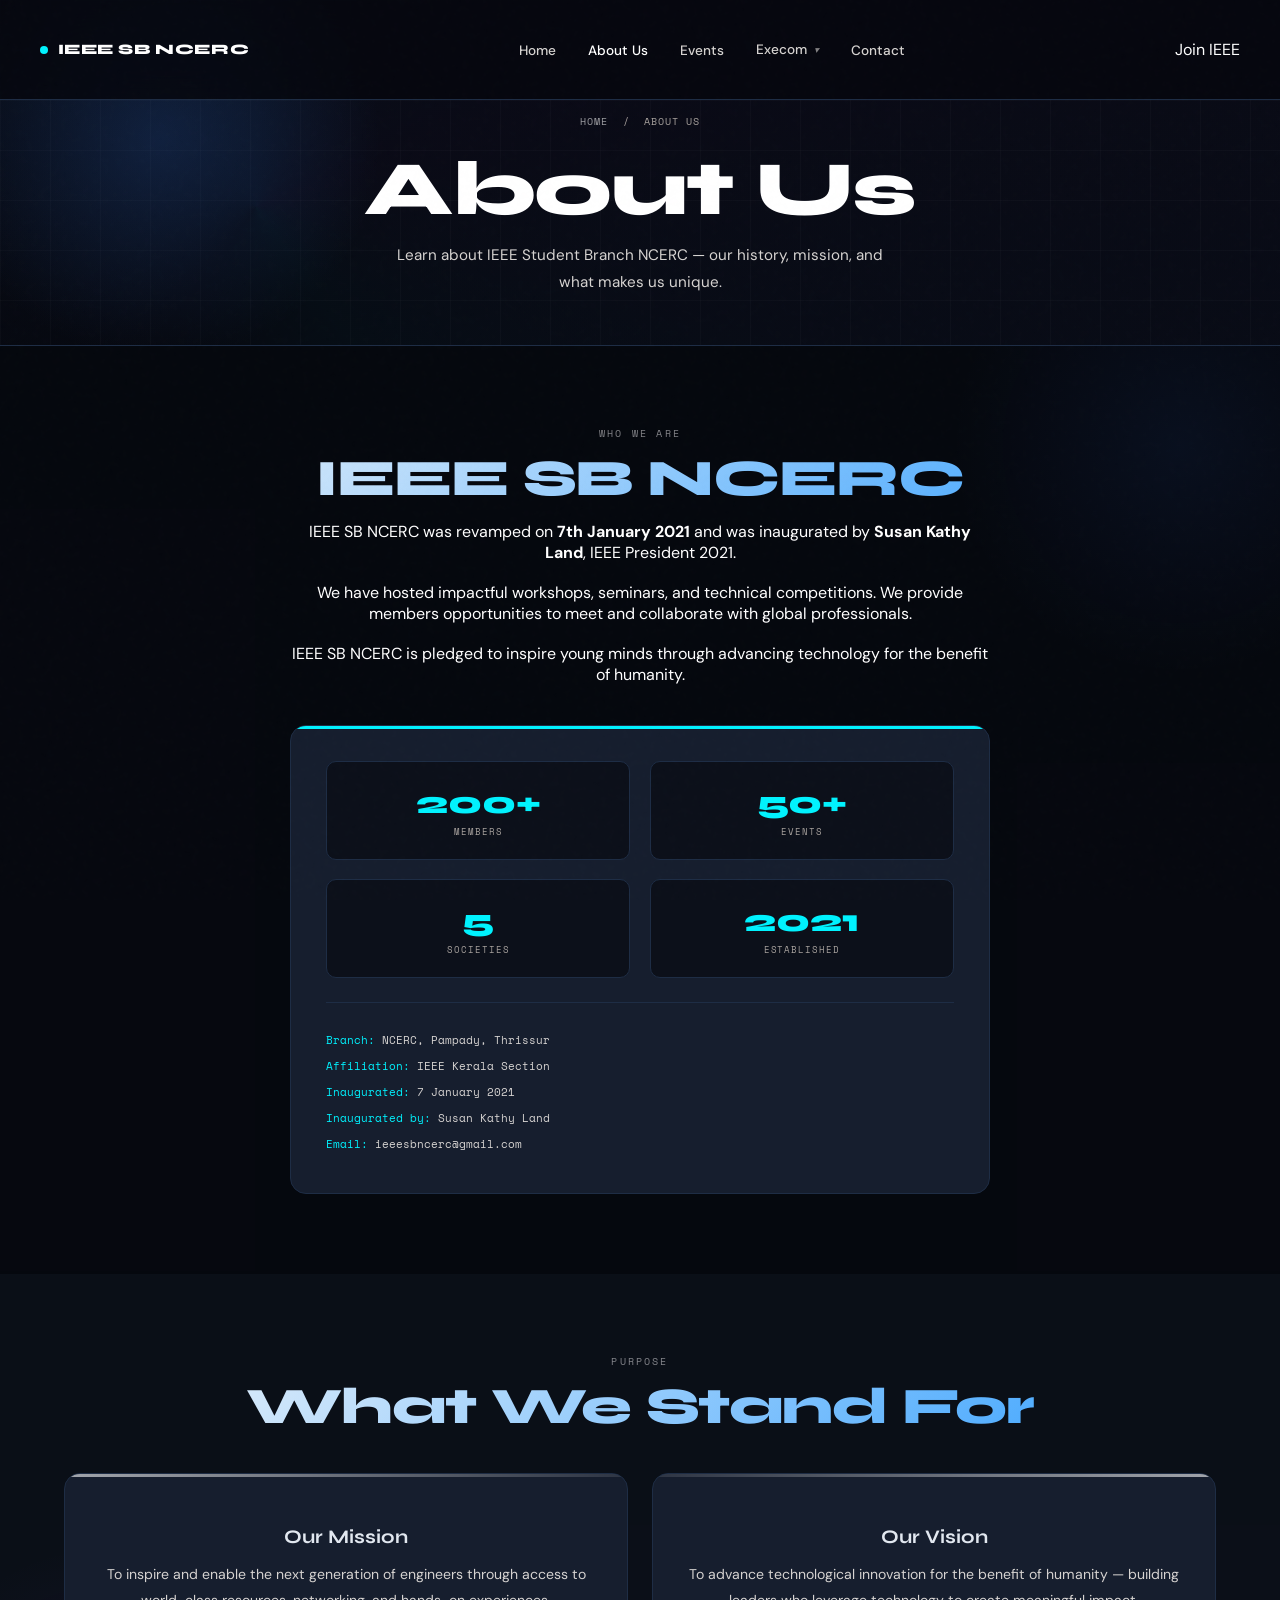
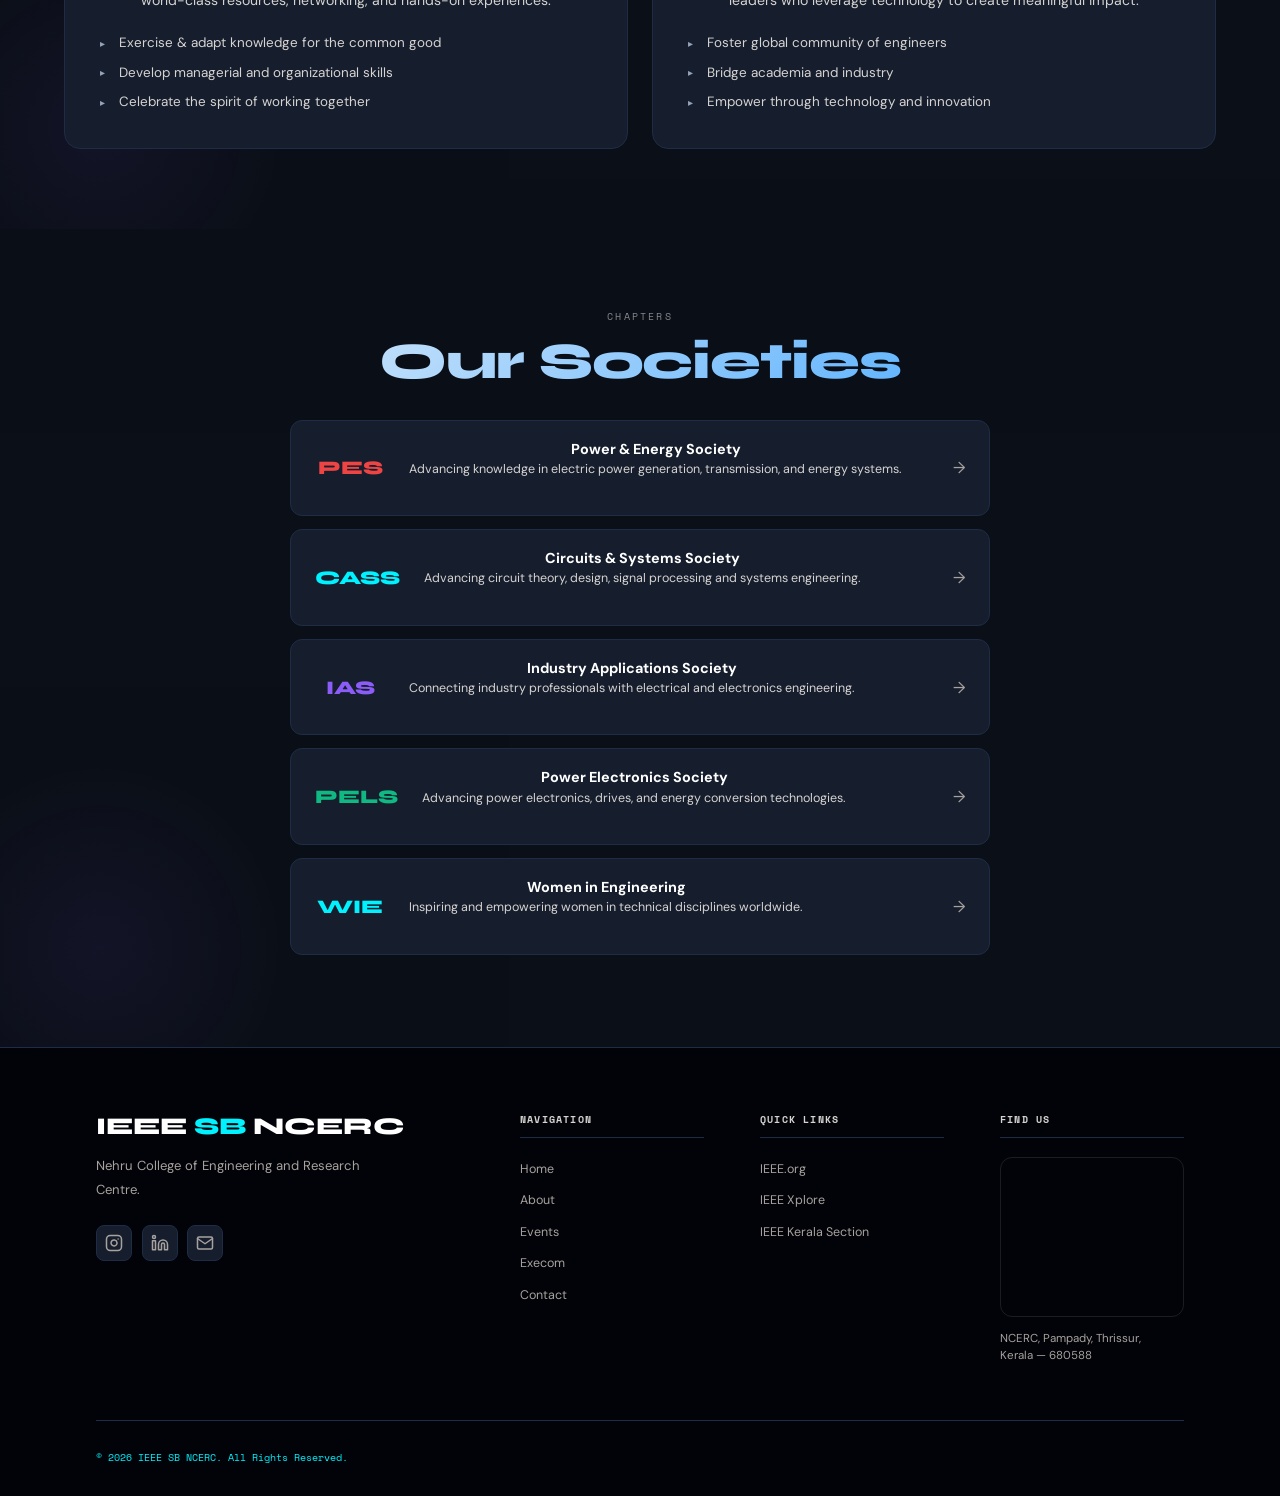
==== commit 9fae19a1: "Add 2023-2024 Execom to Past Execom page and update navigation labels" ====
--- a/about.html
+++ b/about.html
@@ -102,7 +102,7 @@
       <a href="team.html" class="dropbtn">Execom <i>▾</i></a>
       <ul class="dropdown-content">
         <li><a href="team.html">Present (2026)</a></li>
-        <li><a href="past-execom.html">Past (2025)</a></li>
+        <li><a href="past-execom.html">Past Execom</a></li>
       </ul>
     </li>
     <li><a href="contact.html">Contact</a></li>
@@ -115,8 +115,14 @@
   <a href="index.html">Home</a>
   <a href="about.html" class="active">About Us</a>
   <a href="events.html">Events</a>
-  <a href="team.html">Present (2026)</a>
-  <a href="past-execom.html">Past (2025)</a>
+  <div class="mobile-execom-toggle" id="mobileExecomToggle">
+    <span>Execom</span>
+    <span class="mobile-execom-arrow">▾</span>
+  </div>
+  <div class="mobile-execom-sub" id="mobileExecomSub">
+    <a href="team.html">Present (2026)</a>
+    <a href="past-execom.html">Past Execom</a>
+  </div>
   <a href="contact.html">Contact</a>
 </div>
 <div class="mobile-backdrop"></div>
@@ -140,10 +146,10 @@
     <div style="max-width:700px;margin:2.5rem auto 0;">
       <div class="about-card">
         <div class="about-stat-grid">
-          <div class="about-stat"><div class="num">200+</div><div class="lbl">Members</div></div>
-          <div class="about-stat"><div class="num">50+</div><div class="lbl">Events</div></div>
-          <div class="about-stat"><div class="num">5</div><div class="lbl">Societies</div></div>
-          <div class="about-stat"><div class="num">2021</div><div class="lbl">Established</div></div>
+          <div class="about-stat magnetic"><div class="num">200+</div><div class="lbl">Members</div></div>
+          <div class="about-stat magnetic"><div class="num">50+</div><div class="lbl">Events</div></div>
+          <div class="about-stat magnetic"><div class="num">5</div><div class="lbl">Societies</div></div>
+          <div class="about-stat magnetic"><div class="num">2021</div><div class="lbl">Established</div></div>
         </div>
         <div class="about-founded" style="text-align:left;">
           <span>Branch:</span> NCERC, Pampady, Thrissur<br>
@@ -163,7 +169,7 @@
     <h2 class="section-title">What We Stand For</h2>
     <div class="mv-grid">
       <div class="mv-card mv-card-mission">
-        <span class="mv-icon">🚀</span>
+        <span class="mv-icon"></span>
         <div class="mv-heading">Our Mission</div>
         <p class="mv-text">To inspire and enable the next generation of engineers through access to world-class resources, networking, and hands-on experiences.</p>
         <ul class="mv-list">
@@ -173,7 +179,7 @@
         </ul>
       </div>
       <div class="mv-card mv-card-vision" id="vision">
-        <span class="mv-icon">👁️</span>
+        <span class="mv-icon"></span>
         <div class="mv-heading">Our Vision</div>
         <p class="mv-text">To advance technological innovation for the benefit of humanity — building leaders who leverage technology to create meaningful impact.</p>
         <ul class="mv-list">
@@ -203,10 +209,25 @@
 <footer>
   <div class="footer-inner">
     <div class="footer-top">
-      <div><div class="footer-brand">IEEE <span>SB</span> NCERC</div><p class="footer-tagline">Nehru College of Engineering and Research Centre.</p><div class="footer-social"><a href="https://www.instagram.com/ieee_sb_ncerc?igsh=YThnZ294OHE1N3Fs" target="_blank" class="social-btn">IG</a><a href="#" class="social-btn">LI</a><a href="mailto:ieeesbncerc@gmail.com" class="social-btn">@</a></div></div>
+      <div><div class="footer-brand">IEEE <span>SB</span> NCERC</div><p class="footer-tagline">Nehru College of Engineering and Research Centre.</p><div class="footer-social">
+          <a href="https://www.instagram.com/ieee_sb_ncerc?igsh=YThnZ294OHE1N3Fs" target="_blank" class="social-btn" aria-label="Instagram">
+            <svg width="18" height="18" viewBox="0 0 24 24" fill="none" stroke="currentColor" stroke-width="2" stroke-linecap="round" stroke-linejoin="round"><rect x="2" y="2" width="20" height="20" rx="5" ry="5"></rect><path d="M16 11.37A4 4 0 1 1 12.63 8 4 4 0 0 1 16 11.37z"></path><line x1="17.5" y1="6.5" x2="17.51" y2="6.5"></line></svg>
+          </a>
+          <a href="https://www.linkedin.com/in/ieee-student-branch-ncerc-702a60202?utm_source=share_via&amp;utm_content=profile&amp;utm_medium=member_android" target="_blank" class="social-btn" aria-label="LinkedIn">
+            <svg width="18" height="18" viewBox="0 0 24 24" fill="none" stroke="currentColor" stroke-width="2" stroke-linecap="round" stroke-linejoin="round"><path d="M16 8a6 6 0 0 1 6 6v7h-4v-7a2 2 0 0 0-2-2 2 2 0 0 0-2 2v7h-4v-7a6 6 0 0 1 6-6z"></path><rect x="2" y="9" width="4" height="12"></rect><circle cx="4" cy="4" r="2"></circle></svg>
+          </a>
+          <a href="mailto:ieeesbncerc@gmail.com" class="social-btn" aria-label="Email">
+            <svg width="18" height="18" viewBox="0 0 24 24" fill="none" stroke="currentColor" stroke-width="2" stroke-linecap="round" stroke-linejoin="round"><path d="M4 4h16c1.1 0 2 .9 2 2v12c0 1.1-.9 2-2 2H4c-1.1 0-2-.9-2-2V6c0-1.1.9-2 2-2z"></path><polyline points="22,6 12,13 2,6"></polyline></svg>
+          </a>
+        </div></div>
       <div class="footer-col"><h4>Navigation</h4><ul><li><a href="index.html">Home</a></li><li><a href="about.html">About</a></li><li><a href="events.html">Events</a></li><li><a href="team.html">Execom</a></li><li><a href="contact.html">Contact</a></li></ul></div>
       <div class="footer-col"><h4>Quick Links</h4><ul><li><a href="https://ieee.org" target="_blank">IEEE.org</a></li><li><a href="https://ieeexplore.ieee.org" target="_blank">IEEE Xplore</a></li><li><a href="https://ieeekerala.org" target="_blank">IEEE Kerala Section</a></li></ul></div>
-      <div class="footer-col"><h4>Contact</h4><ul><li><a href="mailto:ieeesbncerc@gmail.com">ieeesbncerc@gmail.com</a></li><li style="color:var(--muted);font-size:.72rem;line-height:1.8;">Pampady, Thrissur,<br>Kerala — 680588</li></ul></div>
+      <div class="footer-col"><h4>Find Us</h4>
+        <div style="margin-top: 0.5rem; width: 100%; height: 160px; border-radius: 12px; overflow: hidden; border: 1px solid rgba(255,255,255,0.1);">
+          <iframe src="https://www.google.com/maps/embed?pb=!1m18!1m12!1m3!1d15682.482025143896!2d76.3862217!3d10.7424683!2m3!1f0!2f0!3f0!3m2!1i1024!2i768!4f13.1!3m3!1m2!1s0x3ba7c64bb7291a13%3A0xeab49dc0b6910636!2sNehru%20College%20of%20Engineering%20and%20Research%20Centre%20(NCERC)!5e0!3m2!1sen!2sin!4v1700688380000!5m2!1sen!2sin" width="100%" height="100%" style="border:0; filter: invert(90%) hue-rotate(180deg) brightness(85%);" allowfullscreen="" loading="eager" referrerpolicy="no-referrer-when-downgrade"></iframe>
+        </div>
+        <p style="font-size: 0.72rem; color: var(--muted); margin-top: 0.8rem; line-height: 1.5;">NCERC, Pampady, Thrissur,<br>Kerala — 680588</p>
+      </div>
     </div>
     <div class="footer-bottom"><span>© 2026 IEEE SB NCERC. All Rights Reserved.</span></div>
   </div>
--- a/css/style.css
+++ b/css/style.css
@@ -225,6 +225,30 @@
 .mobile-menu a:last-child { border-bottom:none; }
 .mobile-menu a:hover, .mobile-menu a.active { color:#fff; padding-left:0.5rem; }
 
+/* Mobile Execom Accordion */
+.mobile-execom-toggle {
+  font-size:1rem; color:var(--text2); font-family:var(--sans);
+  padding:1rem 0; border-bottom:1px solid var(--border);
+  display:flex; justify-content:space-between; align-items:center;
+  cursor:pointer; transition:color 0.2s;
+}
+.mobile-execom-toggle:hover { color:#fff; }
+.mobile-execom-toggle.open { color:#fff; }
+.mobile-execom-arrow { font-size:0.75rem; transition:transform 0.25s; }
+.mobile-execom-toggle.open .mobile-execom-arrow { transform:rotate(180deg); }
+.mobile-execom-sub {
+  display:none; flex-direction:column;
+  background:rgba(255,255,255,0.03); border-bottom:1px solid var(--border);
+}
+.mobile-execom-sub.open { display:flex; }
+.mobile-execom-sub a {
+  padding:0.7rem 0 0.7rem 1.2rem !important; font-size:0.9rem !important;
+  border-bottom:1px solid rgba(255,255,255,0.05) !important;
+  color:var(--muted) !important;
+}
+.mobile-execom-sub a:last-child { border-bottom:none !important; }
+.mobile-execom-sub a:hover { color:#fff !important; padding-left:1.6rem !important; }
+
 /* Backdrop — blocks all page interaction when menu is open */
 .mobile-backdrop {
   display:none;
@@ -720,7 +744,7 @@
 .poster-tagline { font-family:var(--mono); font-size:0.58rem; color:rgba(255,255,255,0.4); letter-spacing:0.12em; text-transform:uppercase; }
 
 /* ── STUNNING ANNOUNCEMENT BOX (Bento Redesign) ── */
-#announcement-section { padding: 10rem 2.5rem; position: relative; overflow: hidden; background: #06080f; }
+#announcement-section { padding: 4rem 2.5rem; position: relative; overflow: hidden; background: #06080f; }
 .stunning-box {
   max-width: 1240px; margin: 0 auto; padding: 5rem;
   border-radius: 40px; border: 1px solid rgba(255, 255, 255, 0.1);
@@ -797,19 +821,17 @@
 
 .quote-area { margin-bottom: 2.5rem; }
 .quote-txt {
-  font-family: var(--display); font-weight: 700; font-size: clamp(1.4rem, 2.5vw, 1.8rem);
-  line-height: 1.35; font-style: italic; color: #fff; margin-bottom: 0.8rem;
-  background: linear-gradient(135deg, #fff, #93c5fd, #4facfe);
-  -webkit-background-clip: text; background-clip: text; -webkit-text-fill-color: transparent;
-}
-.quote-by { font-family: var(--mono); font-size: 0.75rem; color: var(--accent); letter-spacing: 0.2em; text-transform: uppercase; font-weight: 700; }
+  font-family: var(--sans); font-weight: 400; font-size: clamp(1rem, 2vw, 1.2rem);
+  line-height: 1.6; font-style: italic; color: var(--text2); margin-bottom: 0.8rem;
+}
+.quote-by { font-family: var(--sans); font-size: 0.85rem; color: var(--muted); font-weight: 500; }
 
 .box-title {
-  font-family: var(--display); font-weight: 800; font-size: clamp(2.2rem, 4.5vw, 3.2rem);
-  line-height: 0.95; color: #fff; margin-bottom: 1.5rem; letter-spacing: -0.03em;
-}
-.box-title span { color: var(--accent); background: linear-gradient(135deg, #fff, var(--accent)); -webkit-background-clip: text; background-clip: text; -webkit-text-fill-color: transparent; }
-.box-p { font-size: 1rem; line-height: 1.7; color: var(--text2); max-width: 500px; }
+  font-family: var(--sans); font-weight: 600; font-size: clamp(1.4rem, 2.5vw, 2rem);
+  line-height: 1.3; color: var(--text); margin-bottom: 1.5rem;
+}
+.box-title span { color: var(--text); }
+.box-p { font-size: 0.95rem; line-height: 1.75; color: var(--text2); max-width: 500px; }
 
 @media (max-width: 1100px) {
   .box-grid { grid-template-columns: 1fr; gap: 4rem; text-align: center; }
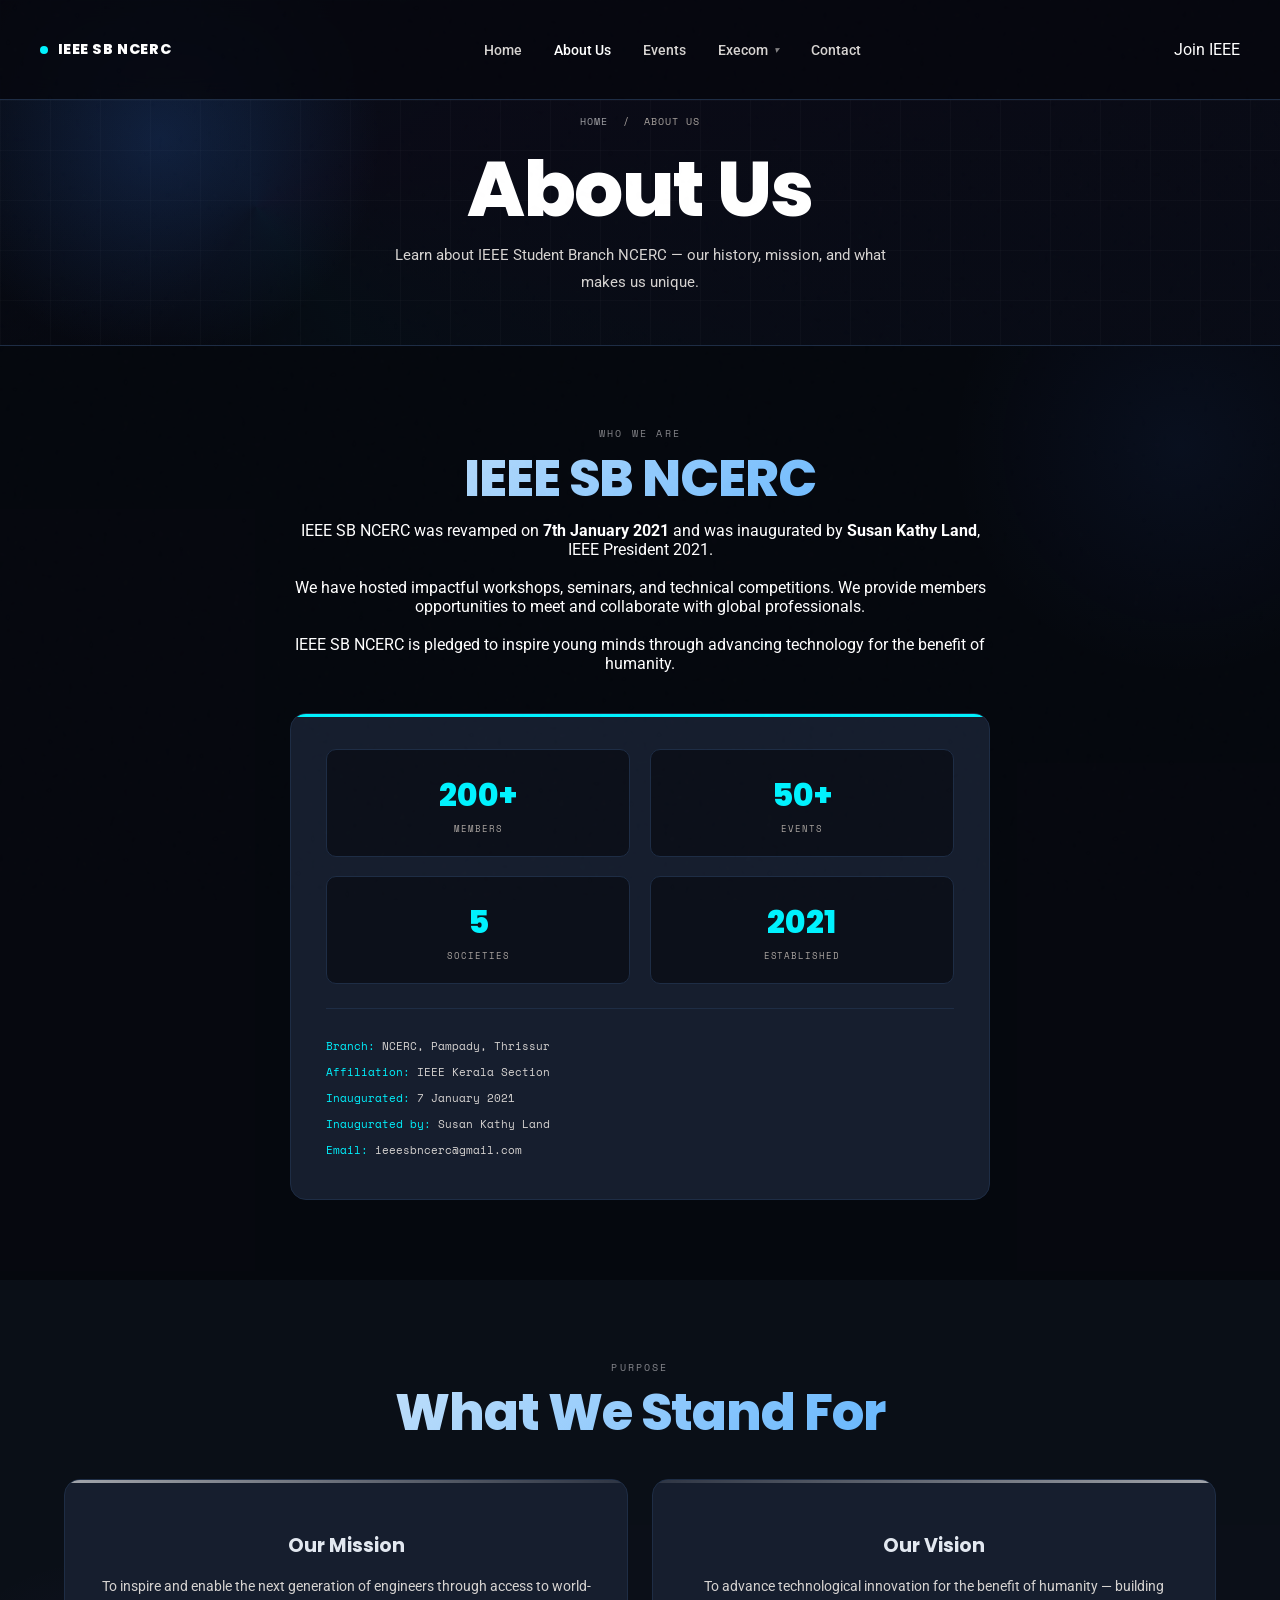
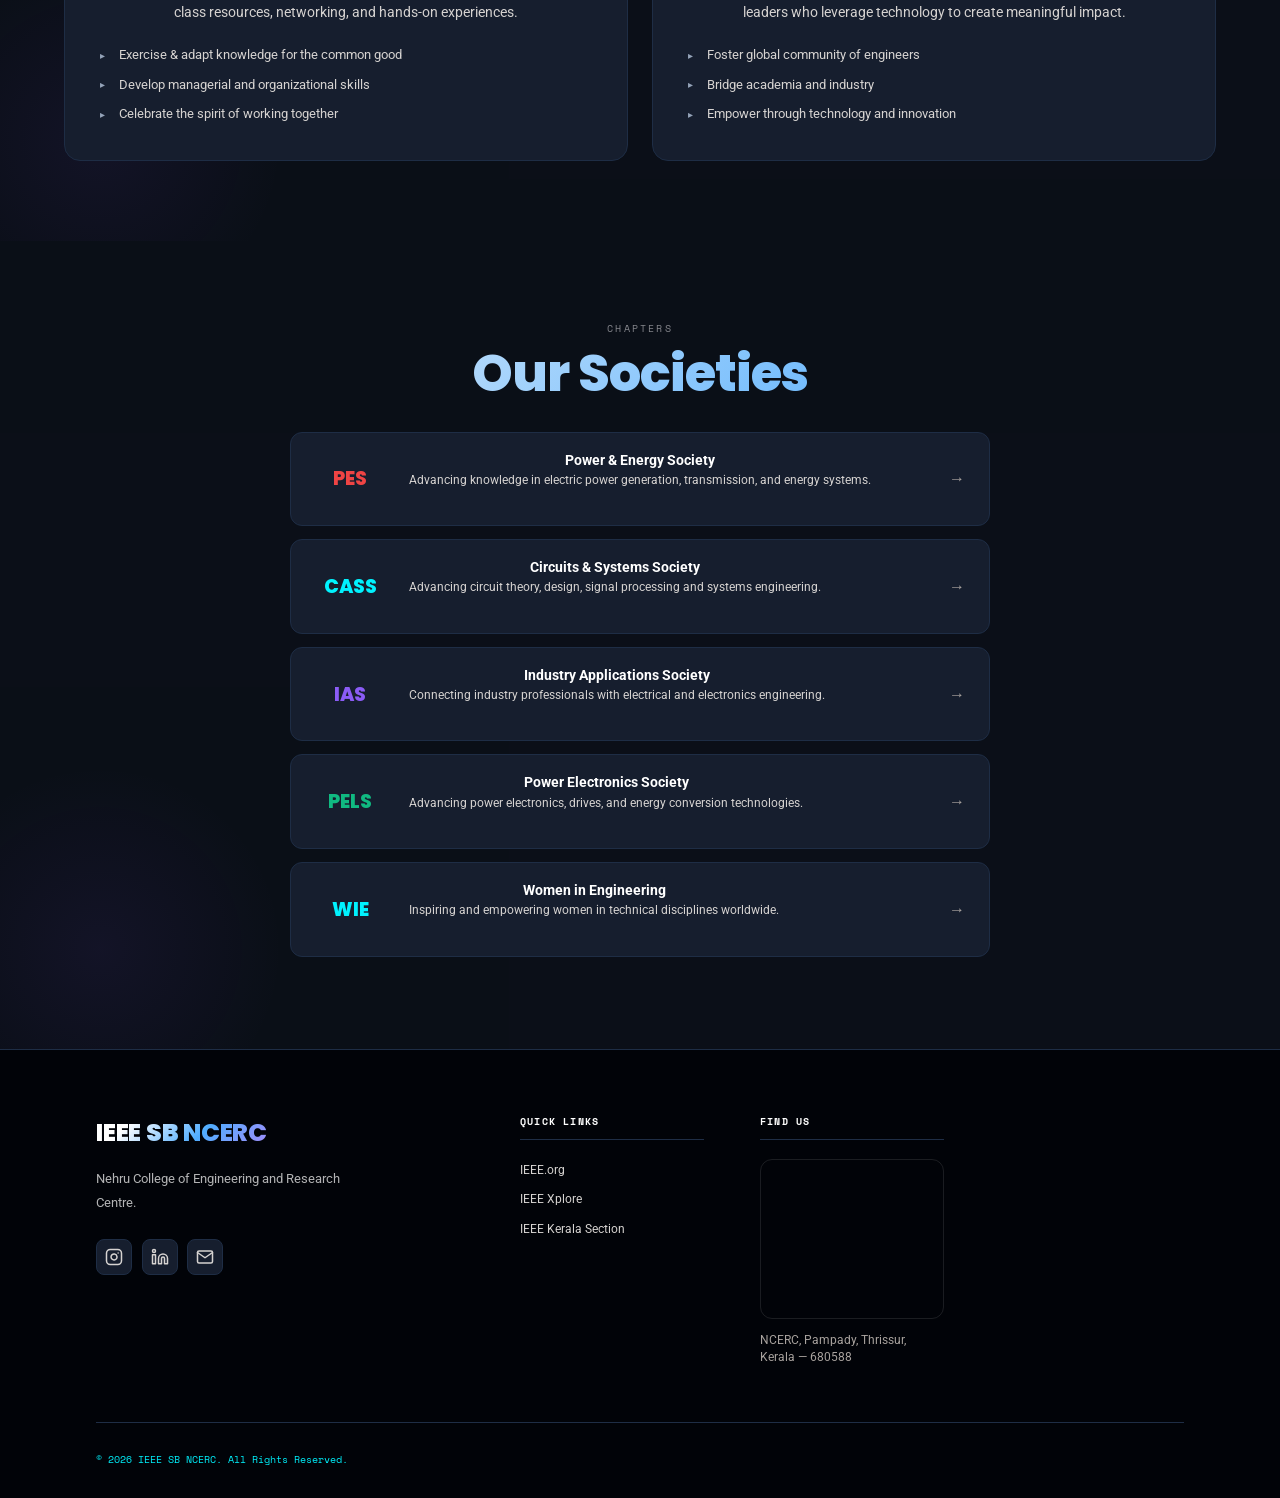
==== commit be936376: "Update Execom, Societies, Footers, and Faculty Advisor" ====
--- a/about.html
+++ b/about.html
@@ -220,7 +220,7 @@
             <svg width="18" height="18" viewBox="0 0 24 24" fill="none" stroke="currentColor" stroke-width="2" stroke-linecap="round" stroke-linejoin="round"><path d="M4 4h16c1.1 0 2 .9 2 2v12c0 1.1-.9 2-2 2H4c-1.1 0-2-.9-2-2V6c0-1.1.9-2 2-2z"></path><polyline points="22,6 12,13 2,6"></polyline></svg>
           </a>
         </div></div>
-      <div class="footer-col"><h4>Navigation</h4><ul><li><a href="index.html">Home</a></li><li><a href="about.html">About</a></li><li><a href="events.html">Events</a></li><li><a href="team.html">Execom</a></li><li><a href="contact.html">Contact</a></li></ul></div>
+
       <div class="footer-col"><h4>Quick Links</h4><ul><li><a href="https://ieee.org" target="_blank">IEEE.org</a></li><li><a href="https://ieeexplore.ieee.org" target="_blank">IEEE Xplore</a></li><li><a href="https://ieeekerala.org" target="_blank">IEEE Kerala Section</a></li></ul></div>
       <div class="footer-col"><h4>Find Us</h4>
         <div style="margin-top: 0.5rem; width: 100%; height: 160px; border-radius: 12px; overflow: hidden; border: 1px solid rgba(255,255,255,0.1);">
--- a/css/style.css
+++ b/css/style.css
@@ -2,7 +2,7 @@
    IEEE SB NCERC — Full Site Animated
    Dark premium theme — animations everywhere
    ============================================ */
-@import url('https://fonts.googleapis.com/css2?family=Space+Mono:wght@400;700&family=Syne:wght@400;600;700;800&family=DM+Sans:wght@300;400;500;600;700&display=swap');
+@import url('https://fonts.googleapis.com/css2?family=Poppins:wght@400;600;700;800&family=Roboto:wght@300;400;500;700&family=Space+Mono:wght@400;700&display=swap');
 
 :root {
   --bg:      #06080f;
@@ -22,8 +22,8 @@
   --text2:   #d6d3d1;
   --muted:   #a8a29e;
   --mono:    'Space Mono', monospace;
-  --sans:    'DM Sans', sans-serif;
-  --display: 'Syne', sans-serif;
+  --sans:    'Roboto', sans-serif;
+  --display: 'Poppins', sans-serif;
   --radius:  12px;
   --nav-h:   66px;
   --ease-human: cubic-bezier(0.4, 0, 0.2, 1);
@@ -39,16 +39,20 @@
 ul { list-style:none; }
 
 /* Human touch: Subtle film grain texture & Atmospheric Light Leaks */
+/* Optimized: Reduced filter complexity and disabled on mobile for performance */
 body::after {
   content: "";
   position: fixed;
   inset: 0;
   width: 100%;
   height: 100%;
-  background-image: url("data:image/svg+xml,%3Csvg viewBox='0 0 200 200' xmlns='http://www.w3.org/2000/svg'%3E%3Cfilter id='noiseFilter'%3E%3CfeTurbulence type='fractalNoise' baseFrequency='0.65' numOctaves='3' stitchTiles='stitch'/%3E%3C/filter%3E%3Crect width='100%25' height='100%25' filter='url(%23noiseFilter)'/%3E%3C/svg%3E");
-  opacity: 0.012;
+  background-image: url("data:image/svg+xml,%3Csvg viewBox='0 0 200 200' xmlns='http://www.w3.org/2000/svg'%3E%3Cfilter id='noiseFilter'%3E%3CfeTurbulence type='fractalNoise' baseFrequency='0.65' numOctaves='1' stitchTiles='stitch'/%3E%3C/filter%3E%3Crect width='100%25' height='100%25' filter='url(%23noiseFilter)'/%3E%3C/svg%3E");
+  opacity: 0.01;
   pointer-events: none;
   z-index: 9999;
+}
+@media (max-width: 768px) {
+  body::after { display: none; }
 }
 
 /* Atmospheric Glows (Wonderland Light Leaks) */
@@ -83,7 +87,7 @@
 .page-loader {
   position:fixed; inset:0; background:var(--bg); z-index:10000;
   display:flex; align-items:center; justify-content:center;
-  transition:opacity 0.6s ease, visibility 0.6s;
+  transition:opacity 0.2s ease, visibility 0.2s;
 }
 .page-loader.hidden { opacity:0; visibility:hidden; pointer-events:none; }
 .loader-text {
@@ -105,9 +109,10 @@
   display:flex; align-items:center; justify-content:space-between;
   padding:0 2.5rem;
   background:rgba(6,8,15,0.85);
-  backdrop-filter:blur(20px);
+  backdrop-filter:blur(12px); /* Reduced from 20px */
+  -webkit-backdrop-filter:blur(12px);
   border-bottom:1px solid var(--border);
-  transition:all 0.3s;
+  transition:all 0.15s;
 }
 #navbar.scrolled { background:rgba(6,8,15,0.97); box-shadow:0 4px 30px rgba(0,0,0,0.5); height:80px; }
 .nav-brand {
@@ -115,7 +120,7 @@
   color:#fff; letter-spacing:0.04em; display:flex; align-items:center; gap:0.6rem;
 }
 .nav-brand-dot { width:8px; height:8px; background:var(--accent); border-radius:50%; animation:pulse 2s infinite; flex-shrink:0; }
-.nav-logo-img { height:85px; width:auto; max-width:100%; object-fit:contain; display:block; transition:height 0.3s; }
+.nav-logo-img { height:85px; width:auto; max-width:100%; object-fit:contain; display:block; transition:height 0.15s; }
 #navbar.scrolled .nav-logo-img { height:65px; }
 @keyframes pulse { 0%,100%{opacity:1;transform:scale(1)} 50%{opacity:0.5;transform:scale(0.8)} }
 .nav-links { display:flex; align-items:center; gap:2rem; }
@@ -140,7 +145,7 @@
   box-shadow: 
     0 10px 40px rgba(0,0,0,0.2),
     inset 0 0 20px rgba(255,255,255,0.02);
-  transition: all 0.4s var(--ease-human);
+  transition: all 0.2s var(--ease-human);
   animation: gentleFloat 8s infinite ease-in-out;
 }
 .glass-card-wonder:hover {
@@ -159,7 +164,7 @@
 }
 
 
-.reveal-stagger { opacity: 0; transform: translateY(40px); transition: all 0.8s var(--ease-human); }
+.reveal-stagger { opacity: 0; transform: translateY(40px); transition: all 0.4s var(--ease-human); }
 .reveal-stagger.visible { opacity: 1; transform: translateY(0); }
 
 .btn-join-nav:hover { background:var(--accent2); box-shadow:0 0 30px rgba(59,130,246,0.5); transform:translateY(-1px); }
@@ -183,13 +188,13 @@
 }
 .dropdown-content a::after { display:none !important; }
 .dropdown-content a:hover { background:rgba(255,255,255,0.06); color:#fff !important; padding-left:1.5rem; }
-.dropdown:hover .dropdown-content { display:block; animation:navFadeUp 0.3s ease forwards; }
+.dropdown:hover .dropdown-content { display:block; animation:navFadeUp 0.15s ease forwards; }
 @keyframes navFadeUp { from{opacity:0;transform:translateX(-50%) translateY(10px)} to{opacity:1;transform:translateX(-50%) translateY(0)} }
 .dropbtn { display:flex; align-items:center; gap:0.4rem; }
 .dropbtn i { font-size:0.6rem; opacity:0.6; transition:transform 0.3s; }
 .dropdown:hover .dropbtn i { transform:rotate(180deg); opacity:1; }
 .hamburger { display:none; flex-direction:column; gap:5px; cursor:pointer; }
-.hamburger span { display:block; width:22px; height:1.5px; background:var(--text2); transition:all 0.3s; }
+.hamburger span { display:block; width:22px; height:1.5px; background:var(--text2); transition:all 0.1s; }
 .hamburger.open span:nth-child(1) { transform:translateY(6.5px) rotate(45deg); }
 .hamburger.open span:nth-child(2) { opacity:0; }
 .hamburger.open span:nth-child(3) { transform:translateY(-6.5px) rotate(-45deg); }
@@ -234,7 +239,7 @@
 }
 .mobile-execom-toggle:hover { color:#fff; }
 .mobile-execom-toggle.open { color:#fff; }
-.mobile-execom-arrow { font-size:0.75rem; transition:transform 0.25s; }
+.mobile-execom-arrow { font-size:0.75rem; transition:transform 0.1s; }
 .mobile-execom-toggle.open .mobile-execom-arrow { transform:rotate(180deg); }
 .mobile-execom-sub {
   display:none; flex-direction:column;
@@ -280,7 +285,7 @@
   padding:0.4rem 1.2rem; border-radius:100px;
   font-family:var(--mono); font-size:0.65rem; color:var(--accent);
   text-transform:uppercase; letter-spacing:0.18em;
-  margin-bottom:2rem; animation:fadeDown 0.8s var(--ease-human) forwards;
+  margin-bottom:2rem; animation:fadeDown 0.4s var(--ease-human) forwards;
 }
 .hero-badge-dot { width:6px; height:6px; background:var(--accent); border-radius:50%; animation:pulse 1.5s infinite; }
 .hero-title {
@@ -289,7 +294,7 @@
   line-height:1.05; color:#fff; max-width:800px;
   text-shadow:0 0 80px rgba(59,130,246,0.25);
   letter-spacing:-0.04em; /* Tighter tracking for impact */
-  animation:fadeUp 0.9s var(--ease-human) forwards; opacity:0; animation-delay:0.5s;
+  animation:fadeUp 0.5s var(--ease-human) forwards; opacity:0; animation-delay:0.1s;
 }
 .hero-title .highlight {
   background: linear-gradient(135deg, #fff 0%, #d4d4d8 40%, #4facfe 70%, #a78bfa 100%);
@@ -301,11 +306,11 @@
   font-size:clamp(0.95rem, 1.8vw, 1.15rem); color:var(--text2);
   max-width:620px; line-height:1.75; margin-bottom:2.5rem;
   letter-spacing:0.03em; /* More breathable subtext */
-  animation:fadeUp 0.9s var(--ease-human) forwards; opacity:0; animation-delay:0.7s;
+  animation:fadeUp 0.9s var(--ease-human) forwards; opacity:0; animation-delay:0.2s;
 }
 .hero-cta {
   display:flex; gap:1rem; margin-top:2.5rem; flex-wrap:wrap; justify-content:center;
-  animation:fadeUp 0.9s ease forwards; opacity:0; animation-delay:0.9s;
+  animation:fadeUp 0.9s ease forwards; opacity:0; animation-delay:0.3s;
 }
 .btn-hero-primary {
   font-family:var(--sans); font-size:0.85rem; font-weight:600;
@@ -318,7 +323,8 @@
   font-family:var(--sans); font-size:0.85rem; font-weight:600;
   padding:0.85rem 2.2rem; background:rgba(255,255,255,0.05); color:#fff;
   border-radius:8px; border:1.5px solid rgba(255,255,255,0.2); cursor:pointer; transition:all 0.25s;
-  backdrop-filter:blur(8px);
+  backdrop-filter:blur(4px); /* Reduced from 8px */
+  -webkit-backdrop-filter:blur(4px);
 }
 .btn-hero-outline:hover { background:rgba(255,255,255,0.12); border-color:rgba(255,255,255,0.5); }
 .hero-scroll {
@@ -442,6 +448,37 @@
     height: 150px;
     padding: 1rem;
   }
+}
+
+/* CUSTOM CURSOR REMOVED */
+
+/* ── SCROLL PROGRESS ── */
+#scroll-progress {
+  position: fixed; top: 0; left: 0; width: 0%; height: 3px;
+  background: linear-gradient(90deg, var(--accent), var(--accent2));
+  z-index: 10000; transition: width 0.1s;
+}
+
+/* ── BACK TO TOP ── */
+#back-to-top {
+  position: fixed; bottom: 2rem; right: 2rem;
+  width: 50px; height: 50px; background: var(--surface);
+  border: 1px solid var(--border); border-radius: 50%;
+  display: flex; align-items: center; justify-content: center;
+  color: var(--text); cursor: pointer; opacity: 0; visibility: hidden;
+  transition: all 0.3s var(--ease-human); z-index: 499;
+  transform: translateY(20px);
+}
+#back-to-top.visible { opacity: 1; visibility: visible; transform: translateY(0); }
+#back-to-top:hover { background: var(--accent); color: #fff; transform: translateY(-5px); box-shadow: 0 10px 30px rgba(0, 242, 254, 0.3); }
+
+/* ── MAGNETIC UTILITY ── */
+.magnetic { display: inline-block; transition: transform 0.3s cubic-bezier(0.23, 1, 0.32, 1); }
+
+/* ── REFINED REVEAL ANIMATIONS ── */
+.reveal, .reveal-left, .reveal-right, .reveal-scale {
+  transition-duration: 0.4s !important;
+  transition-timing-function: cubic-bezier(0.16, 1, 0.3, 1) !important;
 }
 
 /* ── EXECOM CARDS ── */
@@ -661,15 +698,28 @@
 footer { background:#020408; border-top:1px solid var(--border); padding:5rem 2.5rem 2.5rem; position:relative; z-index:1; }
 .footer-inner { max-width:1200px; margin:0 auto; }
 .footer-top { display:grid; grid-template-columns:2fr 1fr 1fr 1fr; gap:3.5rem; margin-bottom:3.5rem; }
-.footer-brand { font-family:var(--display); font-weight:800; font-size:1.5rem; color:#fff; margin-bottom:0.8rem; }
-.footer-brand span { color:var(--accent); }
-.footer-tagline { font-size:0.82rem; color:var(--muted); line-height:1.8; margin-bottom:1.5rem; max-width:280px; }
+.footer-brand { 
+  font-family: var(--display); 
+  font-weight: 800; 
+  font-size: 1.55rem; 
+  letter-spacing: -0.01em; 
+  margin-bottom: 1rem; 
+  background: linear-gradient(135deg, #fff 20%, #4facfe 60%, #a78bfa 100%);
+  -webkit-background-clip: text;
+  -webkit-text-fill-color: transparent;
+  background-clip: text;
+  display: inline-block;
+  transition: transform 0.3s ease;
+}
+.footer-brand:hover { transform: scale(1.02); }
+.footer-brand span { font-weight: 900; }
+.footer-tagline { font-size:0.82rem; color:rgba(255,255,255,0.7); line-height:1.8; margin-bottom:1.5rem; max-width:280px; }
 .footer-social { display:flex; gap:0.6rem; }
-.social-btn { width:36px; height:36px; background:var(--surface); border:1px solid var(--border); border-radius:8px; display:flex; align-items:center; justify-content:center; font-family:var(--mono); font-size:0.6rem; color:var(--muted); transition:all 0.2s; }
+.social-btn { width:36px; height:36px; background:var(--surface); border:1px solid var(--border); border-radius:8px; display:flex; align-items:center; justify-content:center; font-family:var(--mono); font-size:0.6rem; color:var(--text2); transition:all 0.2s; }
 .social-btn:hover { background:var(--accent); color:#fff; border-color:var(--accent); transform:translateY(-2px); }
-.footer-col h4 { font-family:var(--mono); font-size:0.62rem; letter-spacing:0.12em; text-transform:uppercase; color:var(--text2); margin-bottom:1.2rem; padding-bottom:0.6rem; border-bottom:1px solid var(--border); }
+.footer-col h4 { font-family:var(--mono); font-size:0.62rem; letter-spacing:0.12em; text-transform:uppercase; color:#fff; margin-bottom:1.2rem; padding-bottom:0.6rem; border-bottom:1px solid var(--border); }
 .footer-col ul li { margin-bottom:0.65rem; }
-.footer-col ul li a { font-size:0.78rem; color:var(--muted); transition:color 0.2s; }
+.footer-col ul li a { font-size:0.78rem; color:var(--text2); transition:color 0.2s; }
 .footer-col ul li a:hover { color:var(--accent); }
 .footer-bottom { border-top:1px solid var(--border); padding-top:1.8rem; display:flex; justify-content:space-between; align-items:center; flex-wrap:wrap; gap:1rem; font-family:var(--mono); font-size:0.6rem; color:var(--muted); }
 .footer-bottom span { color:var(--accent); }
@@ -1726,7 +1776,7 @@
   .societies-wrapper { grid-template-columns: 1fr 1fr !important; }
   .execom-home-grid { grid-template-columns: 1fr 1fr !important; }
   .society-abbr-big { font-size: 1.8rem !important; }
-  #hero h1 { font-size: 1.9rem !important; }
+  .hero-main-title { font-size: clamp(2.8rem,17vw,5rem) !important; white-space: normal !important; word-break: break-word !important; }
 }
 
 /* ── Tablet ── */
@@ -1820,7 +1870,11 @@
 .connect-wrap { position: relative; z-index: 2; }
 /* Fix team */
 .team-section-label { text-align: left !important; }
-.execom-grid { text-align: left !important; }
+.execom-grid { 
+  text-align: left !important; 
+  content-visibility: auto;
+  contain-intrinsic-size: 1px 350px;
+}
 
 /* ── PARTICLE CANVAS FINAL FIX ── */
 #page-bg-canvas {
@@ -1938,7 +1992,7 @@
 
   /* HERO */
   #hero { padding: calc(56px + 1.5rem) 1rem 3rem !important; }
-  #hero h1 { font-size: clamp(1.8rem,7vw,2.8rem) !important; }
+  .hero-main-title { font-size: clamp(3.5rem,20vw,7rem) !important; white-space: normal !important; word-break: break-word !important; }
   .hero-badge { font-size: 0.52rem !important; padding: 0.25rem 0.7rem !important; }
   .hero-sub { font-size: 0.62rem !important; letter-spacing: 0.15em !important; }
   .hero-cta { flex-direction: column !important; align-items: center !important; gap: 0.8rem !important; }
@@ -1988,6 +2042,7 @@
   .execom-name { font-size: 0.82rem !important; }
   .execom-role { font-size: 0.52rem !important; }
   .team-center-wrap { padding: 0 !important; }
+  .member-photo img { filter: none !important; transition: none !important; }
 
   /* WHY JOIN */
   .why-section { padding: 3rem 1rem !important; }
@@ -2052,7 +2107,7 @@
   .societies-wrapper { grid-template-columns: 1fr 1fr !important; }
   .execom-home-grid { grid-template-columns: 1fr 1fr !important; gap: 0.6rem !important; }
   .execom-grid { grid-template-columns: 1fr 1fr !important; gap: 0.6rem !important; }
-  #hero h1 { font-size: 1.7rem !important; }
+  .hero-main-title { font-size: clamp(3rem,18vw,6rem) !important; white-space: normal !important; word-break: break-word !important; }
   .hero-badge { display: none !important; }
   .section-title { font-size: 1.4rem !important; }
   .about-stat .num { font-size: 1.6rem !important; }
@@ -2070,7 +2125,7 @@
 .reveal, .reveal-left, .reveal-right, .reveal-scale {
   opacity: 1 !important;
   transform: none !important;
-  transition: opacity 0.6s ease, transform 0.6s ease !important;
+  transition: opacity 0.3s ease, transform 0.3s ease !important;
 }
 /* But keep hero animations working */
 #hero .hero-badge,
@@ -2090,7 +2145,7 @@
   height: 100vh;
   background: var(--bg2);
   z-index: 2000;
-  transition: right 0.6s cubic-bezier(0.4, 0, 0.2, 1);
+  transition: right 0.3s cubic-bezier(0.4, 0, 0.2, 1);
   box-shadow: -10px 0 40px rgba(0,0,0,0.8);
   display: flex;
   flex-direction: column;
@@ -2151,6 +2206,17 @@
   margin-bottom: 2rem;
 }
 
+.member-grid-4 {
+      display: grid;
+      grid-template-columns: repeat(4, 1fr);
+      gap: 1.5rem;
+      max-width: 1000px;
+      margin: 3rem auto 2rem;
+      padding: 0 1rem;
+      content-visibility: auto;
+      contain-intrinsic-size: 1px 300px;
+    }
+
 .sidebar-meta-grid {
   display: grid;
   grid-template-columns: 1fr;
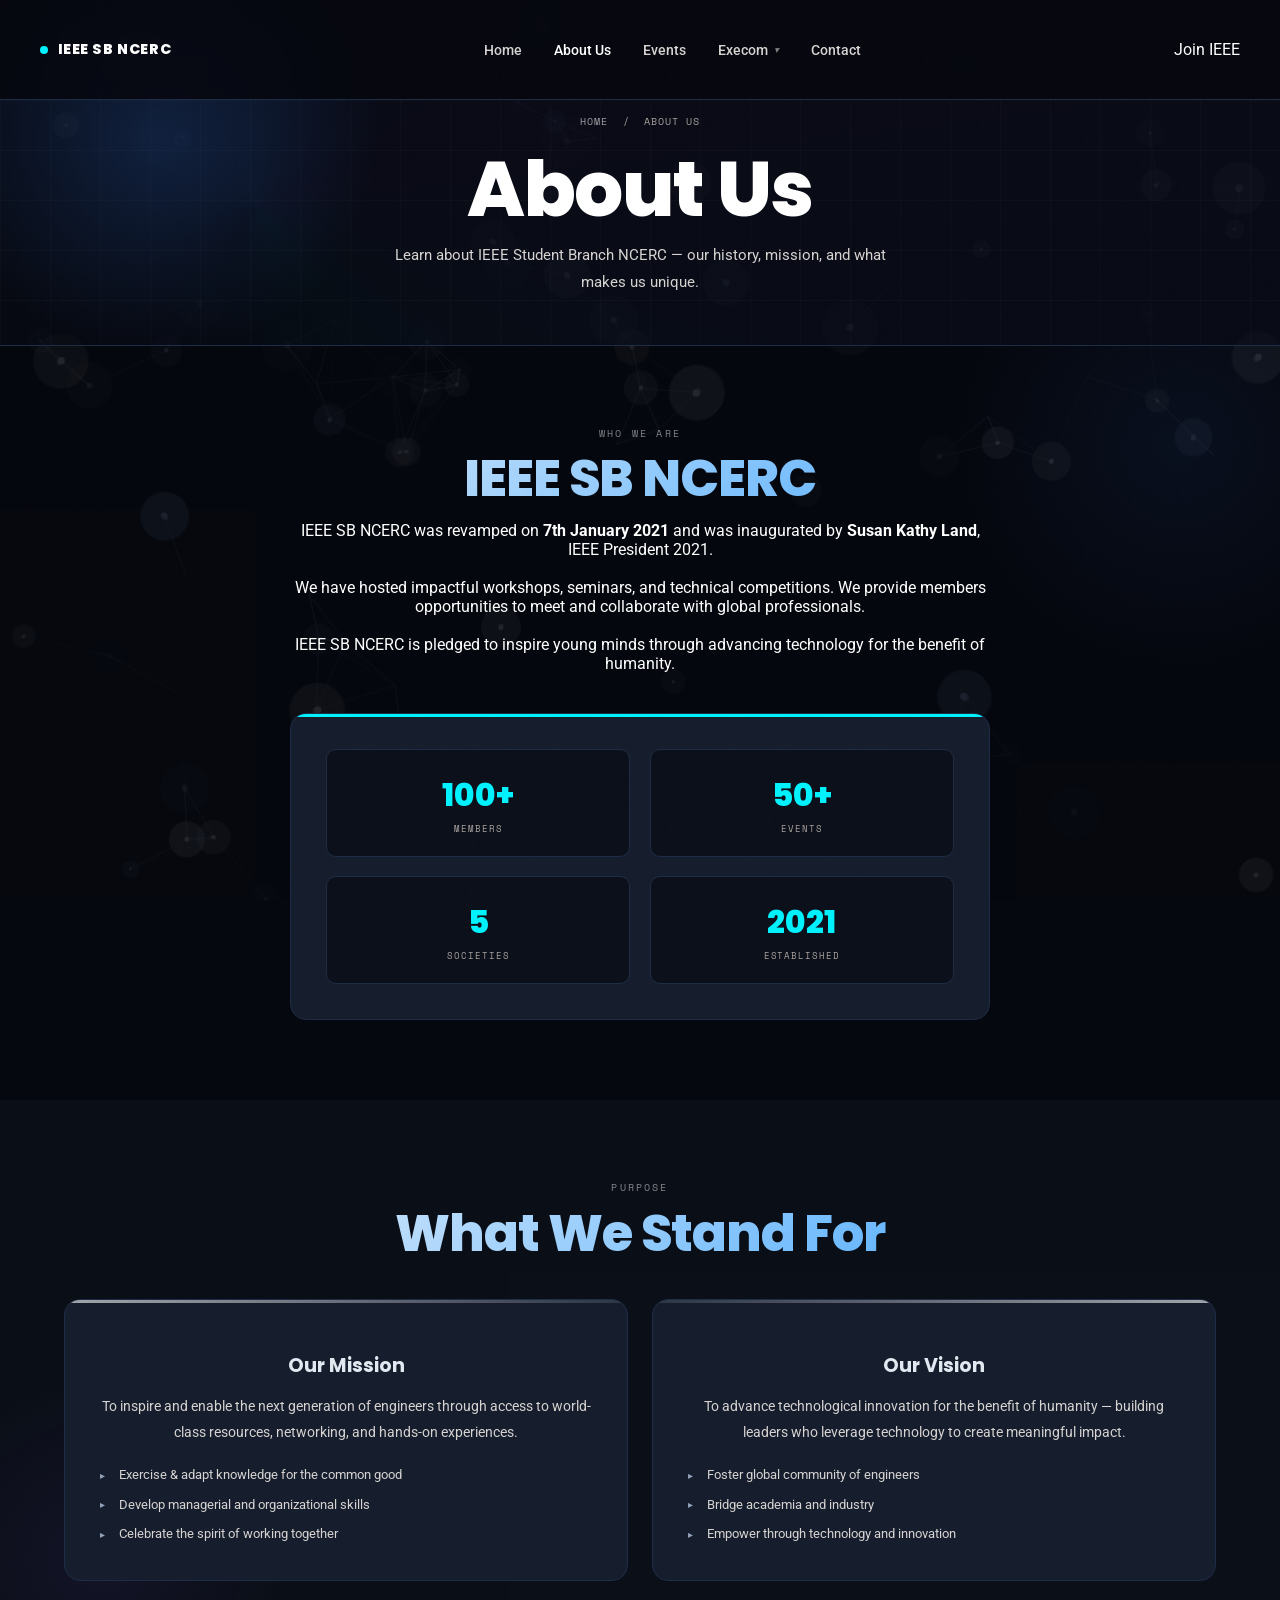
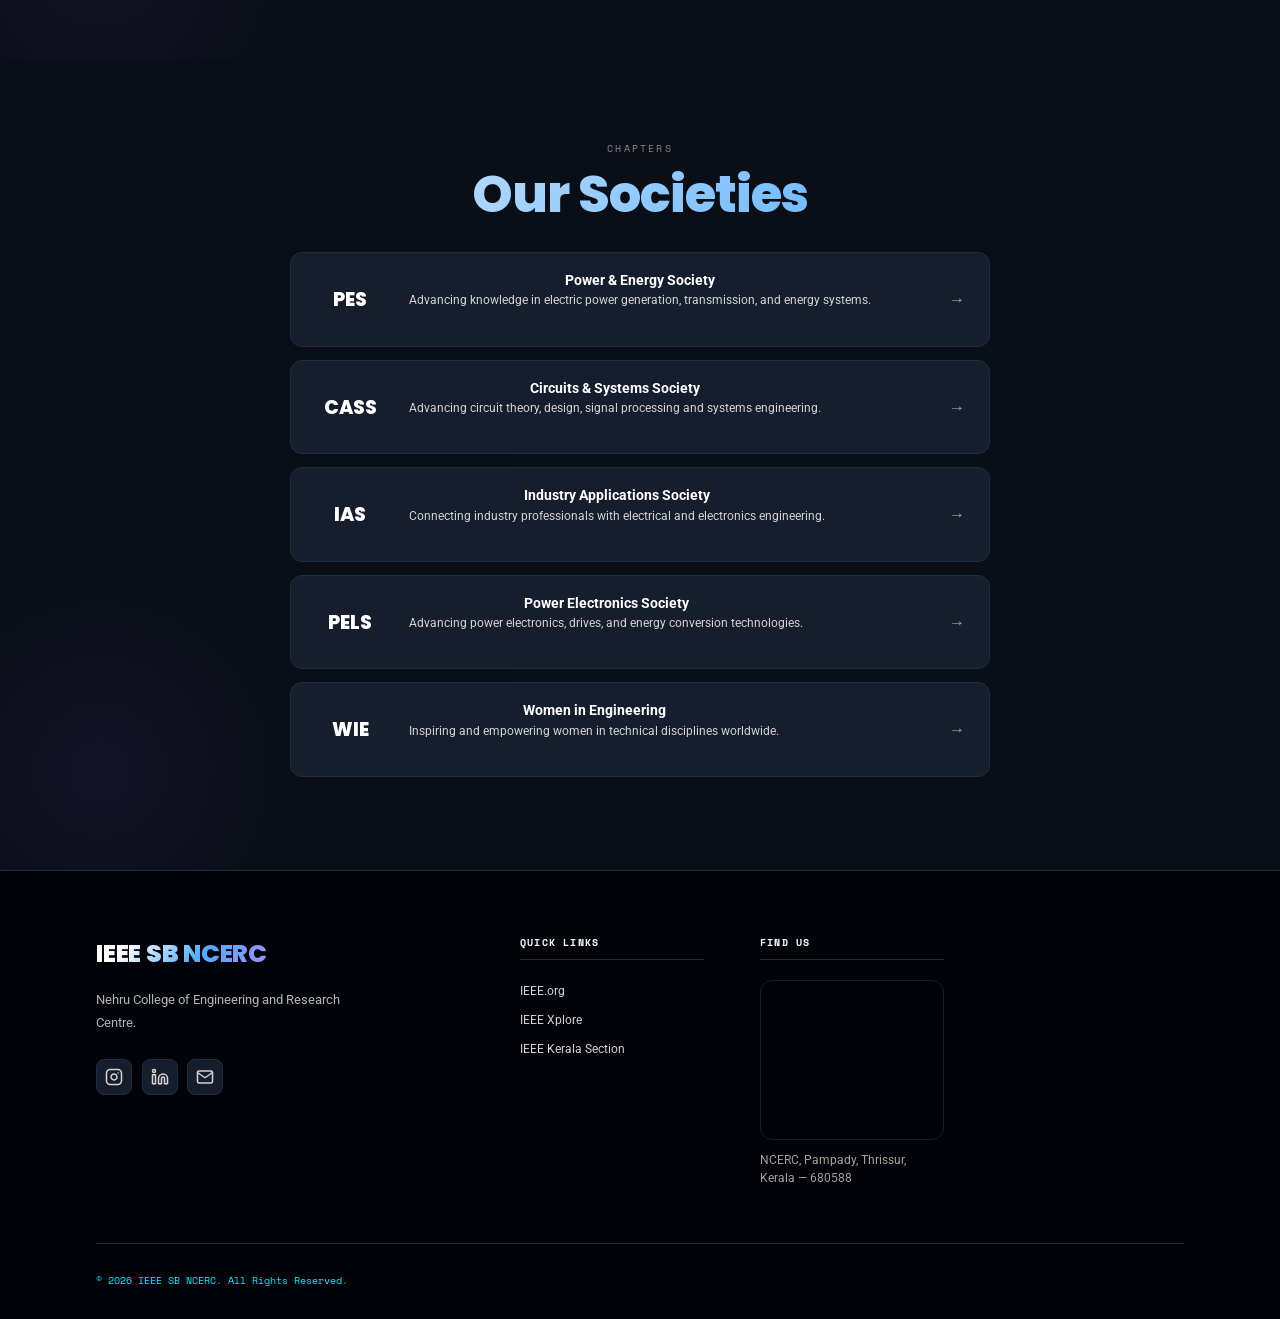
==== commit 7a4b691e: "Optimize performance: canvas animation, image loading, and contact page fix" ====
--- a/about.html
+++ b/about.html
@@ -54,9 +54,9 @@
 .society-row::after{content:'';position:absolute;inset:0;background:linear-gradient(90deg,transparent,rgba(255,255,255,0.03),transparent);transform:translateX(-100%);transition:transform .5s;}
 .society-row:hover::after{transform:translateX(100%);}
 .society-row:hover{border-color:rgba(255,255,255,.3);background:var(--bg3);transform:translateX(10px);box-shadow:0 6px 25px rgba(0,0,0,.3);}
-.society-abbr-tag{font-family:var(--display);font-weight:800;font-size:1.2rem;min-width:70px;color:var(--s-col);transition:text-shadow .3s;}
+.society-abbr-tag{font-family:var(--display);font-weight:800;font-size:1.2rem;min-width:70px;color:#ffffff;transition:text-shadow .3s;}
 .society-row:hover .society-abbr-tag{text-shadow:0 0 25px var(--s-col);}
-.society-row-info h4{font-size:.9rem;font-weight:700;color:var(--text);margin-bottom:.2rem;}
+.society-row-info h4{font-size:.9rem;font-weight:700;color:#ffffff!important;margin-bottom:.2rem;}
 .society-row-info p{font-size:.78rem;color:var(--text2);}
 .society-arrow{margin-left:auto;font-size:1rem;color:var(--muted);transition:all .3s;}
 .society-row:hover .society-arrow{color:#e2e8f0;transform:translateX(5px);}
@@ -91,7 +91,7 @@
 
 <nav id="navbar">
   <a href="index.html" class="nav-brand">
-    <img src="./images/ieee-logo.png" onerror="this.style.display='none';this.nextElementSibling.style.display='flex';" class="nav-logo-img" alt="IEEE SB NCERC"/>
+    <img src="./images/ieee-logo.png" fetchpriority="high" loading="eager" onerror="this.style.display='none';this.nextElementSibling.style.display='flex';" class="nav-logo-img" alt="IEEE SB NCERC"/>
     <span style="display:none;align-items:center;gap:0.6rem;"><div class="nav-brand-dot"></div>IEEE SB NCERC</span>
   </a>
   <ul class="nav-links">
@@ -146,18 +146,12 @@
     <div style="max-width:700px;margin:2.5rem auto 0;">
       <div class="about-card">
         <div class="about-stat-grid">
-          <div class="about-stat magnetic"><div class="num">200+</div><div class="lbl">Members</div></div>
+          <div class="about-stat magnetic"><div class="num">100+</div><div class="lbl">Members</div></div>
           <div class="about-stat magnetic"><div class="num">50+</div><div class="lbl">Events</div></div>
           <div class="about-stat magnetic"><div class="num">5</div><div class="lbl">Societies</div></div>
           <div class="about-stat magnetic"><div class="num">2021</div><div class="lbl">Established</div></div>
         </div>
-        <div class="about-founded" style="text-align:left;">
-          <span>Branch:</span> NCERC, Pampady, Thrissur<br>
-          <span>Affiliation:</span> IEEE Kerala Section<br>
-          <span>Inaugurated:</span> 7 January 2021<br>
-          <span>Inaugurated by:</span> Susan Kathy Land<br>
-          <span>Email:</span> ieeesbncerc@gmail.com
-        </div>
+        
       </div>
     </div>
   </div>
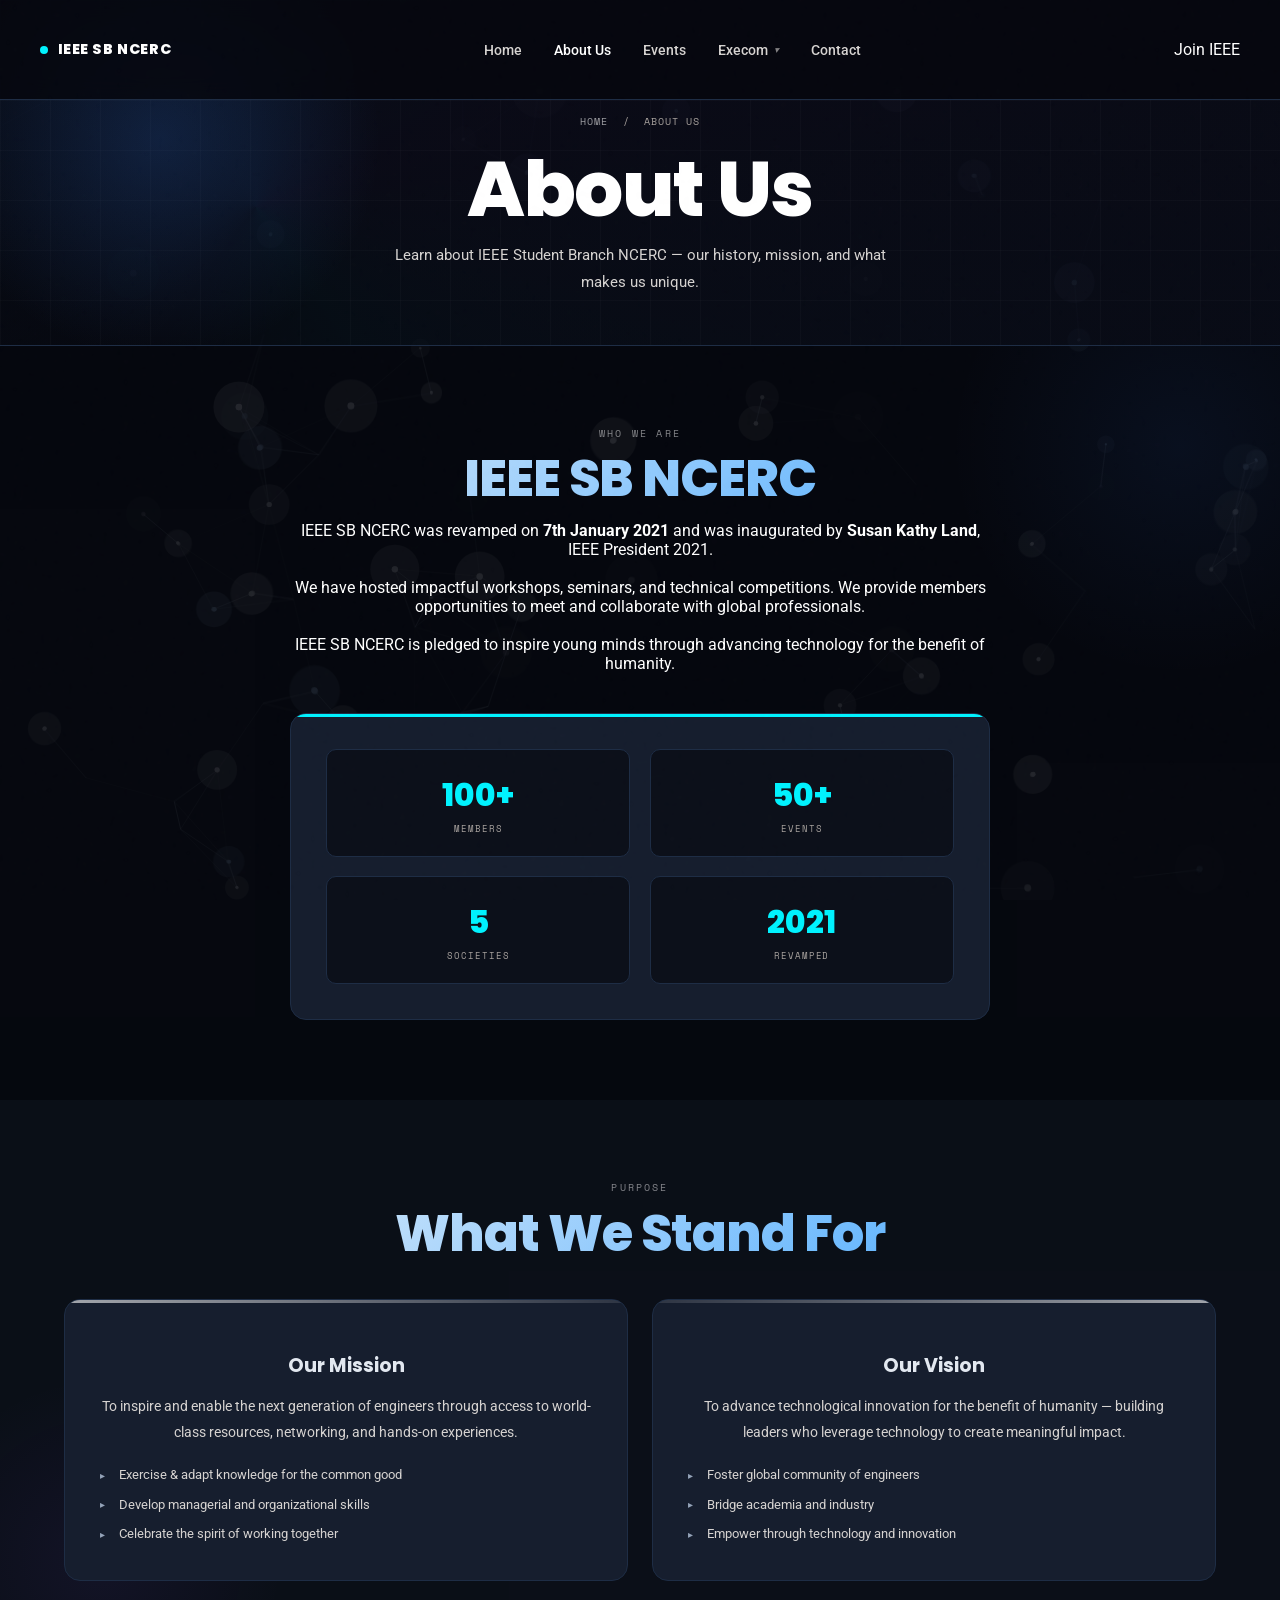
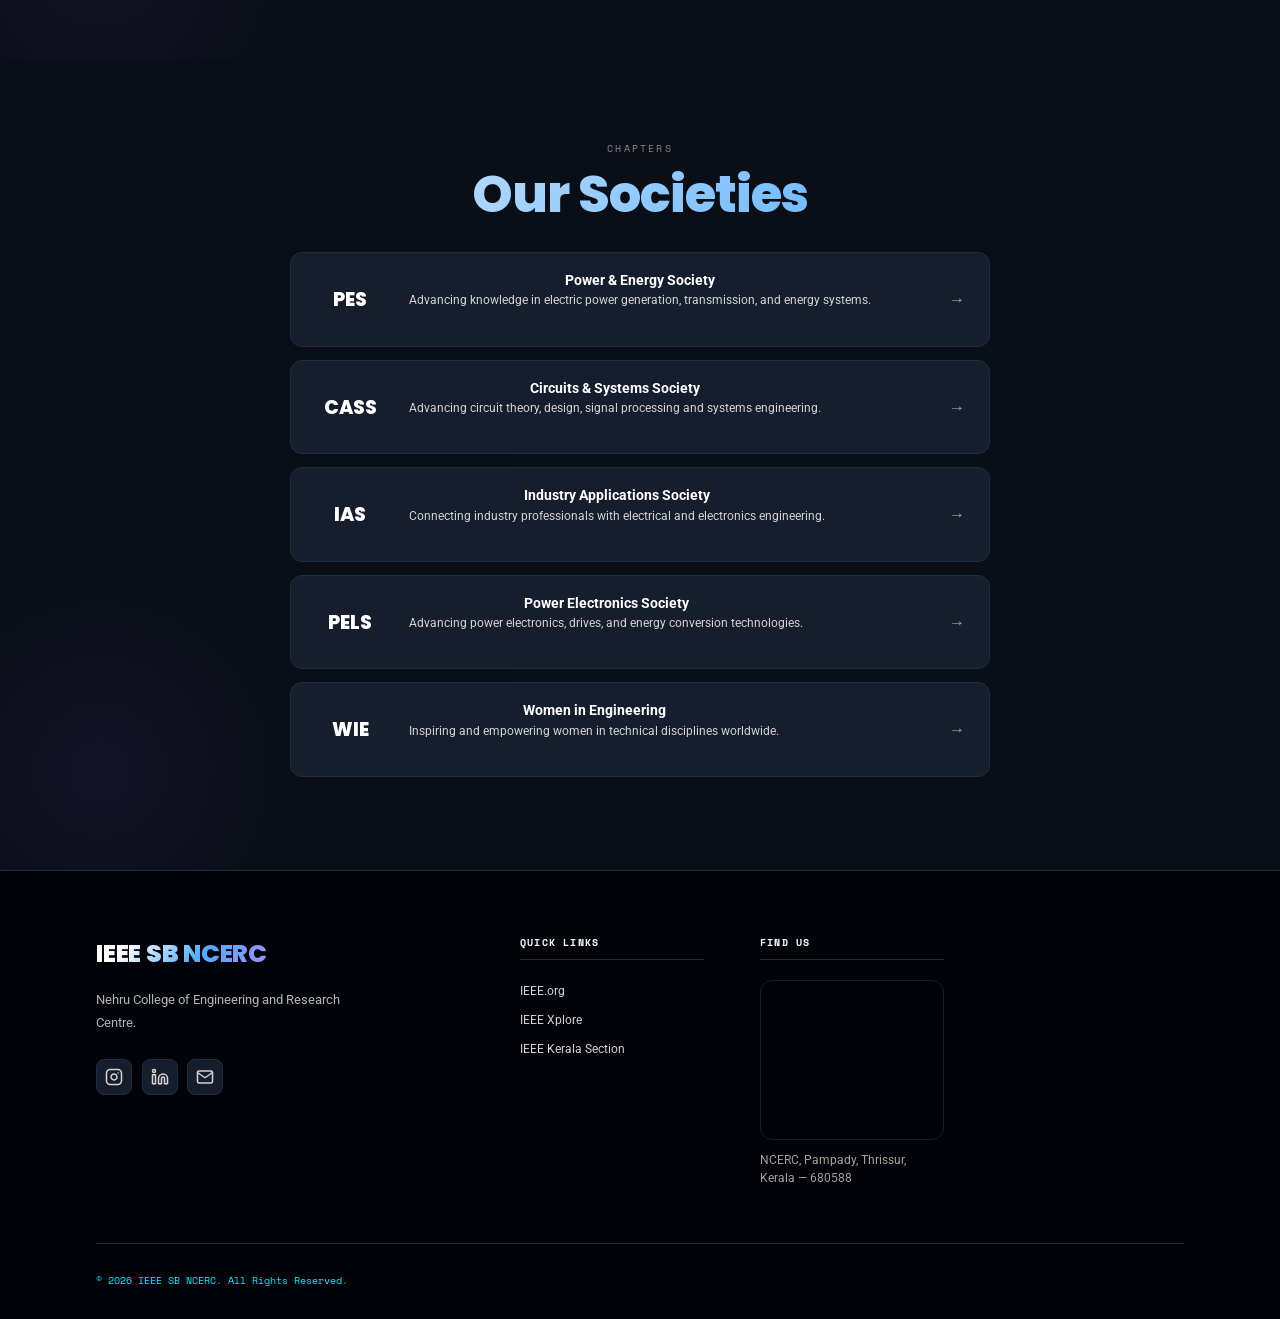
==== commit cd40d978: "Update about us box 2021 text" ====
--- a/about.html
+++ b/about.html
@@ -149,7 +149,7 @@
           <div class="about-stat magnetic"><div class="num">100+</div><div class="lbl">Members</div></div>
           <div class="about-stat magnetic"><div class="num">50+</div><div class="lbl">Events</div></div>
           <div class="about-stat magnetic"><div class="num">5</div><div class="lbl">Societies</div></div>
-          <div class="about-stat magnetic"><div class="num">2021</div><div class="lbl">Established</div></div>
+          <div class="about-stat magnetic"><div class="num">2021</div><div class="lbl">Revamped</div></div>
         </div>
         
       </div>
